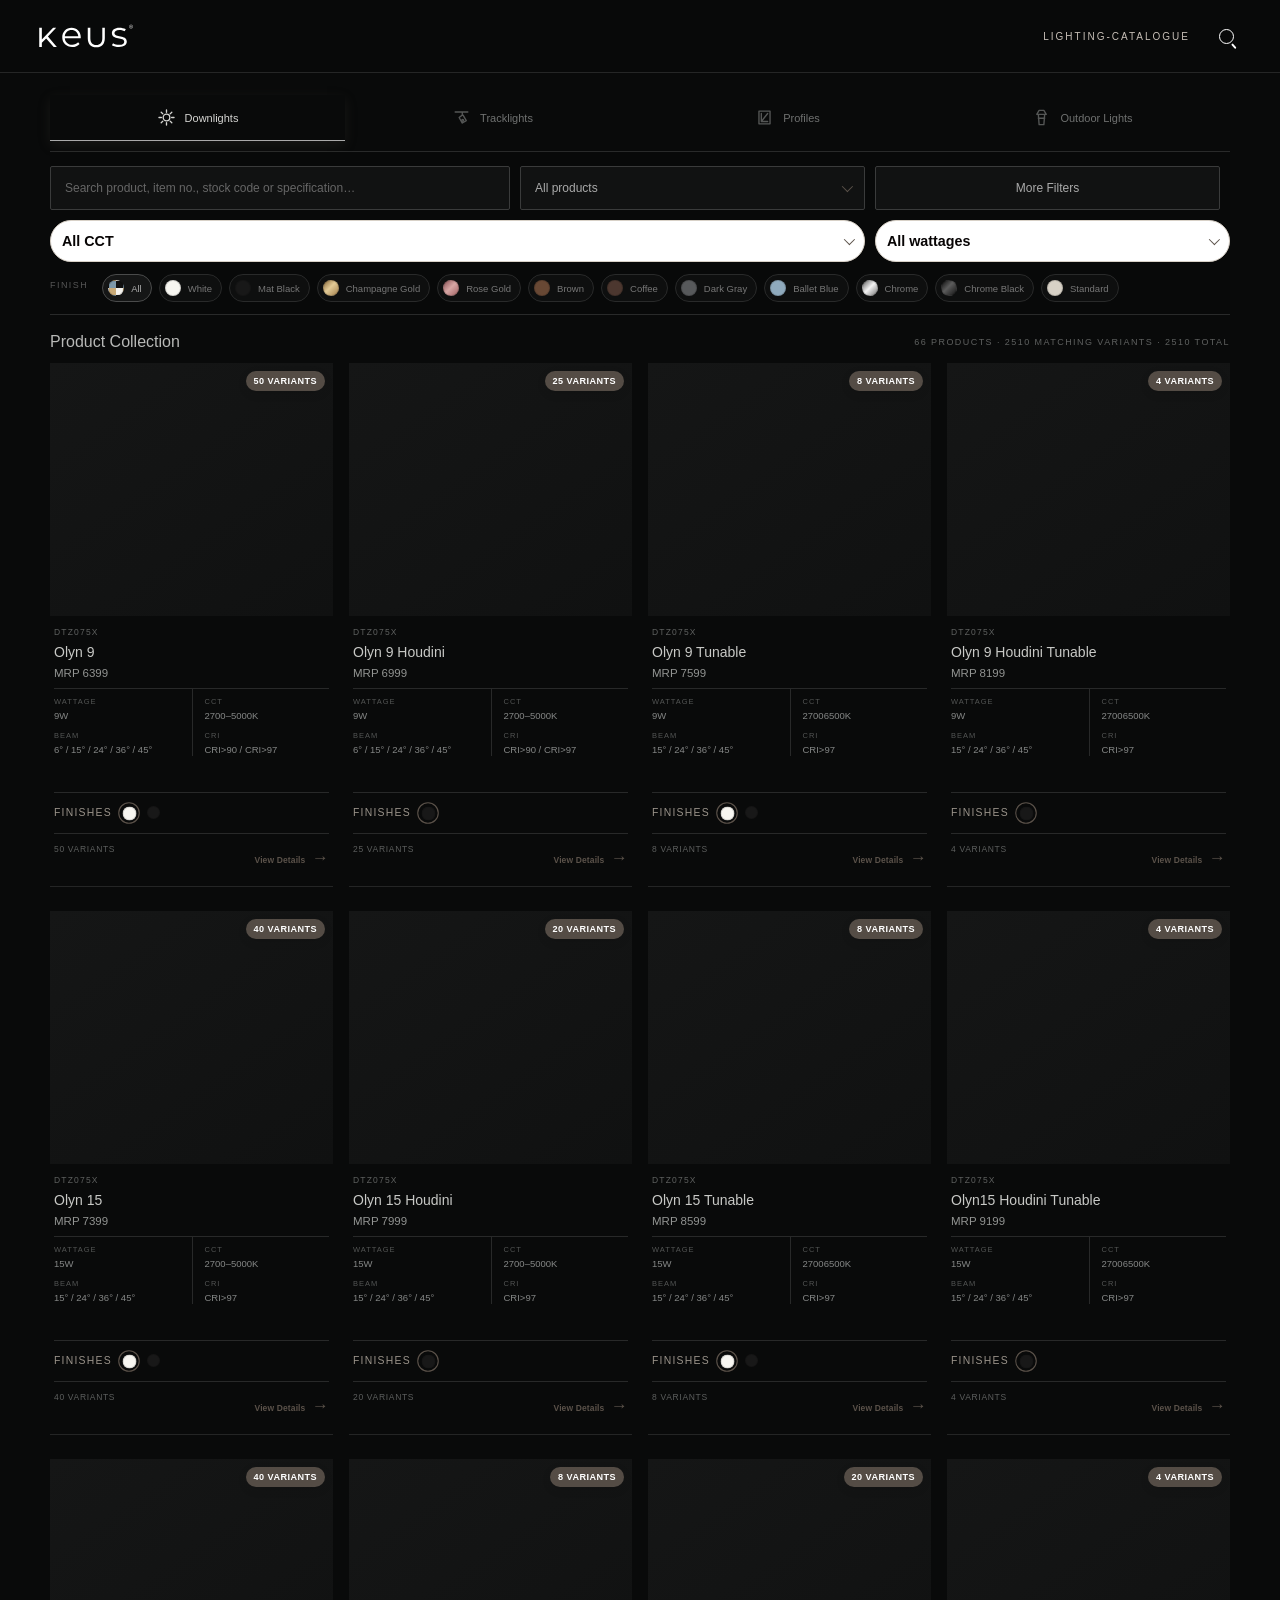
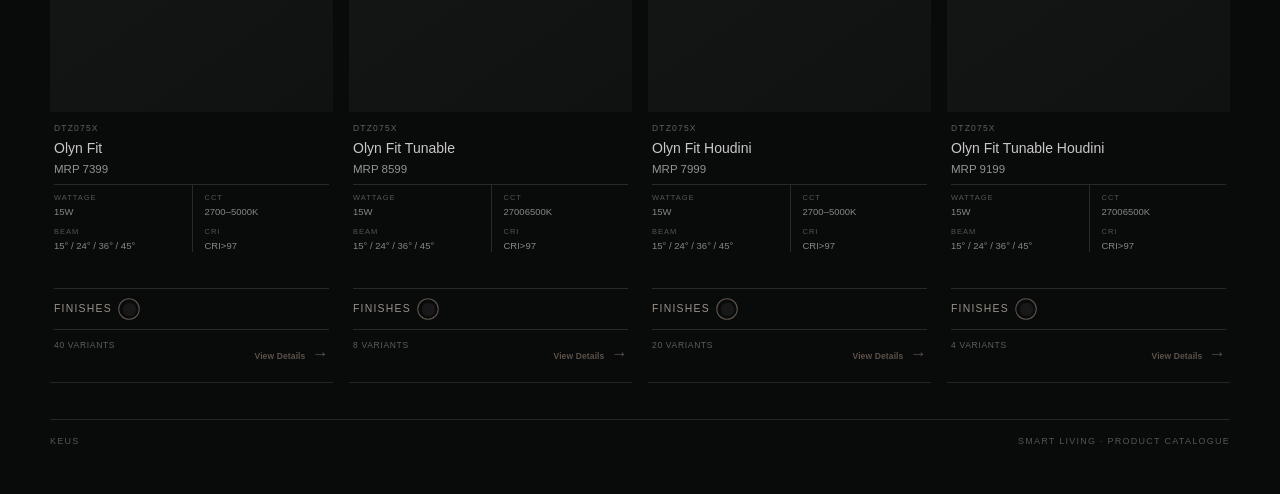
==== index.html @ 749fd1ca "Add files via upload luxury-catalogue" ====
<!DOCTYPE html>
<html lang="en">
<head>
<meta charset="UTF-8" />
<meta name="viewport" content="width=device-width, initial-scale=1.0" />
<title>KEUS · LIGHTING-CATALOGUE</title>
<link rel="stylesheet" href="./assets/css/styles.css">
  <link rel="preconnect" href="https://wsrv.nl" crossorigin>
  <link rel="dns-prefetch" href="//wsrv.nl">
  <link rel="preconnect" href="https://i.ibb.co" crossorigin>
</head>
<body>
<div class="keus-page-loader" id="keusPageLoader" aria-hidden="true">
  <div class="keus-loader-inner">
    <img class="keus-loader-logo" src="./assets/keus-logo.svg" alt="">
    <div class="keus-loader-line"><span></span></div>
  </div>
</div>

<header class="topbar">
  <div class="topbar-inner">
    <a class="brand brand-logo-link" href="./index.html" aria-label="Go to catalogue home"><img class="brand-logo" src="./assets/keus-logo.svg" alt="KEUS"></a>
    <div class="top-meta"><span>LIGHTING-CATALOGUE</span></div>
    <div class="top-actions">
      <button class="header-search-btn" id="headerSearchBtn" type="button" aria-label="Search catalogue">
        <span class="header-search-icon" aria-hidden="true"></span>
      </button>
    </div>
  </div>
</header>
<main class="shell">
  <div id="categoryTitle" hidden>Down Lights</div>
  <div id="status" hidden></div>

  <nav class="category-tabs" id="categoryTabs" aria-label="Lighting categories">
    <button class="category-tab active" type="button" data-category="downlights">
      <span class="cat-icon" aria-hidden="true">
        <svg viewBox="0 0 24 24"><circle cx="12" cy="12" r="4.2"/><path d="M12 2.5v3M12 18.5v3M2.5 12h3M18.5 12h3M5.3 5.3l2.1 2.1M16.6 16.6l2.1 2.1M18.7 5.3l-2.1 2.1M7.4 16.6l-2.1 2.1"/></svg>
      </span>
      <span>Downlights</span>
    </button>
    <button class="category-tab" type="button" data-category="tracklights">
      <span class="cat-icon" aria-hidden="true">
        <svg viewBox="0 0 24 24"><path d="M4 5h16M13 5v4l-4 3 4 7 5-3-4-7"/><circle cx="13.5" cy="15.5" r="1.2"/></svg>
      </span>
      <span>Tracklights</span>
    </button>
    <button class="category-tab" type="button" data-category="profiles">
      <span class="cat-icon" aria-hidden="true">
        <svg viewBox="0 0 24 24"><rect x="5" y="4" width="14" height="16"/><path d="M8 17 16 7M8 7v10h8"/></svg>
      </span>
      <span>Profiles</span>
    </button>
    <button class="category-tab" type="button" data-category="outdoor">
      <span class="cat-icon" aria-hidden="true">
        <svg viewBox="0 0 24 24"><path d="M9 3h6l3 5H6l3-5ZM8 8h8l-1 13h-6L8 8Z"/><path d="M8 13h8"/></svg>
      </span>
      <span>Outdoor Lights</span>
    </button>
  </nav>

  <section class="filter-shell" aria-label="Catalogue filters">
    <div class="toolbar">
      <input class="field search" id="searchBox" type="search" placeholder="Search product, item no., stock code or specification…" />
      <div class="mobile-product-label">Select Product</div>
      <select class="field product-main native-product-select" id="nameFilter" data-field="name" aria-hidden="true" tabindex="-1"><option value="">All products</option></select>
      <div class="keus-product-select" id="keusProductSelect">
        <button class="keus-product-trigger" id="keusProductTrigger" type="button" aria-haspopup="listbox" aria-expanded="false">
          <span id="keusProductTriggerText">All products</span><span class="keus-product-chevron" aria-hidden="true"></span>
        </button>
        <div class="keus-product-menu" id="keusProductMenu" role="listbox" aria-label="All products" hidden></div>
      </div>
      <select class="field" id="cctFilter" data-field="cct"><option value="">All CCT</option></select>
      <select class="field watt-main" id="wattageFilter" data-field="wattage"><option value="">All wattages</option></select>
      <button class="btn more-btn" id="moreBtn" type="button">More Filters</button>
    </div>
    <div class="advanced" id="advancedFilters">
      <select class="field" id="itemNoFilter" data-field="itemNo"><option value="">All item nos.</option></select>
      <select class="field" id="vfFilter" data-field="vf"><option value="">All Vf</option></select>
      <select class="field" id="imaxFilter" data-field="imax"><option value="">All Imax</option></select>
      <select class="field" id="criFilter" data-field="cri"><option value="">All CRI</option></select>
      <select class="field" id="cutoutFilter" data-field="cutout"><option value="">All cutouts</option></select>
      <select class="field" id="beamFilter" data-field="beam"><option value="">All beam angles</option></select>
      <select class="field" id="batchCodeFilter" data-field="batchCode"><option value="">All batch codes</option></select>
      <select class="field" id="stockCodeFilter" data-field="stockCode"><option value="">All stock codes</option></select>
      <select class="field" id="bisNoFilter" data-field="bisNo"><option value="">All BIS nos.</option></select>
      <select class="field" id="bisSpecFilter" data-field="bisSpec"><option value="">All BIS SEC</option></select>
      <select class="field" id="mrpFilter" data-field="mrp"><option value="">All MRP</option></select>
      <select class="field" id="mfgByFilter" data-field="mfgBy"><option value="">All manufacturers</option></select>
      <button class="btn reset-btn" id="resetBtn" type="button">Reset All</button>
    </div>
    <div class="finish-panel"><div class="finish-title">Finish</div><div class="finish-chips" id="finishChips"></div></div>
    <div class="active-filters" id="activeFilters"></div>
  </section>

  <div class="catalogue-head"><h2>Product Collection</h2><div class="catalogue-count" id="catalogueCount">0 products</div></div>
  <section class="grid" id="grid"></section>
  <div class="pagination" id="pagination" hidden><button class="btn" id="prevBtn" type="button">Previous</button><div class="page-info" id="pageInfo"></div><button class="btn" id="nextBtn" type="button">Next</button></div>
  <footer class="footer"><span>KEUS</span><span>Smart Living · Product Catalogue</span></footer>
</main>

<div class="modal" id="modal" role="dialog" aria-modal="true" aria-labelledby="detailTitle">
  <div class="modal-panel">
    <div class="modal-top"><div class="modal-brand">KEUS</div><button class="close-btn" id="closeBtn" type="button" aria-label="Close">×</button></div>
    <div class="detail-wrap">
      <div class="visual-col">
        <div class="main-image"><img id="detailImage" alt="" /></div>
        <div class="detail-finishes"><div class="detail-finish-label">Available Finishes</div><div class="finish-options" id="detailFinishOptions"></div></div>
        <div class="thumbs" id="thumbs"></div><div class="finish-note" id="finishNote"></div>
      </div>
      <div class="info-col"><div class="detail-kicker" id="detailKicker"></div><h2 class="detail-title" id="detailTitle"></h2><div class="detail-sub" id="detailSub"></div><div class="spec-grid" id="specGrid"></div></div>
    </div>
    <div class="variants">
      <div class="variants-head"><h3>Available Variants</h3><div class="variant-filter-note" id="variantFilterNote"></div></div>
      <div class="table-wrap"><table><thead><tr><th>Finish</th><th>CCT</th><th>Vf</th><th>Imax</th><th>CRI</th><th>Cutout</th><th>Beam Angle</th><th>Wattage</th><th>Batch Code</th><th>Item No.</th><th>Stock Code</th><th>BIS No</th><th>BIS SEC</th><th>MRP</th><th>MFG BY</th></tr></thead><tbody id="variantBody"></tbody></table></div>
    </div>
  </div>
</div>

<script src="./assets/js/app.js" defer></script>
</body>
</html>
---- assets/css/styles.css ----
*{box-sizing:border-box}
  :root{
    --bg:#f2efe9;--paper:#fbfaf7;--card:#fff;--ink:#111;--muted:#746f68;
    --line:#d9d4cc;--line2:#ece8e1;--black:#0b0b0b;--shadow:0 18px 50px rgba(20,18,15,.08);
  }
  html{scroll-behavior:smooth}
  body{margin:0;background:var(--bg);color:var(--ink);font-family:Inter,Arial,Helvetica,sans-serif}
  button,input,select{font:inherit} button{cursor:pointer}
  .topbar{background:var(--black);color:#fff}
  .topbar-inner{max-width:1480px;margin:auto;min-height:64px;padding:0 34px;display:flex;align-items:center;justify-content:space-between;gap:20px}
  .brand{font-size:20.8px;font-weight:700;letter-spacing:.33em}.top-meta{font-size:13px;letter-spacing:.18em;text-transform:uppercase;color:#bdbdbd}
  .shell{max-width:1480px;margin:auto;padding:34px 34px 52px}
  .hero{display:grid;grid-template-columns:1fr auto;gap:28px;align-items:end;padding:8px 0 28px;border-bottom:1px solid var(--line)}
  .eyebrow{margin-bottom:10px;font-size:13px;letter-spacing:.18em;text-transform:uppercase;color:var(--muted)}
  h1{margin:0;font-family:Georgia,'Times New Roman',serif;font-weight:400;font-size:clamp(49.4px,6.5vw,88.4px);line-height:.98;letter-spacing:-.035em}
  .hero-side{max-width:460px;text-align:right}.hero-side p{margin:0 0 14px;font-size:16.9px;line-height:1.6;color:var(--muted)}
  .load-row{display:flex;justify-content:flex-end;gap:8px;flex-wrap:wrap}
  .btn{border:1px solid #aaa49b;background:transparent;color:var(--ink);border-radius:999px;padding:9px 14px;font-size:14.3px;transition:.18s ease}
  .btn:hover:not(:disabled){background:var(--ink);border-color:var(--ink);color:#fff}.btn.primary{background:var(--ink);border-color:var(--ink);color:#fff}.btn.primary:hover{background:#2a2a2a}.btn:disabled{opacity:.3;cursor:default}
  #csvInput{display:none}
  .data-strip{display:flex;align-items:center;justify-content:space-between;gap:16px;padding:12px 0;border-bottom:1px solid var(--line);font-size:14.3px;color:var(--muted)}
  .status strong{color:var(--ink);font-weight:600}.hint{text-align:right}

  .filter-shell{position:sticky;top:0;z-index:30;padding:12px 0 10px;background:rgba(242,239,233,.96);backdrop-filter:blur(12px);border-bottom:1px solid var(--line);margin-bottom:18px}
  .toolbar{display:grid;grid-template-columns:minmax(260px,1.55fr) repeat(3,minmax(145px,.58fr)) auto;gap:9px}
  .mobile-product-label{display:none}
  .field{height:42px;width:100%;border:1px solid #cfc9c0;background:rgba(255,255,255,.68);color:var(--ink);border-radius:2px;padding:0 12px;outline:none;font-size:15.6px}
  .field:focus{border-color:#6e675e;background:#fff}.reset-btn,.more-btn{height:42px;border-radius:2px;white-space:nowrap}
  .advanced{display:grid;grid-template-columns:repeat(4,minmax(0,1fr));gap:9px;max-height:0;opacity:0;overflow:hidden;transition:max-height .24s ease,opacity .18s ease,padding .24s ease;padding-top:0}
  .advanced.open{max-height:260px;opacity:1;padding-top:9px}
  .finish-panel{padding-top:10px;display:flex;align-items:flex-start;gap:12px}
  .finish-title{flex:0 0 auto;padding-top:6px;font-size:11.7px;letter-spacing:.13em;text-transform:uppercase;color:var(--muted)}
  .finish-chips{display:flex;gap:7px;flex-wrap:wrap}
  .finish-chip{display:inline-flex;align-items:center;gap:7px;height:30px;border:1px solid #cfc9c0;background:rgba(255,255,255,.48);border-radius:999px;padding:0 10px 0 7px;color:#4b4640;font-size:13px;transition:.15s ease}
  .finish-chip:hover,.finish-chip.active{border-color:#111;background:#fff;color:#111}.finish-chip.active{box-shadow:inset 0 0 0 1px #111}
  .swatch{width:16px;height:16px;border-radius:50%;border:1px solid rgba(0,0,0,.14);flex:0 0 auto;background:#ddd}
  .swatch.all{background:conic-gradient(#111 0 25%,#f5f3ee 0 50%,#c9aa77 0 75%,#7d98aa 0);}
  .sw-white{background:#f7f6f1}.sw-mat-black{background:#181818}.sw-champagne-gold{background:linear-gradient(135deg,#8e6e3f,#e2ca96 45%,#a78450)}
  .sw-rose-gold{background:linear-gradient(135deg,#8c5558,#d7a6a4 48%,#a56667)}.sw-brown{background:#684834}.sw-coffee{background:#4c372f}
  .sw-dark-gray{background:#57595b}.sw-ballet-blue{background:#8faabd}.sw-chrome{background:linear-gradient(135deg,#656565,#f3f3f3 48%,#7d7d7d)}
  .sw-chrome-black{background:linear-gradient(135deg,#111,#5c5c5c 44%,#171717)}.sw-standard{background:#d7d1c6}
  .active-filters{display:flex;gap:7px;flex-wrap:wrap;padding-top:9px}.active-filters:empty{display:none}
  .filter-pill{border:0;background:#ded8cf;border-radius:999px;padding:6px 9px;font-size:11.7px;color:#504a43}.filter-pill b{font-weight:600}.filter-pill span{margin-left:6px;color:#8a8178}

  .catalogue-head{display:flex;justify-content:space-between;align-items:end;gap:20px;margin:4px 0 14px}.catalogue-head h2{margin:0;font-family:Georgia,'Times New Roman',serif;font-weight:400;font-size:31.2px}.catalogue-count{font-size:13px;letter-spacing:.12em;text-transform:uppercase;color:var(--muted);text-align:right}
  .grid{display:grid;grid-template-columns:repeat(4,minmax(0,1fr));gap:16px}
  .card{position:relative;width:100%;border:1px solid var(--line2);background:var(--paper);color:inherit;transition:transform .2s ease,box-shadow .2s ease,border-color .2s ease;overflow:hidden}
  .card:hover{transform:translateY(-3px);box-shadow:var(--shadow);border-color:#c7c0b5}
  .finish-gallery-card .card-title{margin-bottom:6px}
  .finish-gallery-card .finish-name{display:flex;align-items:center;gap:8px;margin:0 0 13px;font-size:14.3px;color:#5d5750}
  .finish-gallery-card .finish-name .swatch{width:17px;height:17px}
  .finish-gallery-card .card-foot{margin-top:12px}
  .card-open{display:block;width:100%;padding:0;border:0;background:transparent;color:inherit;text-align:left;cursor:pointer}
  .card-image{aspect-ratio:1.15/1;display:flex;align-items:center;justify-content:center;background:#fff;border-bottom:1px solid var(--line2);overflow:hidden}
  .card-image img{width:78%;height:78%;object-fit:contain;display:block;transition:transform .25s ease}.card:hover .card-image img{transform:scale(1.025)}
  .card-body{padding:16px 16px 12px}.card-kicker{margin-bottom:7px;font-size:11.7px;letter-spacing:.13em;text-transform:uppercase;color:var(--muted);min-height:12px}
  .card-title{margin:0 0 13px;font-family:Georgia,'Times New Roman',serif;font-size:28.6px;font-weight:400;line-height:1.05}
  .spec-row{display:grid;grid-template-columns:1fr 1fr;border-top:1px solid var(--line2)}.mini-spec{padding-top:10px}.mini-spec:nth-child(even){padding-left:12px;border-left:1px solid var(--line2)}
  .mini-label{font-size:10.4px;letter-spacing:.13em;text-transform:uppercase;color:#999188;margin-bottom:4px}.mini-value{font-size:14.3px;color:#2d2925;line-height:1.3;white-space:nowrap;overflow:hidden;text-overflow:ellipsis}.mini-value.beam-values{white-space:normal;overflow:visible;text-overflow:clip}
  .card-finishes{display:flex;align-items:center;gap:6px;min-height:29px;margin:11px 0 0;padding-top:10px;border-top:1px solid var(--line2)}
  .card-finish-label{margin-right:2px;font-size:10.4px;letter-spacing:.12em;text-transform:uppercase;color:#9a938a}.card-swatch{width:19px;height:19px;border:1px solid transparent;border-radius:50%;padding:2px;background:transparent;display:inline-flex;align-items:center;justify-content:center}
  .card-swatch .swatch{width:13px;height:13px}.card-swatch:hover,.card-swatch.active{border-color:#111}.more-finishes{font-size:11.7px;color:var(--muted);margin-left:2px}
  .card-foot{display:flex;justify-content:space-between;gap:12px;margin-top:10px;padding-top:10px;border-top:1px solid var(--line2);font-size:11.7px;letter-spacing:.08em;text-transform:uppercase;color:var(--muted)}
  .match-tag{position:absolute;top:10px;right:10px;z-index:2;background:rgba(17,17,17,.86);color:#fff;border-radius:999px;padding:5px 8px;font-size:10.4px;letter-spacing:.08em;text-transform:uppercase}
  .pagination{display:flex;align-items:center;justify-content:center;gap:8px;margin-top:24px}.page-info{font-size:13px;color:var(--muted);min-width:130px;text-align:center}
  .empty{grid-column:1/-1;padding:70px 28px;background:var(--paper);border:1px dashed #c9c2b7;text-align:center}.empty h3{margin:0 0 8px;font-family:Georgia,'Times New Roman',serif;font-weight:400;font-size:33.8px}.empty p{margin:0 auto 16px;max-width:620px;color:var(--muted);font-size:15.6px;line-height:1.6}
  .footer{margin-top:36px;padding-top:16px;border-top:1px solid var(--line);display:flex;justify-content:space-between;font-size:11.7px;letter-spacing:.14em;text-transform:uppercase;color:var(--muted)}

  .modal{position:fixed;inset:0;z-index:100;display:none;background:rgba(0,0,0,.58);padding:22px;overflow:auto}.modal.open{display:block}.modal-panel{width:min(1200px,100%);margin:18px auto;background:var(--paper);box-shadow:0 28px 90px rgba(0,0,0,.28)}
  .modal-top{min-height:70px;padding:0 22px;display:flex;align-items:center;justify-content:space-between;border-bottom:1px solid var(--line)}.modal-brand{font-size:15.6px;font-weight:700;letter-spacing:.25em}.close-btn{width:38px;height:38px;border:1px solid var(--line);background:transparent;border-radius:50%;font-size:26px;line-height:1}.close-btn:hover{background:#111;color:#fff;border-color:#111}
  .detail-wrap{display:grid;grid-template-columns:minmax(350px,.92fr) minmax(0,1.25fr)}.visual-col{padding:34px;border-right:1px solid var(--line)}.main-image{aspect-ratio:1/1;display:flex;align-items:center;justify-content:center;background:#fff;border:1px solid var(--line2)}.main-image img{width:80%;height:80%;object-fit:contain}
  .detail-finishes{margin-top:13px}.detail-finish-label{font-size:10.4px;letter-spacing:.13em;text-transform:uppercase;color:#918a81;margin-bottom:8px}.finish-options{display:flex;gap:8px;flex-wrap:wrap}.finish-option{display:flex;align-items:center;gap:7px;border:1px solid var(--line);background:#fff;padding:6px 9px 6px 6px;border-radius:999px;font-size:11.7px;color:#514b45}.finish-option.active{border-color:#111;box-shadow:inset 0 0 0 1px #111}.finish-option .swatch{width:18px;height:18px}
  .thumbs{display:flex;gap:8px;flex-wrap:wrap;margin-top:11px}.thumb{width:68px;height:68px;padding:4px;border:1px solid var(--line);background:#fff}.thumb.active{border-color:#111;box-shadow:inset 0 0 0 1px #111}.thumb img{width:100%;height:100%;object-fit:contain}.finish-note{margin-top:10px;font-size:13px;color:var(--muted)}
  .info-col{padding:34px}.detail-kicker{font-size:11.7px;letter-spacing:.14em;text-transform:uppercase;color:var(--muted);margin-bottom:10px}.detail-title{margin:0 0 6px;font-family:Georgia,'Times New Roman',serif;font-weight:400;font-size:54.6px;line-height:1}.detail-sub{font-size:14.3px;color:var(--muted);margin-bottom:24px}
  .spec-grid{display:grid;grid-template-columns:repeat(3,minmax(0,1fr));border-top:1px solid var(--line);border-left:1px solid var(--line)}.spec-cell{min-height:76px;padding:12px;border-right:1px solid var(--line);border-bottom:1px solid var(--line)}.spec-label{font-size:10.4px;letter-spacing:.13em;text-transform:uppercase;color:#918a81;margin-bottom:6px}.spec-value{font-size:15.6px;line-height:1.35}
  .variants{padding:0 34px 34px}.variants-head{display:flex;align-items:center;justify-content:space-between;gap:16px;margin:4px 0 12px}.variants h3{margin:0;font-family:Georgia,'Times New Roman',serif;font-size:28.6px;font-weight:400}.variant-filter-note{font-size:13px;color:var(--muted);text-align:right}.table-wrap{overflow:auto;border:1px solid var(--line)}table{border-collapse:collapse;width:100%;min-width:1500px;background:#fff}th,td{padding:10px 11px;border-bottom:1px solid var(--line2);border-right:1px solid var(--line2);text-align:left;white-space:nowrap}th{font-size:10.4px;letter-spacing:.12em;text-transform:uppercase;color:#817a72;background:#f5f2ed;font-weight:600}td{font-size:13px;color:#292621}tr:last-child td{border-bottom:0}td:last-child,th:last-child{border-right:0}.stock{font-family:'Courier New',monospace;font-size:13px}.bis-spec-cell{white-space:normal;min-width:260px;max-width:360px;line-height:1.5;word-break:normal;overflow-wrap:anywhere}.mfg-cell{white-space:normal;min-width:320px;line-height:1.45}.mrp-cell{font-weight:600}.finish-cell{display:flex;align-items:center;gap:7px}.finish-cell .swatch{width:14px;height:14px}
  .drop-highlight:after{content:'Drop CSV to load catalogue';position:fixed;inset:14px;z-index:999;display:flex;align-items:center;justify-content:center;border:2px dashed #fff;background:rgba(0,0,0,.8);color:#fff;font-family:Georgia,'Times New Roman',serif;font-size:41.6px}

  @media(max-width:1120px){.grid{grid-template-columns:repeat(3,minmax(0,1fr))}.toolbar{grid-template-columns:1.4fr repeat(2,1fr) auto}.toolbar .watt-main{display:none}.advanced{grid-template-columns:repeat(3,minmax(0,1fr))}.advanced.open{max-height:340px}.detail-wrap{grid-template-columns:1fr}.visual-col{border-right:0;border-bottom:1px solid var(--line)}}
  @media(max-width:780px){
  .pagination{display:none!important;}.topbar-inner,.shell{padding-left:16px;padding-right:16px}.hero{grid-template-columns:1fr}.hero-side{text-align:left}.load-row{justify-content:flex-start}.filter-shell{padding-top:10px}.toolbar{grid-template-columns:1fr 1fr;gap:8px}.mobile-product-label{display:block;grid-column:1/-1;order:1;margin:0 0 -2px;font-size:11.7px;font-weight:700;letter-spacing:.14em;text-transform:uppercase;color:#4b4640}.toolbar .product-main{display:block;grid-column:1/-1;order:2;height:50px;border:2px solid #111;background:#fff;font-size:16.9px;font-weight:650;padding:0 14px;box-shadow:0 3px 12px rgba(0,0,0,.05)}.toolbar .product-main:focus{border-color:#111;box-shadow:0 0 0 2px rgba(17,17,17,.08)}.toolbar .search{grid-column:1/-1;order:3}.toolbar #cctFilter{order:4}.toolbar .watt-main{display:block;order:5}.toolbar .more-btn{order:6}.more-btn,.reset-btn{width:100%}.advanced{grid-template-columns:repeat(2,minmax(0,1fr))}.advanced.open{max-height:500px}.finish-panel{flex-direction:column;gap:6px}.grid{grid-template-columns:repeat(2,minmax(0,1fr));gap:10px}.spec-grid{grid-template-columns:repeat(2,minmax(0,1fr))}.info-col,.visual-col,.variants{padding:20px}.detail-title{font-size:44.2px}.data-strip{align-items:flex-start;flex-direction:column}.hint{text-align:left}}
  @media(max-width:520px){.grid{grid-template-columns:1fr}.toolbar{grid-template-columns:1fr}.mobile-product-label,.toolbar .product-main,.toolbar .search{grid-column:1/-1}.toolbar #cctFilter,.toolbar .watt-main,.toolbar .more-btn{grid-column:1/-1}.toolbar .product-main{height:52px;font-size:18.2px}.advanced{grid-template-columns:1fr}.advanced.open{max-height:900px}.spec-grid{grid-template-columns:1fr}.modal{padding:0}.modal-panel{margin:0;min-height:100vh}.finish-chip{font-size:11.7px}.catalogue-head{align-items:flex-start;flex-direction:column;gap:6px}.catalogue-count{text-align:left}}

  .category-tabs{display:grid;grid-template-columns:repeat(4,minmax(0,1fr));gap:8px;padding:14px 0;border-bottom:1px solid var(--line)}
  .category-tab{height:42px;border:1px solid #bdb6ad;background:transparent;color:var(--ink);font-size:14.3px;letter-spacing:.08em;text-transform:uppercase}
  .category-tab:hover,.category-tab.active{background:var(--ink);border-color:var(--ink);color:#fff}
  @media(max-width:780px){.category-tabs{grid-template-columns:repeat(2,minmax(0,1fr));gap:7px}.category-tab{height:44px;font-size:13px}}


  .card-price{margin:-4px 0 11px;font-size:15.6px;font-weight:700;color:#111;letter-spacing:0}
  .mobile-shopbar{display:none}

  @media(max-width:780px){
    body{background:#f6f5f2}
    .topbar{position:sticky;top:0;z-index:90;box-shadow:0 1px 0 rgba(255,255,255,.08)}
    .topbar-inner{min-height:54px;padding-left:14px;padding-right:14px}
    .brand{font-size:18.2px}
    .top-meta{font-size:10.4px}

    .shell{padding:10px 10px 84px}

    .hero{display:block;padding:12px 2px 14px;border-bottom:0}
    .eyebrow{margin-bottom:5px;font-size:10.4px}
    h1{font-size:39px;line-height:1.02}
    .hero-side{display:none}
    .data-strip{display:none}

    .category-tabs{
      position:sticky;
      top:54px;
      z-index:80;
      display:flex;
      gap:7px;
      overflow-x:auto;
      padding:9px 2px;
      margin:0 -2px;
      background:rgba(246,245,242,.98);
      border-bottom:1px solid var(--line);
      scrollbar-width:none;
      -webkit-overflow-scrolling:touch;
    }
    .category-tabs::-webkit-scrollbar{display:none}
    .category-tab{
      flex:0 0 auto;
      width:auto;
      min-width:max-content;
      height:36px;
      padding:0 14px;
      border-radius:999px;
      background:#fff;
      border:1px solid #d7d2ca;
      font-size:11.7px;
      letter-spacing:.07em;
      box-shadow:0 1px 2px rgba(0,0,0,.03)
    }
    .category-tab.active{
      background:#111;
      color:#fff;
      border-color:#111
    }

    .filter-shell{
      position:sticky;
      top:109px;
      z-index:70;
      margin:0 -10px 12px;
      padding:8px 10px 9px;
      background:rgba(246,245,242,.97);
      backdrop-filter:blur(14px);
      border-bottom:1px solid #ddd8d0;
      box-shadow:0 5px 15px rgba(24,21,18,.04)
    }

    .toolbar{display:grid;grid-template-columns:1fr 1fr;gap:7px}
    .mobile-product-label{
      display:block;
      grid-column:1/-1;
      order:1;
      margin:0;
      font-size:10.4px;
      color:#6d675f
    }
    .toolbar .product-main{
      grid-column:1/-1;
      order:2;
      height:44px;
      border:1px solid #bcb6ad;
      border-radius:8px;
      background:#fff;
      font-size:16.9px;
      font-weight:650;
      box-shadow:none
    }
    .toolbar .search{
      grid-column:1/-1;
      order:3;
      height:44px;
      border-radius:10px;
      background:#fff;
      border:1px solid #d4cec6;
      padding-left:14px;
      font-size:15.6px
    }
    .toolbar #cctFilter{order:4;height:38px;border-radius:999px;background:#fff}
    .toolbar .watt-main{display:block;order:5;height:38px;border-radius:999px;background:#fff}
    .toolbar .more-btn{
      grid-column:1/-1;
      order:6;
      height:38px;
      border-radius:999px;
      background:#fff
    }
    .advanced{
      grid-template-columns:repeat(2,minmax(0,1fr));
      gap:7px
    }
    .advanced.open{max-height:640px;padding-top:8px}
    .advanced .field{height:39px;border-radius:8px;background:#fff}
    .reset-btn{grid-column:1/-1;border-radius:999px}

    .finish-panel{
      margin:0 -10px;
      padding:9px 10px 0;
      display:block
    }
    .finish-title{padding:0 0 7px;font-size:10.4px}
    .finish-chips{
      display:flex;
      flex-wrap:nowrap;
      overflow-x:auto;
      gap:6px;
      padding-bottom:2px;
      scrollbar-width:none;
      -webkit-overflow-scrolling:touch
    }
    .finish-chips::-webkit-scrollbar{display:none}
    .finish-chip{
      flex:0 0 auto;
      height:30px;
      background:#fff;
      border-color:#ddd7cf
    }

    .active-filters{
      flex-wrap:nowrap;
      overflow-x:auto;
      padding-top:7px;
      scrollbar-width:none
    }
    .active-filters::-webkit-scrollbar{display:none}
    .filter-pill{flex:0 0 auto}

    .catalogue-head{
      align-items:center;
      flex-direction:row;
      gap:8px;
      margin:10px 2px 9px
    }
    .catalogue-head h2{
      font-family:Inter,Arial,sans-serif;
      font-size:19.5px;
      font-weight:700
    }
    .catalogue-count{
      margin-left:auto;
      font-size:10.4px;
      text-align:right;
      max-width:55%
    }

    .grid{
      grid-template-columns:repeat(2,minmax(0,1fr));
      gap:8px
    }
    .card{
      border-radius:12px;
      border:1px solid #e2ded7;
      background:#fff;
      box-shadow:0 2px 8px rgba(23,20,17,.035)
    }
    .card:hover{transform:none;box-shadow:0 2px 8px rgba(23,20,17,.035)}
    .card-image{
      aspect-ratio:1/1;
      background:#fff;
      border-bottom:1px solid #f0ede8
    }
    .card-image img{width:86%;height:86%}
    .card-body{padding:10px 9px 9px}
    .card-kicker{
      min-height:0;
      margin-bottom:5px;
      font-size:9.1px;
      letter-spacing:.08em
    }
    .card-title{
      margin:0 0 6px;
      font-family:Inter,Arial,sans-serif;
      font-size:16.9px;
      line-height:1.22;
      font-weight:700;
      min-height:32px
    }
    .card-price{
      margin:0 0 8px;
      font-size:15.6px;
      font-weight:750
    }

    .spec-row{
      grid-template-columns:1fr 1fr;
      border-top:1px solid #f0ede8
    }
    .mini-spec{padding-top:7px}
    .mini-spec:nth-child(n+3){display:none}
    .mini-label{font-size:9.1px}
    .mini-value{font-size:11.7px}
    .mini-spec:nth-child(even){padding-left:7px}

    .finish-gallery-card .finish-name{
      margin-bottom:7px;
      font-size:11.7px
    }
    .finish-gallery-card .finish-name .swatch{width:14px;height:14px}

    .card-finishes{
      margin-top:7px;
      padding-top:7px;
      gap:3px;
      overflow:hidden
    }
    .card-finish-label{display:none}
    .card-swatch{width:17px;height:17px;padding:1px;flex:0 0 auto}
    .card-swatch .swatch{width:12px;height:12px}
    .card-foot{
      margin-top:7px;
      padding-top:7px;
      font-size:9.1px;
      letter-spacing:.04em
    }
    .card-foot span:first-child{display:none}
    .card-foot span:last-child{margin-left:auto;color:#111;font-weight:700}

    .match-tag{
      top:7px;
      right:7px;
      padding:4px 6px;
      font-size:9.1px
    }

    .pagination{
      position:sticky;
      bottom:8px;
      z-index:50;
      width:max-content;
      max-width:100%;
      margin:18px auto 0;
      padding:5px;
      border-radius:999px;
      background:rgba(255,255,255,.96);
      box-shadow:0 8px 28px rgba(20,18,15,.12)
    }
    .pagination .btn{padding:8px 12px}
    .page-info{min-width:96px}

    .footer{display:none}

    .modal{padding:0}
    .modal-panel{margin:0;min-height:100vh;width:100%}
    .modal-top{
      position:sticky;
      top:0;
      z-index:5;
      min-height:56px;
      background:#fff
    }
    .detail-wrap{grid-template-columns:1fr}
    .visual-col,.info-col,.variants{padding:16px}
    .main-image{border-radius:12px}
    .detail-title{font-size:36.4px}
    .spec-grid{grid-template-columns:repeat(2,minmax(0,1fr))}
    .spec-cell{min-height:62px;padding:10px}
    .table-wrap{border-radius:10px}
  }

  @media(max-width:520px){
    .grid{grid-template-columns:repeat(2,minmax(0,1fr));gap:7px}
    .toolbar{grid-template-columns:1fr 1fr}
    .toolbar #cctFilter,.toolbar .watt-main{grid-column:auto}
    .toolbar .more-btn{grid-column:1/-1}
    .advanced{grid-template-columns:1fr 1fr}
    .spec-grid{grid-template-columns:repeat(2,minmax(0,1fr))}
    .card-title{font-size:15.6px;min-height:30px}
    .card-price{font-size:14.3px}
    .card-body{padding:9px 8px 8px}
    .finish-chip{font-size:10.4px}
  }


/* =========================================================
   KEUS MOBILE COMMERCE UX — reference-inspired, KEUS palette
   ========================================================= */
:root{
  --keus-gold:#5b524a;
  --keus-gold-dark:#403a35;
  --keus-gold-soft:#c6beb6;
  --keus-cream:#f6f2ec;
  --keus-paper:#fffdfa;
  --keus-ink:#0c0c0c;
  --keus-grey:#706a62;
}

.header-search-btn{
  width:32px;height:32px;border:0;background:transparent;color:#fff;
  display:flex;align-items:center;justify-content:center;padding:0;
}
.header-search-icon{
  width:15px;height:15px;border:1.5px solid currentColor;border-radius:50%;
  position:relative;display:block;
}
.header-search-icon:after{
  content:"";position:absolute;width:6px;height:1.5px;background:currentColor;
  right:-5px;bottom:-2px;transform:rotate(48deg);transform-origin:left center;border-radius:2px;
}
.top-meta{display:flex;align-items:center;justify-content:flex-end;gap:12px;margin-left:auto;text-align:right}
.top-meta i{width:3px;height:3px;border-radius:50%;background:var(--keus-gold);display:block}
.top-meta span:first-child{color:var(--keus-gold-soft)}

.category-tab{display:flex;align-items:center;justify-content:center;gap:8px}
.cat-icon{width:20px;height:20px;display:inline-flex;align-items:center;justify-content:center;flex:0 0 auto}
.cat-icon svg{width:100%;height:100%;fill:none;stroke:currentColor;stroke-width:1.7;stroke-linecap:round;stroke-linejoin:round}

.view-detail-cta b{font-size:16.9px;font-weight:500}
.card-price{color:var(--keus-gold-dark)}

@media(max-width:780px){
  body{background:var(--keus-cream);color:var(--keus-ink)}

  /* HEADER */
  .topbar{
    position:sticky;top:0;z-index:100;
    background:#090909;
    box-shadow:0 1px 0 rgba(255,255,255,.07);
  }
  .topbar-inner{
    min-height:64px;
    max-width:none;
    padding:0 16px;
    display:grid;
    grid-template-columns:auto 1fr auto;
    gap:14px;
  }
  .brand{
    position:relative;
    font-size:23.4px;
    letter-spacing:.42em;
    line-height:1;
    padding-right:0;
  }
  .brand:after{content:none!important}
  .top-meta{
    justify-self:end;
    font-size:11.7px;
    letter-spacing:.12em;
    white-space:nowrap;
  }
  .header-search-btn{justify-self:end}

  /* remove desktop hero on mobile — header + category bar carries context */
  .shell{padding:0 12px 78px}
  .hero,.data-strip{display:none!important}

  /* CATEGORY NAV */
  .category-tabs{
    position:sticky;
    top:64px;
    z-index:88;
    display:flex!important;
    grid-template-columns:none!important;
    gap:8px;
    overflow-x:auto;
    margin:0 -12px;
    padding:14px 12px 12px;
    background:rgba(246,242,236,.98);
    border-bottom:0;
    scrollbar-width:none;
    -webkit-overflow-scrolling:touch;
  }
  .category-tabs::-webkit-scrollbar{display:none}
  .category-tab{
    flex:0 0 auto;
    min-width:max-content;
    height:46px!important;
    padding:0 15px;
    border:1px solid #ddd6cb;
    border-radius:999px;
    background:#fff;
    color:#171512;
    font-size:13px!important;
    font-weight:650;
    letter-spacing:.035em;
    text-transform:uppercase;
    box-shadow:0 3px 10px rgba(26,20,14,.035);
  }
  .category-tab:hover{background:#fff;color:#171512;border-color:#cfc5b7}
  .category-tab.active,
  .category-tab.active:hover{
    background:var(--keus-gold);
    color:#fff;
    border-color:var(--keus-gold);
    box-shadow:0 5px 14px rgba(91,82,74,.20);
  }
  .cat-icon{width:19px;height:19px}

  /* FILTER AREA — e-commerce hierarchy */
  .filter-shell{
    position:relative!important;
    top:auto!important;
    z-index:30;
    margin:0 -12px 12px;
    padding:8px 12px 12px!important;
    background:var(--keus-cream)!important;
    border-bottom:1px solid #dfd8ce;
    box-shadow:none!important;
    backdrop-filter:none!important;
  }
  .toolbar{
    display:grid!important;
    grid-template-columns:repeat(6,minmax(0,1fr))!important;
    gap:8px!important;
  }

  /* Search comes first */
  .toolbar .search{
    grid-column:1/-1!important;
    order:1!important;
    height:50px!important;
    padding:0 42px 0 42px!important;
    border:1px solid #d8d1c7!important;
    border-radius:999px!important;
    background:
      url("data:image/svg+xml,%3Csvg xmlns='http://www.w3.org/2000/svg' width='20' height='20' viewBox='0 0 24 24' fill='none' stroke='%23181818' stroke-width='1.8' stroke-linecap='round'%3E%3Ccircle cx='11' cy='11' r='7'/%3E%3Cpath d='m16.2 16.2 4.2 4.2'/%3E%3C/svg%3E")
      no-repeat 15px center / 20px,
      #fff!important;
    font-size:15.6px!important;
    box-shadow:0 2px 7px rgba(25,20,14,.025)!important;
  }
  .toolbar .search::placeholder{color:#969088}

  /* Product selector retained, but made compact and useful */
  .mobile-product-label{display:none!important}
  .toolbar .product-main{
    display:block!important;
    grid-column:1/-1!important;
    order:2!important;
    height:42px!important;
    border:1px solid #d8d1c7!important;
    border-radius:10px!important;
    background:#fff!important;
    font-size:14.3px!important;
    font-weight:650!important;
    padding:0 12px!important;
    box-shadow:none!important;
  }

  /* CCT / Wattage / More Filters = 3 e-commerce chips */
  .toolbar #cctFilter{
    grid-column:1/3!important;
    order:3!important;
  }
  .toolbar .watt-main{
    display:block!important;
    grid-column:3/5!important;
    order:4!important;
  }
  .toolbar .more-btn{
    grid-column:5/7!important;
    order:5!important;
  }
  .toolbar #cctFilter,
  .toolbar .watt-main,
  .toolbar .more-btn{
    height:42px!important;
    min-width:0;
    border:1px solid #d8d1c7!important;
    border-radius:999px!important;
    background:#fff!important;
    color:#1b1916!important;
    padding-left:11px!important;
    padding-right:10px!important;
    font-size:13px!important;
    font-weight:600;
    white-space:nowrap;
  }
  .toolbar .more-btn:before{
    content:"";
    display:inline-block;
    width:13px;height:13px;
    margin-right:5px;
    vertical-align:-2px;
    background:
      linear-gradient(#171717,#171717) 0 2px/13px 1px no-repeat,
      linear-gradient(#171717,#171717) 0 6px/13px 1px no-repeat,
      linear-gradient(#171717,#171717) 0 10px/13px 1px no-repeat;
  }

  /* Advanced filters */
  .advanced{
    grid-template-columns:repeat(2,minmax(0,1fr))!important;
    gap:7px!important;
  }
  .advanced.open{max-height:760px!important;padding-top:9px!important}
  .advanced .field{
    height:40px!important;
    border:1px solid #d8d1c7!important;
    border-radius:8px!important;
    background:#fff!important;
    font-size:13px!important;
  }
  .reset-btn{
    grid-column:1/-1!important;
    height:40px!important;
    border-radius:999px!important;
    border-color:#171717!important;
  }

  /* FINISH STRIP */
  .finish-panel{
    display:block!important;
    margin:11px 0 0!important;
    padding:11px 0 0!important;
    border-top:1px solid #d8d1c7;
  }
  .finish-title{
    display:flex;
    align-items:center;
    gap:10px;
    padding:0 0 9px!important;
    font-size:11.7px!important;
    font-weight:700;
    letter-spacing:.13em;
    color:#4b4640;
  }
  .finish-title:after{
    content:"";
    height:1px;flex:1;background:#ddd6cc;
  }
  .finish-chips{
    display:flex!important;
    flex-wrap:nowrap!important;
    overflow-x:auto!important;
    gap:7px!important;
    padding:0 0 2px!important;
    scrollbar-width:none;
  }
  .finish-chips::-webkit-scrollbar{display:none}
  .finish-chip{
    flex:0 0 auto!important;
    height:38px!important;
    padding:0 12px 0 7px!important;
    border:1px solid #ddd6cb!important;
    border-radius:999px!important;
    background:#fff!important;
    color:#2c2823!important;
    font-size:11.7px!important;
  }
  .finish-chip .swatch{width:23px;height:23px}
  .finish-chip.active{
    border-color:var(--keus-gold)!important;
    box-shadow:inset 0 0 0 1px var(--keus-gold)!important;
    color:#111!important;
  }

  .active-filters{
    flex-wrap:nowrap!important;
    overflow-x:auto!important;
    padding-top:8px!important;
    scrollbar-width:none;
  }
  .active-filters::-webkit-scrollbar{display:none}
  .filter-pill{flex:0 0 auto}

  /* COLLECTION TITLE */
  .catalogue-head{
    flex-direction:row!important;
    align-items:center!important;
    margin:13px 2px 10px!important;
    gap:8px!important;
  }
  .catalogue-head h2{
    margin:0;
    font-family:Inter,Arial,sans-serif!important;
    font-size:19.5px!important;
    font-weight:750!important;
    letter-spacing:-.01em;
  }
  .catalogue-count{
    margin-left:auto;
    max-width:58%;
    text-align:right!important;
    font-size:9.1px!important;
    line-height:1.3;
  }

  /* PRODUCT GRID */
  .grid{
    grid-template-columns:repeat(2,minmax(0,1fr))!important;
    gap:9px!important;
  }
  .card{
    border:1px solid #e2ddd5!important;
    border-radius:13px!important;
    background:var(--keus-paper)!important;
    box-shadow:0 3px 12px rgba(25,20,14,.045)!important;
    overflow:hidden;
  }
  .card:hover{
    transform:none!important;
    box-shadow:0 3px 12px rgba(25,20,14,.045)!important;
  }
  .card-image{
    aspect-ratio:1/1!important;
    background:#fff!important;
    border-bottom:1px solid #f0ece6!important;
  }
  .card-image img{
    width:88%!important;
    height:88%!important;
    object-fit:contain;
  }
  .card-body{padding:10px 9px 9px!important}
  .card-kicker{
    min-height:0!important;
    margin-bottom:5px!important;
    color:#7d766d!important;
    font-size:9.1px!important;
    letter-spacing:.08em!important;
  }
  .card-title{
    min-height:31px!important;
    margin:0 0 5px!important;
    font-family:Inter,Arial,sans-serif!important;
    font-size:16.25px!important;
    font-weight:750!important;
    line-height:1.2!important;
    letter-spacing:-.015em;
  }
  .card-price{
    margin:0 0 8px!important;
    color:var(--keus-gold-dark)!important;
    font-size:14.3px!important;
    font-weight:800!important;
    line-height:1.25;
  }

  /* only Wattage + CCT shown on mobile card */
  .spec-row{
    grid-template-columns:1fr 1fr!important;
    border-top:1px solid #eee9e2!important;
  }
  .mini-spec{padding-top:8px!important}
  .mini-spec:nth-child(n+3){display:none!important}
  .mini-spec:nth-child(even){
    padding-left:8px!important;
    border-left:1px solid #eee9e2!important;
  }
  .mini-label{
    margin-bottom:4px!important;
    font-size:8.45px!important;
    letter-spacing:.11em!important;
  }
  .mini-value{
    font-size:11.7px!important;
    line-height:1.2!important;
  }

  .finish-gallery-card .finish-name{
    margin:0 0 7px!important;
    font-size:11.7px!important;
  }
  .finish-gallery-card .finish-name .swatch{width:14px;height:14px}

  /* bottom swatches + View Details */
  .card-finishes{
    display:flex!important;
    align-items:center!important;
    min-height:27px!important;
    margin:6px 0 0!important;
    padding-top:7px!important;
    gap:3px!important;
    border-top:1px solid #eee9e2!important;
    overflow:hidden!important;
  }
  .card-finish-label{display:none!important}
  .card-swatch{
    width:17px!important;height:17px!important;padding:1px!important;
    flex:0 0 auto!important;
  }
  .card-swatch .swatch{width:12px!important;height:12px!important}
  .more-finishes{
    margin-left:2px!important;
    font-size:9.1px!important;
    color:#777067!important;
  }

  .card-foot{
    display:flex!important;
    align-items:center!important;
    justify-content:flex-end!important;
    margin:7px 0 0!important;
    padding-top:7px!important;
    border-top:1px solid #eee9e2!important;
  }
  .card-foot>span:first-child{display:none!important}
  .view-detail-cta,
  .card-foot>span:last-child{
    display:inline-flex!important;
    align-items:center!important;
    gap:5px!important;
    margin-left:auto!important;
    min-height:28px;
    padding:0 9px;
    border:1px solid var(--keus-gold)!important;
    border-radius:999px;
    color:var(--keus-gold-dark)!important;
    font-size:9.1px!important;
    font-weight:750!important;
    letter-spacing:.04em!important;
    text-transform:none!important;
  }

  .match-tag{
    top:7px!important;right:7px!important;
    background:#111!important;
    border-radius:999px!important;
    padding:4px 6px!important;
    font-size:8.45px!important;
  }

  /* PRODUCT DETAIL = full mobile product page */
  .modal{padding:0!important;background:#fff!important}
  .modal-panel{margin:0!important;min-height:100vh!important;width:100%!important;background:var(--keus-paper)!important}
  .modal-top{
    position:sticky;top:0;z-index:8;
    min-height:58px!important;
    padding:0 16px!important;
    background:#0b0b0b!important;
    color:#fff;
    border-bottom:0!important;
  }
  .modal-brand{letter-spacing:.3em}
  .close-btn{
    color:#fff!important;border-color:#555!important;
  }
  .close-btn:hover{background:#fff!important;color:#111!important}
  .detail-wrap{grid-template-columns:1fr!important}
  .visual-col,.info-col,.variants{padding:16px!important}
  .main-image{
    border:1px solid #eee8df!important;
    border-radius:12px!important;
    overflow:hidden;
    background:#fff!important;
  }
  .detail-title{
    font-family:Inter,Arial,sans-serif!important;
    font-size:35.1px!important;
    font-weight:750!important;
    letter-spacing:-.025em;
  }
  .detail-kicker{font-size:10.4px!important}
  .spec-grid{grid-template-columns:repeat(2,minmax(0,1fr))!important}
  .spec-cell{min-height:63px!important;padding:10px!important}
  .table-wrap{border-radius:10px!important}

  .pagination{
    width:max-content!important;
    max-width:100%;
    margin:18px auto 0!important;
    padding:5px!important;
    background:#fff!important;
    border-radius:999px!important;
    box-shadow:0 7px 26px rgba(25,20,14,.10)!important;
  }
  .footer{display:none!important}
}

@media(max-width:390px){
  .shell{padding-left:9px;padding-right:9px}
  .category-tabs{margin-left:-9px;margin-right:-9px;padding-left:9px;padding-right:9px}
  .filter-shell{margin-left:-9px;margin-right:-9px;padding-left:9px!important;padding-right:9px!important}
  .category-tab{height:43px!important;padding:0 12px;font-size:11.7px!important}
  .cat-icon{width:17px;height:17px}
  .toolbar #cctFilter,.toolbar .watt-main,.toolbar .more-btn{font-size:11.7px!important}
  .grid{gap:7px!important}
  .card-title{font-size:14.95px!important}
  .card-price{font-size:13.65px!important}
}


/* =========================================================
   PROFILE CATEGORY — only Name / Stock Code / Cutout /
   New Description / Image
   ========================================================= */
body.profiles-mode .finish-panel,
body.profiles-mode #cctFilter,
body.profiles-mode .watt-main{
  display:none!important;
}
body.profiles-mode #itemNoFilter,
body.profiles-mode #vfFilter,
body.profiles-mode #imaxFilter,
body.profiles-mode #criFilter,
body.profiles-mode #beamFilter,
body.profiles-mode #batchCodeFilter,
body.profiles-mode #bisNoFilter,
body.profiles-mode #bisSpecFilter,
body.profiles-mode #mrpFilter,
body.profiles-mode #mfgByFilter{
  display:none!important;
}
body.profiles-mode .advanced{
  grid-template-columns:repeat(2,minmax(0,1fr))!important;
}
body.profiles-mode .toolbar{
  grid-template-columns:minmax(260px,1.55fr) minmax(180px,.8fr) auto!important;
}
body.profiles-mode .profile-card .card-title{
  min-height:auto;
}
.profile-card .profile-description{
  margin:10px 0 0;
  padding-top:10px;
  border-top:1px solid var(--line2);
  color:#5f5952;
  font-size:13px;
  line-height:1.45;
}
.profile-card .profile-specs{
  display:grid;
  grid-template-columns:1fr 1fr;
  border-top:1px solid var(--line2);
  margin-top:10px;
}
.profile-card .profile-spec{
  padding-top:9px;
}
.profile-card .profile-spec+ .profile-spec{
  border-left:1px solid var(--line2);
  padding-left:10px;
}
.profile-card .profile-spec-label{
  margin-bottom:4px;
  color:#999188;
  font-size:10.4px;
  letter-spacing:.12em;
  text-transform:uppercase;
}
.profile-card .profile-spec-value{
  color:#2d2925;
  font-size:13px;
  line-height:1.35;
}
.profile-card .profile-details-btn{
  display:inline-flex;
  align-items:center;
  justify-content:center;
  gap:6px;
  min-height:32px;
  padding:0 12px;
  border:1px solid var(--keus-gold,#5b524a);
  border-radius:999px;
  background:transparent;
  color:var(--keus-gold-dark,#403a35);
  font-size:11.7px;
  font-weight:700;
}
@media(max-width:780px){
  body.profiles-mode .toolbar{
    grid-template-columns:repeat(2,minmax(0,1fr))!important;
  }
  body.profiles-mode .toolbar .search{
    grid-column:1/-1!important;
    order:1!important;
  }
  body.profiles-mode .toolbar .product-main{
    grid-column:1/-1!important;
    order:2!important;
  }
  body.profiles-mode .toolbar .more-btn{
    grid-column:1/-1!important;
    order:3!important;
  }
  body.profiles-mode .advanced{
    grid-template-columns:1fr 1fr!important;
  }
  .profile-card .profile-description{
    font-size:11.7px;
    display:-webkit-box;
    -webkit-line-clamp:3;
    -webkit-box-orient:vertical;
    overflow:hidden;
  }
  .profile-card .profile-spec-label{font-size:8.45px}
  .profile-card .profile-spec-value{font-size:11.05px}
  .profile-card .profile-details-btn{
    width:100%;
    min-height:30px;
    font-size:10.4px;
  }
}


/* =========================================================
   KEUS TAUPE UI — #5b524a ACCENT ONLY
   Product finish colours remain unchanged.
   ========================================================= */
.native-product-select{position:absolute!important;opacity:0!important;pointer-events:none!important;width:1px!important;height:1px!important}
.keus-product-select{position:relative;min-width:0;z-index:91}
.keus-product-trigger{width:100%;height:44px;display:flex;align-items:center;justify-content:space-between;gap:12px;padding:0 14px;border:1px solid #c6beb6;border-radius:12px;background:#fbfaf7;color:#070404;font-size:14.3px;font-weight:700;text-align:left;box-shadow:0 3px 12px rgba(7,4,4,.035)}
.keus-product-trigger:hover,.keus-product-select.open .keus-product-trigger{border-color:#5b524a;background:#fff}
.keus-product-chevron{width:8px;height:8px;border-right:1.5px solid #5b524a;border-bottom:1.5px solid #5b524a;transform:rotate(45deg) translateY(-2px);transition:transform .18s ease;flex:0 0 auto}
.keus-product-select.open .keus-product-chevron{transform:rotate(225deg) translate(-1px,-1px)}
.keus-product-menu{position:absolute;left:0;right:0;top:calc(100% + 7px);max-height:min(480px,65vh);overflow-y:auto;background:#fbfaf7;border:1px solid #c6beb6;border-radius:16px;box-shadow:0 22px 55px rgba(7,4,4,.18);padding:6px;z-index:999;scrollbar-width:thin;scrollbar-color:#5b524a #eeeae5}
.keus-product-option{width:100%;min-height:46px;padding:0 12px;display:flex;align-items:center;justify-content:space-between;gap:12px;border:0;border-bottom:1px solid #e8e3de;border-radius:9px;background:transparent;color:#070404;font-size:15.6px;font-weight:500;text-align:left}
.keus-product-option:last-child{border-bottom:0}
.keus-product-option:hover{background:#eeeae5;color:#070404}
.keus-product-option.active{background:#5b524a;color:#fff;font-weight:700}
.keus-product-option i{width:18px;height:18px;border:1.5px solid #5b524a;border-radius:50%;position:relative;flex:0 0 auto}
.keus-product-option.active i{border-color:#fff}
.keus-product-option.active i:after{content:"";position:absolute;inset:4px;border-radius:50%;background:#fff}
.series-variant-badge{position:absolute;top:8px;right:8px;z-index:4;padding:5px 8px;border-radius:999px;background:rgba(91,82,74,.92);color:#fff;font-size:9.1px;font-weight:750;letter-spacing:.05em;text-transform:uppercase;box-shadow:0 3px 10px rgba(7,4,4,.10);pointer-events:none}
.match-tag{left:8px!important;right:auto!important;background:rgba(7,4,4,.84)!important}

/* UI accent replacements using the KEUS taupe family */
.product-main,.toolbar .product-main{border-color:#c6beb6!important}
.mobile-product-label{color:#5b524a!important}
.card-price{color:#403a35!important}
.view-detail-cta,.profile-details-btn{border-color:#5b524a!important;color:#403a35!important}
.category-tab.active,.category-tab.active:hover{background:#5b524a!important;border-color:#5b524a!important;box-shadow:0 4px 12px rgba(91,82,74,.18)!important}
.finish-chip.active{border-color:#5b524a!important;box-shadow:inset 0 0 0 1px #5b524a!important}
.card-swatch.active{border-color:#5b524a!important;box-shadow:0 0 0 1px rgba(91,82,74,.18)!important}
.brand:after{background:#5b524a!important}
.top-meta i{background:#5b524a!important}
.top-meta span:first-child{color:#c6beb6!important}

@media(max-width:780px){
  .keus-product-select{grid-column:1/-1!important;order:2!important}
  .keus-product-trigger{height:36px;border-radius:11px;padding:0 12px;font-size:11.7px;background:#fbfaf7}
  .keus-product-menu{position:fixed;left:12px;right:12px;top:90px;max-height:72vh;border-radius:18px;padding:6px;background:#fbfaf7;box-shadow:0 28px 70px rgba(7,4,4,.28)}
  .keus-product-option{min-height:43px;padding:0 11px;font-size:14.3px;border-radius:9px}
  .keus-product-option i{width:17px;height:17px}
  .series-variant-badge{top:6px;right:6px;padding:4px 6px;font-size:7.8px}
  .match-tag{top:6px!important;left:6px!important}
}


/* =========================================================
   COMPACT MOBILE REFINEMENTS
   ========================================================= */
.card-finishes{
  overflow-x:auto!important;
  overflow-y:hidden!important;
  flex-wrap:nowrap!important;
  scrollbar-width:thin;
  -webkit-overflow-scrolling:touch;
}
.card-finishes::-webkit-scrollbar{height:4px}
.card-finishes::-webkit-scrollbar-thumb{background:#c6beb6;border-radius:999px}
.card-swatch{flex:0 0 auto!important}
.more-finishes{display:none!important}

@media(max-width:780px){
  .category-tabs{
    gap:5px!important;
    padding:9px 10px 8px!important;
  }
  .category-tab{
    height:34px!important;
    padding:0 10px!important;
    gap:5px!important;
    border-radius:999px!important;
    font-size:10.4px!important;
    font-weight:650!important;
    letter-spacing:.025em!important;
    box-shadow:0 2px 7px rgba(26,20,14,.025)!important;
  }
  .category-tab .cat-icon{
    width:14px!important;
    height:14px!important;
  }

  .finish-panel{
    margin:7px 0 0!important;
    padding:7px 0 0!important;
  }
  .finish-title{
    gap:7px!important;
    padding:0 0 6px!important;
    font-size:9.1px!important;
    letter-spacing:.10em!important;
  }
  .finish-chips{
    gap:5px!important;
  }
  .finish-chip{
    height:29px!important;
    padding:0 9px 0 5px!important;
    gap:5px!important;
    font-size:9.75px!important;
  }
  .finish-chip .swatch{
    width:17px!important;
    height:17px!important;
  }

  .card-image{
    touch-action:pan-y;
  }
  .card-finishes{
    min-height:21px!important;
    margin-top:5px!important;
    padding-top:5px!important;
    gap:2px!important;
    scrollbar-width:none!important;
  }
  .card-finishes::-webkit-scrollbar{display:none!important}
  .card-swatch{
    width:14px!important;
    height:14px!important;
    padding:1px!important;
    border-width:1px!important;
  }
  .card-swatch .swatch{
    width:9px!important;
    height:9px!important;
  }
  .card-swatch.active{
    border-color:#5b524a!important;
    box-shadow:0 0 0 1px rgba(91,82,74,.20)!important;
  }
}

@media(max-width:390px){
  .category-tabs{
    gap:4px!important;
    padding-left:8px!important;
    padding-right:8px!important;
  }
  .category-tab{
    height:32px!important;
    padding:0 8px!important;
    font-size:9.75px!important;
  }
  .category-tab .cat-icon{
    width:13px!important;
    height:13px!important;
  }
  .finish-chip{
    height:27px!important;
    padding-right:8px!important;
    font-size:9.1px!important;
  }
  .finish-chip .swatch{
    width:15px!important;
    height:15px!important;
  }
}


/* =========================================================
   MOBILE PRODUCT FINISH DOTS — SHOW ALL
   ========================================================= */
@media(max-width:780px){
  .card-finishes{
    display:flex!important;
    align-items:center!important;
    justify-content:flex-start!important;
    flex-wrap:wrap!important;
    overflow:visible!important;
    min-height:18px!important;
    margin-top:5px!important;
    padding-top:5px!important;
    gap:2px!important;
  }
  .card-swatch{
    flex:0 0 12px!important;
    width:12px!important;
    height:12px!important;
    padding:1px!important;
    border:1px solid transparent!important;
    border-radius:50%!important;
  }
  .card-swatch .swatch{
    width:8px!important;
    height:8px!important;
  }
  .card-swatch.active{
    border-color:#5b524a!important;
    box-shadow:0 0 0 1px rgba(91,82,74,.24)!important;
    transform:scale(1.08);
  }
}


/* =========================================================
   PROFILES ONLY — colour/body + diffuser variations
   Values are read from "New Description".
   ========================================================= */
body.profiles-mode .profile-variation-area{
  border-top:1px solid var(--line2);
  margin-top:0;
  padding-top:8px!important;
}
body.profiles-mode .profile-variation-label{
  margin-bottom:6px;
  font-size:9.1px;
  font-weight:700;
  letter-spacing:.10em;
  text-transform:uppercase;
  color:#8a8178;
}
body.profiles-mode .profile-variation-dots{
  display:flex;
  flex-wrap:wrap;
  gap:5px;
}
body.profiles-mode .profile-variation-btn{
  display:inline-flex;
  align-items:center;
  gap:4px;
  height:25px;
  padding:0 6px 0 4px;
  border:1px solid #d8d1c8;
  border-radius:999px;
  background:#fff;
  color:#5b524a;
  font-size:9.1px;
  font-weight:750;
  letter-spacing:.03em;
}
body.profiles-mode .profile-variation-btn.active{
  border-color:#5b524a;
  box-shadow:inset 0 0 0 1px #5b524a;
}
.profile-variation-dot{
  width:14px;
  height:14px;
  border:1px solid rgba(7,4,4,.18);
  border-radius:50%;
  flex:0 0 auto;
  background:#ddd;
}
.pv-white{background:#f7f6f1}
.pv-grey-white{background:linear-gradient(90deg,#8f8b85 0 50%,#f7f6f1 50%)}
.pv-champagne-white{background:linear-gradient(90deg,#b9a589 0 50%,#f7f6f1 50%)}
.pv-black-white{background:linear-gradient(90deg,#070404 0 50%,#f7f6f1 50%)}
.pv-iron-white{background:linear-gradient(90deg,#5f605f 0 50%,#f7f6f1 50%)}
.pv-white-white{background:#f7f6f1;box-shadow:inset 0 0 0 2px #e3dfd8}
.pv-black-black{background:#070404}
.pv-white-black{background:linear-gradient(90deg,#f7f6f1 0 50%,#070404 50%)}
.pv-white-transparent{
  background:
    linear-gradient(90deg,#f7f6f1 0 50%,transparent 50%),
    repeating-conic-gradient(#d9d6d0 0 25%,#fff 0 50%) 50%/5px 5px;
}
.pv-black-transparent{
  background:
    linear-gradient(90deg,#070404 0 50%,transparent 50%),
    repeating-conic-gradient(#d9d6d0 0 25%,#fff 0 50%) 50%/5px 5px;
}
.pv-black{background:#070404}
.pv-standard{background:#c6beb6}

@media(max-width:780px){
  body.profiles-mode .profile-variation-area{
    padding-top:6px!important;
  }
  body.profiles-mode .profile-variation-label{
    margin-bottom:4px;
    font-size:7.8px;
  }
  body.profiles-mode .profile-variation-dots{
    gap:3px;
  }
  body.profiles-mode .profile-variation-btn{
    height:21px;
    padding:0 4px 0 3px;
    gap:3px;
    font-size:7.8px;
  }
  body.profiles-mode .profile-variation-dot{
    width:11px;
    height:11px;
  }
}


/* =========================================================
   PROFILE PAGE ONLY — exact Stock Code + Description images
   ========================================================= */
body.profiles-mode .profile-exact-selector{
  border-top:1px solid var(--line2);
  padding-top:8px!important;
}
body.profiles-mode .profile-selector-head{
  display:flex;
  justify-content:space-between;
  align-items:center;
  gap:8px;
  margin-bottom:7px;
  color:#7d746b;
  font-size:8px;
  font-weight:700;
  letter-spacing:.08em;
  text-transform:uppercase;
}
body.profiles-mode .profile-row-options{
  display:flex;
  flex-wrap:wrap;
  gap:5px;
}
body.profiles-mode .profile-row-option{
  display:inline-flex;
  align-items:center;
  gap:5px;
  min-height:27px;
  padding:3px 7px 3px 4px;
  border:1px solid #d7d0c6;
  border-radius:999px;
  background:#fff;
  color:#5b524a;
  font-size:7px;
  font-weight:700;
}
body.profiles-mode .profile-row-option.active{
  border-color:#5b524a;
  box-shadow:inset 0 0 0 1px #5b524a;
}
body.profiles-mode .profile-row-option .profile-variation-dot{
  width:13px;
  height:13px;
}
body.profiles-mode .profile-image-unavailable{
  color:#8f877e;
  font-size:10px;
  font-weight:600;
}
@media(max-width:780px){
  body.profiles-mode .profile-row-options{
    flex-wrap:nowrap;
    overflow-x:auto;
    overflow-y:hidden;
    padding-bottom:3px;
    scrollbar-width:none;
    -webkit-overflow-scrolling:touch;
  }
  body.profiles-mode .profile-row-options::-webkit-scrollbar{display:none}
  body.profiles-mode .profile-row-option{
    flex:0 0 auto;
    min-height:23px;
    padding:2px 5px 2px 3px;
    gap:3px;
    font-size:6px;
  }
  body.profiles-mode .profile-row-option .profile-variation-dot{
    width:11px;
    height:11px;
  }
  body.profiles-mode .exact-profile-card .card-image{
    touch-action:pan-y;
  }
}


/* =========================================================
   PROFILES ONLY — DESKTOP / WEB REFINEMENT
   Mobile rules and all other categories are untouched.
   ========================================================= */
@media(min-width:781px){
  body.profiles-mode .catalogue-head{
    margin-top:18px;
    margin-bottom:18px;
    align-items:center;
  }

  body.profiles-mode .grid{
    grid-template-columns:repeat(3,minmax(0,1fr));
    gap:20px;
  }

  body.profiles-mode .exact-profile-card{
    border-radius:18px;
    border:1px solid #ddd7cf;
    background:#fffdfa;
    box-shadow:0 7px 24px rgba(7,4,4,.045);
    overflow:hidden;
  }

  body.profiles-mode .exact-profile-card:hover{
    transform:translateY(-3px);
    border-color:#c6beb6;
    box-shadow:0 16px 36px rgba(7,4,4,.075);
  }

  body.profiles-mode .exact-profile-card .card-image{
    aspect-ratio:1.42/1;
    min-height:250px;
    background:
      radial-gradient(circle at 50% 42%,#fff 0 40%,#faf8f4 74%,#f4f0ea 100%);
    border-bottom:1px solid #ece7e0;
  }

  body.profiles-mode .exact-profile-card .card-image img{
    width:82%;
    height:82%;
    object-fit:contain;
  }

  body.profiles-mode .exact-profile-card .card-body{
    padding-left:18px;
    padding-right:18px;
  }

  body.profiles-mode .exact-profile-card .card-kicker{
    margin-top:2px;
    margin-bottom:7px;
    color:#8b837a;
  }

  body.profiles-mode .exact-profile-card .card-title{
    margin-bottom:12px;
    min-height:auto;
    font-size:20px;
    line-height:1.18;
    letter-spacing:-.015em;
  }

  body.profiles-mode .exact-profile-card .profile-specs{
    margin-top:0;
    border-top:1px solid #ece7e0;
  }

  body.profiles-mode .exact-profile-card .profile-spec{
    padding-top:11px;
    padding-bottom:2px;
  }

  body.profiles-mode .exact-profile-card .profile-description{
    margin-top:12px;
    min-height:44px;
    color:#6f675f;
    line-height:1.55;
    display:-webkit-box;
    -webkit-line-clamp:2;
    -webkit-box-orient:vertical;
    overflow:hidden;
  }

  body.profiles-mode .profile-exact-selector{
    margin-top:14px;
    padding:13px 18px 14px!important;
    background:#f5f1ec;
    border-top:1px solid #e4ddd5;
    border-bottom:1px solid #e4ddd5;
  }

  body.profiles-mode .profile-selector-head{
    margin-bottom:9px;
    font-size:9px;
    letter-spacing:.10em;
  }

  body.profiles-mode .profile-row-options{
    display:grid;
    grid-template-columns:repeat(2,minmax(0,1fr));
    gap:7px;
  }

  body.profiles-mode .profile-row-option{
    width:100%;
    min-height:36px;
    justify-content:flex-start;
    padding:5px 9px 5px 6px;
    border-radius:10px;
    border:1px solid #d8d1c8;
    background:#fff;
    font-size:8px;
    line-height:1.15;
    transition:border-color .16s ease,background .16s ease,box-shadow .16s ease;
  }

  body.profiles-mode .profile-row-option:hover{
    border-color:#9f958d;
    background:#fbfaf7;
  }

  body.profiles-mode .profile-row-option.active{
    border-color:#5b524a;
    background:#fff;
    box-shadow:inset 0 0 0 1px #5b524a,0 3px 10px rgba(91,82,74,.08);
  }

  body.profiles-mode .profile-row-option .profile-variation-dot{
    width:16px;
    height:16px;
  }

  body.profiles-mode .exact-profile-card .card-foot{
    margin-top:0;
    padding:13px 0 2px;
    border-top:0;
  }

  body.profiles-mode .exact-profile-card .profile-details-btn{
    width:100%;
    min-height:38px;
    border-radius:10px;
    background:#5b524a;
    color:#fff!important;
    border-color:#5b524a!important;
    font-size:10px;
    letter-spacing:.035em;
  }

  body.profiles-mode .exact-profile-card .profile-details-btn:hover{
    background:#403a35;
    border-color:#403a35!important;
  }

  body.profiles-mode .series-variant-badge{
    top:12px;
    right:12px;
    padding:6px 9px;
    font-size:8px;
  }
}


/* =========================================================
   WEB/DESKTOP — COLOUR CHANGE CONTROLS FOR LIGHTING CARDS
   Profiles retain their separate profile-variant UI.
   ========================================================= */
.desktop-finish-nav{display:none}

@media(min-width:781px){
  body:not(.profiles-mode) .card{
    position:relative;
  }

  body:not(.profiles-mode) .desktop-finish-nav{
    position:absolute;
    top:116px;
    z-index:8;
    width:34px;
    height:34px;
    display:flex;
    align-items:center;
    justify-content:center;
    border:1px solid rgba(91,82,74,.22);
    border-radius:50%;
    background:rgba(255,253,250,.90);
    color:#403a35;
    font-family:Arial,sans-serif;
    font-size:25px;
    font-weight:300;
    line-height:1;
    opacity:0;
    transform:translateY(-50%) scale(.94);
    transition:opacity .16s ease,transform .16s ease,background .16s ease,border-color .16s ease;
    box-shadow:0 4px 15px rgba(7,4,4,.08);
    backdrop-filter:blur(6px);
  }

  body:not(.profiles-mode) .desktop-finish-prev{left:10px}
  body:not(.profiles-mode) .desktop-finish-next{right:10px}

  body:not(.profiles-mode) .card:hover .desktop-finish-nav,
  body:not(.profiles-mode) .desktop-finish-nav:focus-visible{
    opacity:1;
    transform:translateY(-50%) scale(1);
  }

  body:not(.profiles-mode) .desktop-finish-nav:hover{
    background:#5b524a;
    border-color:#5b524a;
    color:#fff;
  }

  body:not(.profiles-mode) .desktop-finish-nav:focus-visible{
    outline:2px solid rgba(91,82,74,.25);
    outline-offset:2px;
  }

  body:not(.profiles-mode) .card-image{
    cursor:grab;
    user-select:none;
  }

  body:not(.profiles-mode) .card-image.is-dragging{
    cursor:grabbing;
  }

  body:not(.profiles-mode) .card-image img{
    pointer-events:none;
    user-select:none;
    -webkit-user-drag:none;
  }

  body:not(.profiles-mode) .card-finishes{
    gap:5px;
  }

  body:not(.profiles-mode) .card-swatch{
    width:20px;
    height:20px;
    cursor:pointer;
    transition:transform .14s ease,border-color .14s ease,box-shadow .14s ease;
  }

  body:not(.profiles-mode) .card-swatch:hover{
    transform:scale(1.10);
    border-color:#5b524a;
  }

  body:not(.profiles-mode) .card-swatch.active{
    transform:scale(1.08);
  }
}


/* =========================================================
   WEB/DESKTOP — CLEAN KEUS FINISHES + CTA
   ========================================================= */
@media(min-width:781px){
  body:not(.profiles-mode) .desktop-finish-nav{display:none!important}

  body:not(.profiles-mode) .card-finishes{
    display:flex!important;
    align-items:center!important;
    flex-wrap:wrap!important;
    overflow:visible!important;
    gap:5px!important;
    padding-bottom:0!important;
    scrollbar-width:none!important;
  }
  body:not(.profiles-mode) .card-finishes::-webkit-scrollbar{
    display:none!important;width:0!important;height:0!important;
  }
  body:not(.profiles-mode) .card-swatch{flex:0 0 auto!important}
  body:not(.profiles-mode) .more-finishes{display:none!important}

  body:not(.profiles-mode) .view-detail-cta{
    min-height:auto!important;
    height:auto!important;
    padding:4px 0!important;
    border:0!important;
    border-radius:0!important;
    background:transparent!important;
    color:#5b524a!important;
    box-shadow:none!important;
    font-weight:700!important;
    letter-spacing:.015em!important;
    text-decoration:none!important;
    position:relative;
  }
  body:not(.profiles-mode) .view-detail-cta::after{
    content:'';
    position:absolute;
    left:0;right:0;bottom:1px;
    height:1px;
    background:#c6beb6;
    transform:scaleX(0);
    transform-origin:left center;
    transition:transform .18s ease;
  }
  body:not(.profiles-mode) .view-detail-cta:hover{
    background:transparent!important;
    color:#403a35!important;
    transform:none!important;
  }
  body:not(.profiles-mode) .view-detail-cta:hover::after{transform:scaleX(1)}
  body:not(.profiles-mode) .view-detail-cta b{
    font-weight:500!important;
    margin-left:4px;
  }
}


/* =========================================================
   FINISH / COLOUR STATES — PLAIN ACTIVE / INACTIVE
   No shadows on colour selectors.
   ========================================================= */
.finish-chip,
.finish-chip.active,
.card-swatch,
.card-swatch.active,
.finish-option,
.finish-option.active,
.profile-variation-btn,
.profile-variation-btn.active,
.profile-row-option,
.profile-row-option.active{
  box-shadow:none!important;
}

.finish-chip.active,
.card-swatch.active,
.finish-option.active,
.profile-variation-btn.active,
.profile-row-option.active{
  border-color:#5b524a!important;
}

.card-swatch:not(.active){
  border-color:transparent!important;
}

.profile-variation-btn:not(.active),
.profile-row-option:not(.active){
  border-color:#d8d1c8!important;
}


/* Performance only: allow the browser to skip painting off-screen cards. */
.card{
  content-visibility:auto;
  contain-intrinsic-size:520px;
}


/* =========================================================
   KEUS CUSTOM FILTER DROPDOWNS
   Same look & feel as All Products.
   Native selects remain the source of truth for filter logic.
   ========================================================= */
.keus-filter-select{
  position:relative;
  min-width:0;
  z-index:90;
}
.keus-filter-native{
  position:absolute!important;
  opacity:0!important;
  pointer-events:none!important;
  width:1px!important;
  height:1px!important;
  margin:0!important;
  padding:0!important;
}
.keus-filter-trigger{
  width:100%;
  height:44px;
  display:flex;
  align-items:center;
  justify-content:space-between;
  gap:12px;
  padding:0 14px;
  border:1px solid #c6beb6;
  border-radius:12px;
  background:#fbfaf7;
  color:#070404;
  font-size:14.3px;
  font-weight:700;
  text-align:left;
  cursor:pointer;
}
.keus-filter-trigger:hover,
.keus-filter-select.open .keus-filter-trigger{
  border-color:#5b524a;
  background:#fff;
}
.keus-filter-trigger-text{
  min-width:0;
  overflow:hidden;
  text-overflow:ellipsis;
  white-space:nowrap;
}
.keus-filter-chevron{
  width:8px;
  height:8px;
  border-right:1.5px solid #5b524a;
  border-bottom:1.5px solid #5b524a;
  transform:rotate(45deg) translateY(-2px);
  transition:transform .18s ease;
  flex:0 0 auto;
}
.keus-filter-select.open .keus-filter-chevron{
  transform:rotate(225deg) translate(-1px,-1px);
}
.keus-filter-menu{
  position:absolute;
  left:0;
  right:0;
  top:calc(100% + 7px);
  max-height:min(480px,65vh);
  overflow-y:auto;
  background:#fbfaf7;
  border:1px solid #c6beb6;
  border-radius:16px;
  box-shadow:0 22px 55px rgba(7,4,4,.18);
  padding:6px;
  z-index:999;
  scrollbar-width:thin;
  scrollbar-color:#5b524a #eeeae5;
}
.keus-filter-option{
  width:100%;
  min-height:46px;
  padding:0 12px;
  display:flex;
  align-items:center;
  justify-content:space-between;
  gap:12px;
  border:0;
  border-bottom:1px solid #e8e3de;
  border-radius:9px;
  background:transparent;
  color:#070404;
  font-size:15.6px;
  font-weight:500;
  text-align:left;
  cursor:pointer;
}
.keus-filter-option:last-child{border-bottom:0}
.keus-filter-option:hover{background:#eeeae5;color:#070404}
.keus-filter-option.active{
  background:#5b524a;
  color:#fff;
  font-weight:700;
}
.keus-filter-option i{
  width:18px;
  height:18px;
  border:1.5px solid #5b524a;
  border-radius:50%;
  position:relative;
  flex:0 0 auto;
}
.keus-filter-option.active i{border-color:#fff}
.keus-filter-option.active i:after{
  content:"";
  position:absolute;
  inset:4px;
  border-radius:50%;
  background:#fff;
}

/* Advanced filter menus must not be clipped when open. */
.advanced.open{overflow:visible}

/* Preserve the existing Profile-page filter visibility exactly. */
body.profiles-mode .keus-filter-select[data-native-id="cctFilter"],
body.profiles-mode .keus-filter-select.watt-main,
body.profiles-mode .keus-filter-select[data-native-id="itemNoFilter"],
body.profiles-mode .keus-filter-select[data-native-id="vfFilter"],
body.profiles-mode .keus-filter-select[data-native-id="imaxFilter"],
body.profiles-mode .keus-filter-select[data-native-id="criFilter"],
body.profiles-mode .keus-filter-select[data-native-id="beamFilter"],
body.profiles-mode .keus-filter-select[data-native-id="batchCodeFilter"],
body.profiles-mode .keus-filter-select[data-native-id="bisNoFilter"],
body.profiles-mode .keus-filter-select[data-native-id="bisSpecFilter"],
body.profiles-mode .keus-filter-select[data-native-id="mrpFilter"],
body.profiles-mode .keus-filter-select[data-native-id="mfgByFilter"]{
  display:none!important;
}

@media(max-width:780px){
  .toolbar .keus-filter-select[data-native-id="cctFilter"]{order:4!important}
  .toolbar .keus-filter-select.watt-main{order:5!important}

  .keus-filter-trigger{
    height:36px;
    border-radius:11px;
    padding:0 12px;
    font-size:11.7px;
    background:#fbfaf7;
  }
  .keus-filter-menu{
    position:fixed;
    left:12px;
    right:12px;
    top:90px;
    max-height:72vh;
    border-radius:18px;
    padding:6px;
    background:#fbfaf7;
    box-shadow:0 28px 70px rgba(7,4,4,.28);
  }
  .keus-filter-option{
    min-height:43px;
    padding:0 11px;
    font-size:14.3px;
    border-radius:9px;
  }
  .keus-filter-option i{
    width:17px;
    height:17px;
  }
}

@media(max-width:520px){
  .toolbar .keus-filter-select[data-native-id="cctFilter"],
  .toolbar .keus-filter-select.watt-main{
    grid-column:1/-1!important;
  }
}


/* =========================================================
   FILTER FORM LAYOUT FIX
   Restores the original toolbar / advanced-filter geometry
   after wrapping native selects with KEUS custom dropdowns.
   ========================================================= */
.toolbar .keus-filter-select{
  min-width:0!important;
  width:100%!important;
}

.toolbar .keus-filter-select[data-native-id="cctFilter"]{
  grid-column:1/3!important;
  order:3!important;
}

.toolbar .keus-filter-select.watt-main{
  display:block!important;
  grid-column:3/5!important;
  order:4!important;
}

.toolbar .keus-filter-select[data-native-id="cctFilter"] .keus-filter-trigger,
.toolbar .keus-filter-select.watt-main .keus-filter-trigger{
  height:42px!important;
  border-radius:999px!important;
  background:#fff!important;
  border-color:#d8d1c7!important;
  padding-left:11px!important;
  padding-right:12px!important;
}

.advanced .keus-filter-select{
  width:100%!important;
  min-width:0!important;
}

.advanced .keus-filter-trigger{
  height:40px!important;
  border-radius:8px!important;
  background:#fff!important;
  border-color:#d8d1c7!important;
  padding-left:11px!important;
  padding-right:11px!important;
}

.advanced.open{
  overflow:visible!important;
}

@media(max-width:1120px) and (min-width:781px){
  .toolbar .keus-filter-select.watt-main{
    display:none!important;
  }
}

@media(max-width:780px){
  .toolbar .keus-filter-select[data-native-id="cctFilter"]{
    grid-column:1/2!important;
    order:4!important;
  }
  .toolbar .keus-filter-select.watt-main{
    display:block!important;
    grid-column:2/3!important;
    order:5!important;
  }
}

@media(max-width:520px){
  .toolbar .keus-filter-select[data-native-id="cctFilter"],
  .toolbar .keus-filter-select.watt-main{
    grid-column:1/-1!important;
  }
}


/* =========================================================
   MOBILE ONLY — CLASSIC / LIGHTER TYPOGRAPHY
   Desktop/web remains unchanged.
   ========================================================= */
@media(max-width:780px){
  /* Product cards already open details when the card/image is tapped. */
  .view-detail-cta,
  .profile-details-btn{
    display:none!important;
  }

  /* Remove the now-empty footer only on Profile cards. */
  body.profiles-mode .profile-card .card-foot{
    display:none!important;
  }

  /* Normal, lighter typography throughout the mobile catalogue. */
  body,
  button,
  select,
  input,
  .card-title,
  .card-price,
  .card-kicker,
  .mini-label,
  .mini-value,
  .catalogue-count,
  .finish-title,
  .finish-chip,
  .card-finish-label,
  .card-foot,
  .series-variant-badge,
  .match-tag,
  .profile-spec-label,
  .profile-spec-value,
  .profile-description,
  .profile-selector-head,
  .profile-row-option,
  .keus-product-trigger,
  .keus-product-option,
  .keus-filter-trigger,
  .keus-filter-option{
    font-weight:400!important;
  }

  /* Product name + price specifically kept elegant and light. */
  .card-title{
    font-weight:400!important;
  }
  .card-price{
    font-weight:400!important;
  }

  /* Selected states use border/background, not heavier type. */
  .finish-chip.active,
  .card-swatch.active,
  .profile-row-option.active,
  .keus-product-option.active,
  .keus-filter-option.active{
    font-weight:400!important;
  }
}


/* =========================================================
   MOBILE LANDING PAGE — MINIMAL FILTER ROW
   Mobile only:
   - All Products + More Filters on one line
   - Search, CCT and Wattage removed from the top row
   - Native browser selects used instead of custom dropdown UI
   Desktop/web is unchanged.
   ========================================================= */
@media(max-width:780px){
  .toolbar{
    display:grid!important;
    grid-template-columns:minmax(0,1fr) auto!important;
    gap:8px!important;
    align-items:center!important;
  }

  /* Mobile top row: only All Products + More Filters */
  .toolbar .search,
  .toolbar #searchBox,
  .mobile-product-label,
  .toolbar #cctFilter,
  .toolbar #wattageFilter,
  .toolbar .keus-filter-select[data-native-id="cctFilter"],
  .toolbar .keus-filter-select[data-native-id="wattageFilter"],
  .toolbar .keus-filter-select.watt-main{
    display:none!important;
  }

  /* Remove the custom All Products dropdown on mobile. */
  #keusProductSelect{
    display:none!important;
  }

  /* Restore the original native All Products select. */
  #nameFilter.native-product-select{
    position:static!important;
    opacity:1!important;
    pointer-events:auto!important;
    display:block!important;
    width:100%!important;
    height:38px!important;
    grid-column:1/2!important;
    order:1!important;
    appearance:auto!important;
    -webkit-appearance:menulist!important;
    padding:0 6px!important;
    margin:0!important;
    border:1px solid #c6beb6!important;
    border-radius:4px!important;
    background:#fff!important;
    color:#070404!important;
    box-shadow:none!important;
    font-weight:400!important;
    font-size:12px!important;
  }

  .toolbar .more-btn{
    display:inline-flex!important;
    align-items:center!important;
    justify-content:center!important;
    grid-column:2/3!important;
    order:2!important;
    width:auto!important;
    min-width:106px!important;
    height:38px!important;
    padding:0 12px!important;
    margin:0!important;
    border-radius:4px!important;
    box-shadow:none!important;
    white-space:nowrap!important;
    font-weight:400!important;
    font-size:11px!important;
  }

  /* Advanced filters: use native selects, not custom dropdown menus. */
  .advanced .keus-filter-trigger,
  .advanced .keus-filter-menu{
    display:none!important;
  }

  .advanced .keus-filter-select{
    display:block!important;
    width:100%!important;
    min-width:0!important;
  }

  .advanced .keus-filter-native{
    position:static!important;
    opacity:1!important;
    pointer-events:auto!important;
    display:block!important;
    width:100%!important;
    height:38px!important;
    appearance:auto!important;
    -webkit-appearance:menulist!important;
    padding:0 6px!important;
    margin:0!important;
    border:1px solid #c6beb6!important;
    border-radius:4px!important;
    background:#fff!important;
    color:#070404!important;
    box-shadow:none!important;
    font-weight:400!important;
    font-size:11px!important;
  }

  .advanced.open{
    overflow:visible!important;
  }
}

@media(max-width:520px){
  .toolbar{
    grid-template-columns:minmax(0,1fr) auto!important;
  }
}


/* =========================================================
   MOBILE LANDING PAGE — SEARCH + COMPACT FILTER ROW
   Search: full width
   Second row: All Products + More Filters
   CCT and Wattage remain hidden
   ========================================================= */
@media(max-width:780px){
  .toolbar .search,
  .toolbar #searchBox{
    display:block!important;
    grid-column:1/-1!important;
    order:1!important;
    width:100%!important;
    height:38px!important;
    margin:0!important;
    padding:0 10px!important;
    border:1px solid #c6beb6!important;
    border-radius:4px!important;
    background:#fff!important;
    box-shadow:none!important;
    color:#070404!important;
    font-size:11px!important;
    font-weight:400!important;
  }

  .toolbar .search::placeholder,
  .toolbar #searchBox::placeholder{
    color:#8b837a!important;
    opacity:1!important;
  }

  #nameFilter.native-product-select{
    grid-column:1/2!important;
    order:2!important;
  }

  .toolbar .more-btn{
    grid-column:2/3!important;
    order:3!important;
  }

  /* Profile page: keep All Products and More Filters aligned on one row. */
  body.profiles-mode .toolbar #nameFilter.native-product-select{
    grid-column:1/2!important;
    order:2!important;
    height:38px!important;
  }

  body.profiles-mode .toolbar .more-btn{
    grid-column:2/3!important;
    order:3!important;
    width:auto!important;
    height:38px!important;
    margin:0!important;
  }
}


/* =========================================================
   SOFT PRODUCT FINISH CROSSFADE — MOBILE + WEB
   No slide/movement; preload prevents blinking.
   ========================================================= */
.card-image{
  overflow:hidden!important;
}
.card-image img{
  will-change:opacity;
  backface-visibility:hidden;
}


/* Profile colour/variant image crossfade uses the same restrained treatment. */
body.profiles-mode .card-image img{
  will-change:opacity;
  backface-visibility:hidden;
}


/* =========================================================
   GLOBAL CATALOGUE SEARCH
   Search spans Downlights, Tracklights, Profiles and Outdoor.
   Category-specific filters are temporarily hidden while a
   global search is active, then restored when search is cleared.
   ========================================================= */
body.global-search-mode .toolbar{
  grid-template-columns:1fr!important;
}
body.global-search-mode .toolbar > :not(.search),
body.global-search-mode .advanced,
body.global-search-mode .finish-panel,
body.global-search-mode .active-filters{
  display:none!important;
}
body.global-search-mode .toolbar .search{
  display:block!important;
  grid-column:1/-1!important;
  width:100%!important;
}
body.global-search-mode .category-tab{
  opacity:.62;
}
body.global-search-mode .category-tab.active{
  opacity:.82;
}

.global-result-card{
  position:relative;
}
.global-category-badge{
  position:absolute;
  top:9px;
  left:9px;
  z-index:5;
  padding:5px 8px;
  border-radius:999px;
  background:rgba(251,250,247,.94);
  border:1px solid #d8d1c8;
  color:#5b524a;
  font-size:8px;
  font-weight:600;
  letter-spacing:.05em;
  text-transform:uppercase;
  pointer-events:none;
}
.global-match-badge{
  position:absolute;
  top:9px;
  right:9px;
  z-index:5;
  padding:5px 8px;
  border-radius:999px;
  background:#5b524a;
  color:#fff;
  font-size:8px;
  font-weight:600;
  letter-spacing:.04em;
  pointer-events:none;
}
.global-result-meta{
  display:grid;
  grid-template-columns:repeat(2,minmax(0,1fr));
  gap:0;
  margin-top:11px;
  border-top:1px solid #ece7e0;
}
.global-result-meta > div{
  min-width:0;
  padding-top:9px;
}
.global-result-meta > div+div{
  padding-left:10px;
  border-left:1px solid #ece7e0;
}
.global-meta-label{
  display:block;
  margin-bottom:4px;
  color:#9a9188;
  font-size:7px;
  font-weight:500;
  letter-spacing:.08em;
  text-transform:uppercase;
}
.global-meta-value{
  display:block;
  color:#4f4943;
  font-size:10px;
  font-weight:400;
  line-height:1.35;
  overflow-wrap:anywhere;
}
.global-search-empty{
  grid-column:1/-1;
}

@media(max-width:780px){
  .global-category-badge,
  .global-match-badge{
    top:6px;
    padding:4px 6px;
    font-size:6px;
  }
  .global-category-badge{left:6px}
  .global-match-badge{right:6px}
  .global-result-meta{
    margin-top:8px;
  }
  .global-meta-label{
    font-size:6px;
  }
  .global-meta-value{
    font-size:9px;
  }
}


/* =========================================================
   KEUS BLACK THEME OPTION
   Core palette: #070404 / #c6beb6 / #5b524a
   Product image wells stay light for colour accuracy.
   ========================================================= */
.top-actions{
  display:flex;
  align-items:center;
  justify-content:flex-end;
  gap:6px;
  margin-left:0;
}
.theme-toggle{
  min-height:34px;
  padding:0 10px 0 8px;
  display:inline-flex;
  align-items:center;
  gap:7px;
  border:1px solid #49433e;
  border-radius:999px;
  background:transparent;
  color:#c6beb6;
  font-size:10px;
  font-weight:500;
  letter-spacing:.08em;
  text-transform:uppercase;
  transition:background .18s ease,border-color .18s ease,color .18s ease;
}
.theme-toggle:hover{
  border-color:#c6beb6;
  color:#fff;
}
.theme-toggle-icon{
  width:15px;
  height:15px;
  border:1px solid currentColor;
  border-radius:50%;
  position:relative;
  overflow:hidden;
  flex:0 0 auto;
}
.theme-toggle-icon:after{
  content:"";
  position:absolute;
  inset:2px 2px 2px 7px;
  border-radius:0 999px 999px 0;
  background:currentColor;
}
.theme-toggle[aria-pressed="true"]{
  background:#c6beb6;
  border-color:#c6beb6;
  color:#070404;
}

/* Black theme variables */
body.keus-black{
  --bg:#070404;
  --paper:#11100f;
  --card:#11100f;
  --ink:#f5f2ee;
  --muted:#b8b0a8;
  --line:#2d2925;
  --line2:#24211f;
  --black:#070404;
  --shadow:0 18px 50px rgba(0,0,0,.34);
  background:#070404;
  color:#f5f2ee;
}
body.keus-black .topbar{
  background:#070404;
  border-bottom:1px solid #292522;
}
body.keus-black .shell{
  background:#070404;
}
body.keus-black .hero,
body.keus-black .data-strip,
body.keus-black .category-tabs,
body.keus-black .catalogue-head{
  border-color:#2d2925;
}
body.keus-black .eyebrow,
body.keus-black .hero-side p,
body.keus-black .status,
body.keus-black .hint,
body.keus-black .catalogue-count,
body.keus-black .finish-title{
  color:#aaa198;
}
body.keus-black .status strong{
  color:#f5f2ee;
}

/* Tabs */
body.keus-black .category-tabs{
  background:#070404;
}
body.keus-black .category-tab{
  background:#100f0e;
  border-color:#302c28;
  color:#c6beb6;
}
body.keus-black .category-tab:hover,
body.keus-black .category-tab.active{
  background:#c6beb6;
  border-color:#c6beb6;
  color:#070404;
}

/* Filters / search */
body.keus-black .filter-shell{
  background:rgba(7,4,4,.96);
  border-color:#2d2925;
}
body.keus-black .field,
body.keus-black select,
body.keus-black input{
  background:#11100f;
  border-color:#34302c;
  color:#f5f2ee;
}
body.keus-black .field:focus,
body.keus-black select:focus,
body.keus-black input:focus{
  background:#151311;
  border-color:#c6beb6;
}
body.keus-black input::placeholder{
  color:#817970;
}
body.keus-black .more-btn,
body.keus-black .reset-btn,
body.keus-black .btn{
  background:transparent;
  border-color:#4a443f;
  color:#d8d2cc;
}
body.keus-black .more-btn:hover,
body.keus-black .reset-btn:hover,
body.keus-black .btn:hover:not(:disabled){
  background:#c6beb6;
  border-color:#c6beb6;
  color:#070404;
}

/* Custom dropdowns on desktop */
body.keus-black .keus-product-trigger,
body.keus-black .keus-filter-trigger,
body.keus-black .keus-product-menu,
body.keus-black .keus-filter-menu{
  background:#11100f!important;
  border-color:#34302c!important;
  color:#f5f2ee!important;
}
body.keus-black .keus-product-option,
body.keus-black .keus-filter-option{
  background:#11100f!important;
  color:#d8d2cc!important;
}
body.keus-black .keus-product-option:hover,
body.keus-black .keus-filter-option:hover,
body.keus-black .keus-product-option.active,
body.keus-black .keus-filter-option.active{
  background:#5b524a!important;
  color:#fff!important;
}

/* Finish filters */
body.keus-black .finish-chip{
  background:#11100f;
  border-color:#34302c;
  color:#c6beb6;
}
body.keus-black .finish-chip:hover,
body.keus-black .finish-chip.active{
  background:#181512;
  border-color:#c6beb6;
  color:#fff;
}
body.keus-black .finish-chip.active{
  box-shadow:none;
}
body.keus-black .filter-pill{
  background:#24201d;
  color:#d8d2cc;
}
body.keus-black .filter-pill span{
  color:#a59d94;
}

/* Product cards */
body.keus-black .card{
  background:#11100f;
  border-color:#27231f;
  color:#f5f2ee;
}
body.keus-black .card:hover{
  border-color:#5b524a;
  box-shadow:0 18px 45px rgba(0,0,0,.38);
}
body.keus-black .card-image{
  background:#f7f6f2;
  border-color:#2b2723;
}
body.keus-black .card-kicker,
body.keus-black .mini-label,
body.keus-black .global-meta-label{
  color:#918980;
}
body.keus-black .mini-value,
body.keus-black .global-meta-value,
body.keus-black .finish-gallery-card .finish-name{
  color:#d7d0c9;
}
body.keus-black .spec-row,
body.keus-black .mini-spec:nth-child(even),
body.keus-black .global-result-meta,
body.keus-black .global-result-meta > div+div{
  border-color:#292522;
}
body.keus-black .card-price{
  color:#c6beb6;
}
body.keus-black .series-variant-badge,
body.keus-black .global-match-badge{
  background:#5b524a;
  color:#fff;
}
body.keus-black .global-category-badge{
  background:#161310;
  border-color:#3b3530;
  color:#c6beb6;
}

/* Card finish dots / profile selectors */
body.keus-black .card-swatch,
body.keus-black .profile-row-option,
body.keus-black .profile-variation-btn{
  border-color:#46403a!important;
}
body.keus-black .card-swatch.active,
body.keus-black .profile-row-option.active,
body.keus-black .profile-variation-btn.active{
  border-color:#c6beb6!important;
  box-shadow:none!important;
}
body.keus-black .profile-description,
body.keus-black .profile-spec-value{
  color:#d5cec7!important;
}
body.keus-black .profile-spec-label,
body.keus-black .profile-selector-head{
  color:#989087!important;
}

/* Pagination / empty states */
body.keus-black .pagination button,
body.keus-black .page-btn{
  background:#11100f;
  border-color:#34302c;
  color:#d8d2cc;
}
body.keus-black .pagination button:hover:not(:disabled),
body.keus-black .page-btn:hover:not(:disabled){
  background:#c6beb6;
  border-color:#c6beb6;
  color:#070404;
}
body.keus-black .empty{
  background:#11100f!important;
  border-color:#34302c!important;
  color:#aaa198!important;
}

/* Keep native controls readable on mobile */
@media(max-width:780px){
  .theme-toggle{
    width:34px;
    height:34px;
    min-height:34px;
    padding:0;
    justify-content:center;
  }
  .theme-toggle-text{display:none}
  body.keus-black .category-tabs{
    background:rgba(7,4,4,.98)!important;
  }
  body.keus-black #nameFilter.native-product-select,
  body.keus-black .advanced .keus-filter-native,
  body.keus-black .toolbar .search,
  body.keus-black .toolbar #searchBox{
    background:#11100f!important;
    border-color:#34302c!important;
    color:#f5f2ee!important;
  }
}


/* KEUS header logo */
.brand-logo-link{display:inline-flex;align-items:center;justify-content:center;flex:0 0 auto;text-decoration:none}
.brand-logo{display:block;width:auto;height:25px;max-width:96px}
@media(max-width:780px){.brand-logo{height:21px;max-width:82px}}


/* KEUS page-loading animation */
.keus-page-loader{position:fixed;inset:0;z-index:99999;display:flex;align-items:center;justify-content:center;background:#070404;opacity:1;visibility:visible;transition:opacity .28s ease,visibility .28s ease}
.keus-page-loader.is-hidden{opacity:0;visibility:hidden;pointer-events:none}
.keus-loader-inner{width:min(180px,50vw);display:flex;flex-direction:column;align-items:center;gap:20px}
.keus-loader-logo{display:block;width:min(110px,34vw);height:auto;animation:keusLogoBreath 1.15s ease-in-out infinite}
.keus-loader-line{position:relative;width:100%;height:1px;overflow:hidden;background:rgba(198,190,182,.18)}
.keus-loader-line span{position:absolute;top:0;left:-42%;width:42%;height:100%;background:#c6beb6;animation:keusLoaderSweep 1.05s cubic-bezier(.4,0,.2,1) infinite}
@keyframes keusLoaderSweep{0%{left:-42%}55%{left:38%}100%{left:100%}}
@keyframes keusLogoBreath{0%,100%{opacity:.58}50%{opacity:1}}
@media(prefers-reduced-motion:reduce){.keus-loader-logo,.keus-loader-line span{animation:none}}



/* =========================================================
   KEUS LUXURY CATALOGUE — final monochrome presentation
   ========================================================= */
:root{--lux-bg:#090a0a;--lux-surface:#101111;--lux-surface2:#151616;--lux-line:#292a2a;--lux-text:#c9c9c7;--lux-muted:#777977}
html,body{background:var(--lux-bg)!important;color:var(--lux-text)!important}
body{font-family:Inter,"Helvetica Neue",Arial,sans-serif!important;font-weight:400!important}
.topbar{background:#080909!important;border-bottom:1px solid #252626!important;box-shadow:none!important}
.topbar-inner{max-width:none!important;width:100%!important;min-height:72px!important;padding:0 38px!important}
.brand-logo{height:28px!important;width:auto!important;filter:none!important}.top-meta{font-size:10px!important;font-weight:400!important;letter-spacing:.20em!important;color:#aaa!important}
.shell{width:min(1180px,calc(100% - 48px))!important;max-width:1180px!important;margin:0 auto!important;padding:22px 0 48px!important}
.hero,.data-strip{display:none!important}
.category-tabs{display:grid!important;grid-template-columns:repeat(4,minmax(0,1fr))!important;gap:0!important;padding:0 0 10px!important;margin:0!important;border-bottom:1px solid var(--lux-line)!important;background:transparent!important}
.category-tab{height:46px!important;border:0!important;border-bottom:1px solid transparent!important;background:transparent!important;color:#6f7170!important;padding:0 12px!important;font-size:11px!important;font-weight:400!important;letter-spacing:0!important;text-transform:none!important;display:flex!important;align-items:center!important;justify-content:center!important;gap:9px!important;border-radius:0!important;box-shadow:none!important}
.category-tab .cat-icon{width:19px!important;height:19px!important;opacity:.75}.category-tab:hover{background:transparent!important;color:#aaa!important}.category-tab.active{background:transparent!important;color:#d6d6d3!important;border-bottom-color:#aaa!important}.category-tab.active .cat-icon{opacity:1}
.filter-shell{position:sticky!important;top:72px!important;z-index:70!important;margin:0!important;padding:14px 0 12px!important;background:rgba(9,10,10,.96)!important;backdrop-filter:blur(16px)!important;border-bottom:1px solid var(--lux-line)!important;box-shadow:none!important}
.toolbar{display:grid!important;grid-template-columns:minmax(0,40fr) minmax(0,30fr) minmax(0,30fr)!important;gap:10px!important;width:100%!important;align-items:stretch!important}
.mobile-product-label,.native-product-select,#cctFilter,.watt-main{display:none!important}
.toolbar .search,.keus-product-trigger,.toolbar .more-btn{width:100%!important;height:44px!important;min-height:44px!important;margin:0!important;border:1px solid #3a3b3b!important;border-radius:2px!important;background:#111212!important;color:#aaa!important;box-shadow:none!important;outline:none!important;font-family:inherit!important;font-size:12px!important;font-weight:400!important;letter-spacing:0!important}
.toolbar .search{grid-column:1!important;padding:0 14px!important}.toolbar .search::placeholder{color:#666!important}.keus-product-select{grid-column:2!important;grid-row:1!important;min-width:0!important}.keus-product-trigger{padding:0 14px!important;text-align:left!important}.toolbar .more-btn{grid-column:3!important;grid-row:1!important;padding:0 14px!important}
.toolbar .search:hover,.keus-product-trigger:hover,.toolbar .more-btn:hover{border-color:#555!important;background:#151616!important;color:#ccc!important}.toolbar .search:focus,.keus-product-trigger:focus{border-color:#707171!important}
.keus-product-menu{background:#121313!important;border:1px solid #393a3a!important;box-shadow:0 18px 50px rgba(0,0,0,.45)!important;color:#aaa!important}.keus-product-option{font-weight:400!important;color:#999!important}.keus-product-option:hover,.keus-product-option.active{background:#1a1b1b!important;color:#ddd!important}
.advanced{grid-template-columns:repeat(4,minmax(0,1fr))!important;gap:8px!important}.advanced.open{padding-top:10px!important}.advanced .field,.reset-btn{height:38px!important;border:1px solid #303131!important;border-radius:2px!important;background:#111212!important;color:#929493!important;font-size:11px!important;font-weight:400!important;box-shadow:none!important;padding:0 10px!important}.reset-btn{background:#151616!important}
.finish-panel{padding-top:12px!important;gap:14px!important}.finish-title{font-size:9px!important;font-weight:400!important;letter-spacing:.16em!important;color:#555!important}.finish-chips{gap:7px!important}.finish-chip{height:28px!important;border:1px solid #292a2a!important;background:#0e0f0f!important;color:#777!important;border-radius:16px!important;padding:0 9px 0 5px!important;font-size:9.5px!important;font-weight:400!important;box-shadow:none!important}.finish-chip:hover,.finish-chip.active{background:#151616!important;border-color:#4a4b4b!important;color:#aaa!important;box-shadow:none!important}
.active-filters{padding-top:8px!important}.filter-pill{background:#171818!important;color:#888!important;font-size:9.5px!important;font-weight:400!important}
.catalogue-head{margin:18px 0 12px!important;align-items:center!important}.catalogue-head h2{font-family:inherit!important;font-size:16px!important;font-weight:400!important;letter-spacing:0!important;color:#b8b9b7!important}.catalogue-count{font-size:9px!important;font-weight:400!important;letter-spacing:.16em!important;color:#5f6160!important}
.grid{display:grid!important;grid-template-columns:repeat(4,minmax(0,1fr))!important;gap:24px 16px!important}.card{border:0!important;border-bottom:1px solid #242525!important;background:transparent!important;box-shadow:none!important;transform:none!important;overflow:visible!important}.card:hover{transform:none!important;box-shadow:none!important;border-color:#454646!important}.card-image{aspect-ratio:1.12/1!important;background:linear-gradient(145deg,#151616,#101111)!important;border:0!important;overflow:hidden!important}.card-image img{width:82%!important;height:82%!important;object-fit:contain!important}.card:hover .card-image img{transform:scale(1.018)!important}.card-body{padding:11px 4px 14px!important}.card-kicker{margin-bottom:5px!important;font-size:8.5px!important;font-weight:400!important;letter-spacing:.14em!important;color:#5f6160!important}.card-title{margin:0 0 6px!important;font-family:inherit!important;font-size:14px!important;font-weight:400!important;line-height:1.25!important;color:#c8c9c6!important}.card-price{margin:0 0 9px!important;font-size:11.5px!important;font-weight:400!important;color:#929492!important}.spec-row{border-top:1px solid #282929!important}.mini-spec{padding-top:8px!important}.mini-spec:nth-child(even){border-left:1px solid #282929!important}.mini-label{font-size:7.5px!important;font-weight:400!important;letter-spacing:.13em!important;color:#535554!important}.mini-value{font-size:9.5px!important;font-weight:400!important;color:#858786!important}.card-finishes,.card-foot{border-top-color:#282929!important}.card-foot{font-size:8.5px!important;font-weight:400!important;color:#5c5e5d!important}.match-tag{background:#292a2a!important;color:#aaa!important;font-size:8px!important;font-weight:400!important}.pagination{display:none!important}.footer{border-top:1px solid #252626!important;color:#555!important;font-size:9px!important;font-weight:400!important}
.modal{background:rgba(0,0,0,.82)!important}.modal-panel{background:#101111!important;color:#bbb!important}.modal-top,.visual-col,.spec-grid,.spec-cell,.table-wrap,th,td{border-color:#292a2a!important}.main-image,.thumb,.finish-option,table{background:#151616!important}.info-col,.variants{background:#101111!important}.detail-title,.variants h3{font-family:inherit!important;font-weight:400!important;color:#d0d0ce!important}th{background:#151616!important;color:#777!important;font-weight:400!important}td{color:#aaa!important}
@media(max-width:780px){.topbar-inner{min-height:58px!important;padding:0 14px!important}.brand-logo{height:22px!important}.top-meta{font-size:8px!important}.shell{width:calc(100% - 20px)!important;padding:10px 0 30px!important}.category-tabs{grid-template-columns:repeat(4,minmax(0,1fr))!important;padding-bottom:6px!important}.category-tab{height:39px!important;padding:0 2px!important;gap:4px!important;font-size:8.5px!important;white-space:nowrap!important}.category-tab .cat-icon{width:16px!important;height:16px!important}.filter-shell{top:58px!important;padding:9px 0!important}.toolbar{grid-template-columns:minmax(0,40fr) minmax(0,30fr) minmax(0,30fr)!important;gap:5px!important}.toolbar .search,.keus-product-trigger,.toolbar .more-btn{height:36px!important;min-height:36px!important;font-size:9.5px!important;padding-left:7px!important;padding-right:7px!important}.advanced{grid-template-columns:repeat(2,minmax(0,1fr))!important}.finish-panel{margin:0!important;padding:9px 0 0!important}.finish-title{display:none!important}.finish-chips{flex-wrap:nowrap!important;overflow-x:auto!important}.catalogue-head{margin:13px 0 9px!important}.catalogue-head h2{display:none!important}.grid{grid-template-columns:repeat(2,minmax(0,1fr))!important;gap:18px 8px!important}.card-image{aspect-ratio:1/1!important}.card-body{padding:8px 2px 11px!important}.card-title{font-size:11.5px!important}.card-price{font-size:10px!important}.mini-label{font-size:6.8px!important}.mini-value{font-size:8.5px!important}}
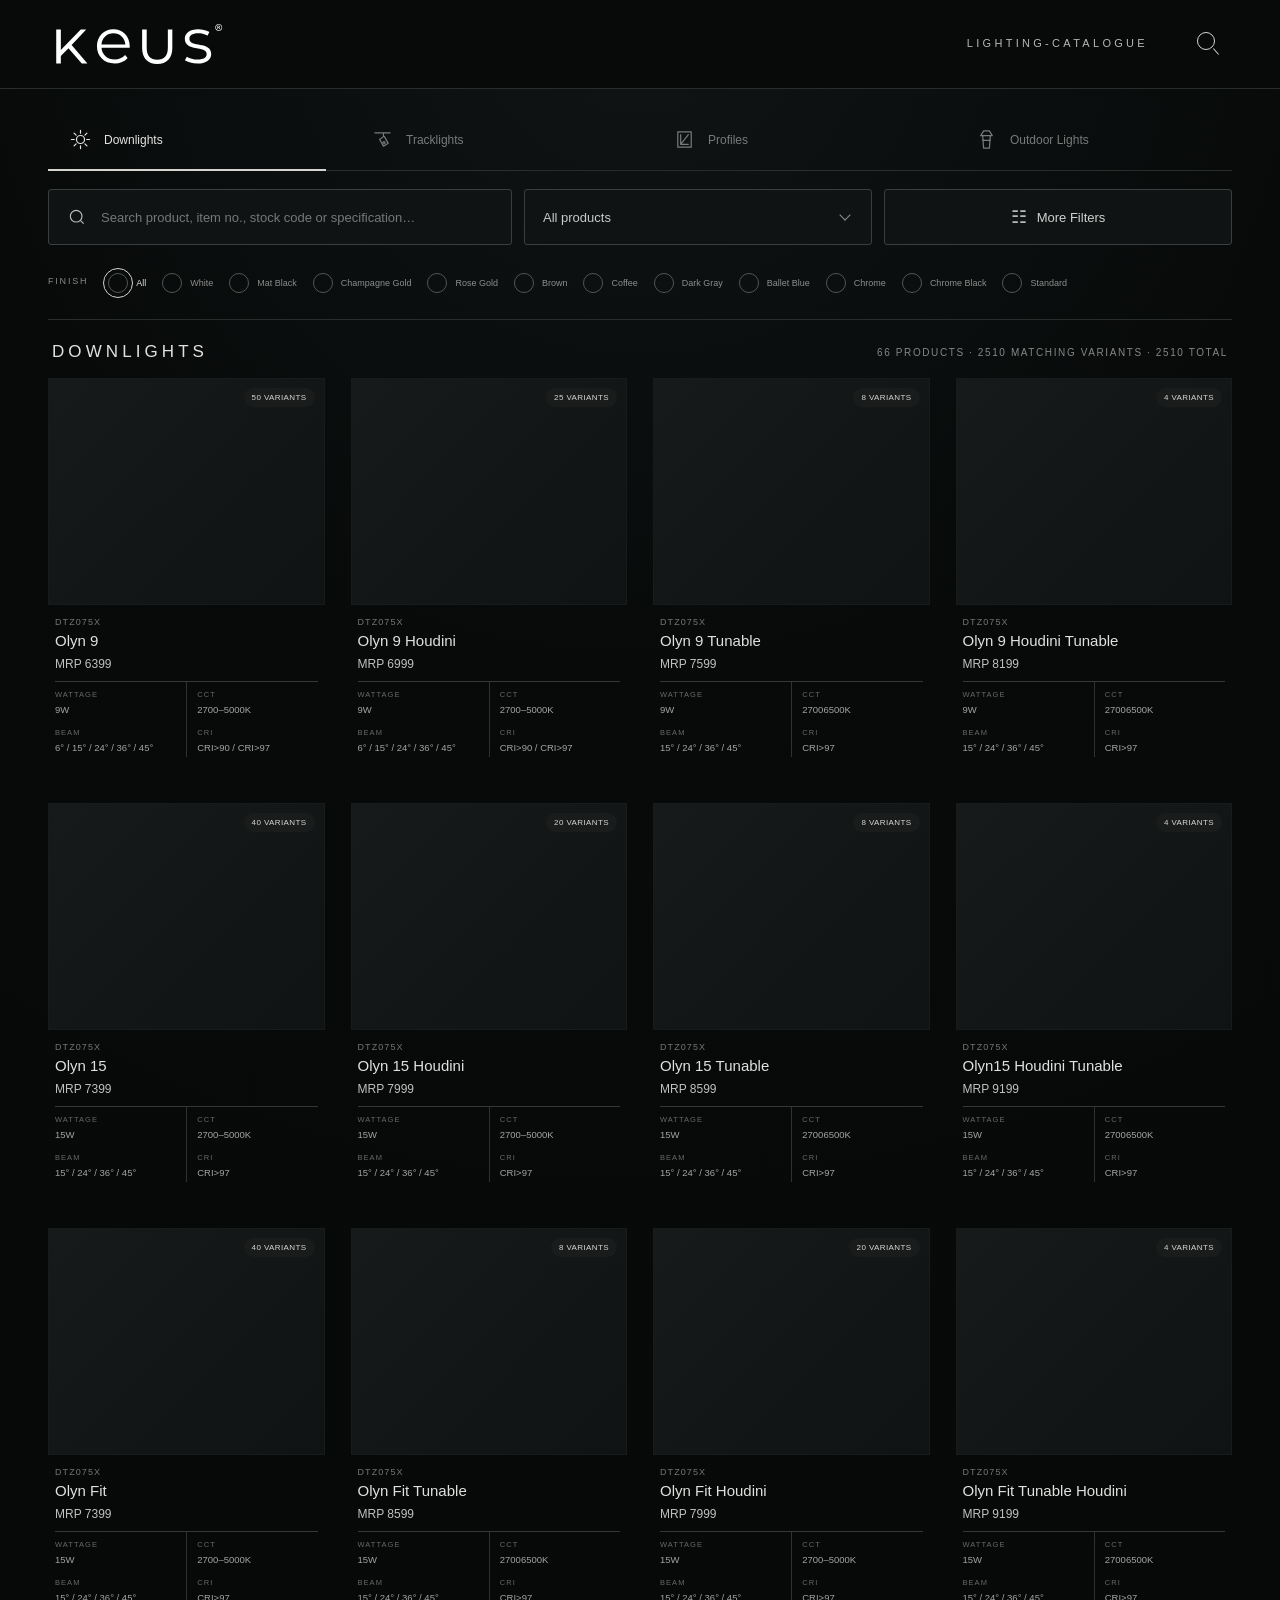
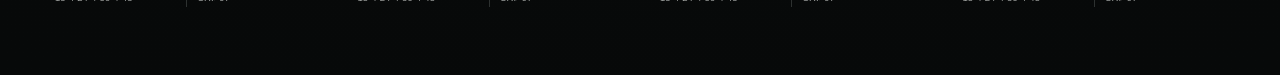
==== commit 0485fc62: "Add files via upload forms and css" ====
--- a/index.html
+++ b/index.html
@@ -70,33 +70,32 @@
         </button>
         <div class="keus-product-menu" id="keusProductMenu" role="listbox" aria-label="All products" hidden></div>
       </div>
-      <select class="field" id="cctFilter" data-field="cct"><option value="">All CCT</option></select>
-      <select class="field watt-main" id="wattageFilter" data-field="wattage"><option value="">All wattages</option></select>
       <button class="btn more-btn" id="moreBtn" type="button">More Filters</button>
     </div>
     <div class="advanced" id="advancedFilters">
-      <select class="field" id="itemNoFilter" data-field="itemNo"><option value="">All item nos.</option></select>
-      <select class="field" id="vfFilter" data-field="vf"><option value="">All Vf</option></select>
-      <select class="field" id="imaxFilter" data-field="imax"><option value="">All Imax</option></select>
-      <select class="field" id="criFilter" data-field="cri"><option value="">All CRI</option></select>
-      <select class="field" id="cutoutFilter" data-field="cutout"><option value="">All cutouts</option></select>
-      <select class="field" id="beamFilter" data-field="beam"><option value="">All beam angles</option></select>
-      <select class="field" id="batchCodeFilter" data-field="batchCode"><option value="">All batch codes</option></select>
-      <select class="field" id="stockCodeFilter" data-field="stockCode"><option value="">All stock codes</option></select>
-      <select class="field" id="bisNoFilter" data-field="bisNo"><option value="">All BIS nos.</option></select>
-      <select class="field" id="bisSpecFilter" data-field="bisSpec"><option value="">All BIS SEC</option></select>
-      <select class="field" id="mrpFilter" data-field="mrp"><option value="">All MRP</option></select>
-      <select class="field" id="mfgByFilter" data-field="mfgBy"><option value="">All manufacturers</option></select>
-      <button class="btn reset-btn" id="resetBtn" type="button">Reset All</button>
+      <label class="filter-control"><span>CCT</span><select class="field" id="cctFilter" data-field="cct"><option value="">All CCT</option></select></label>
+      <label class="filter-control"><span>Wattage</span><select class="field" id="wattageFilter" data-field="wattage"><option value="">All wattages</option></select></label>
+      <label class="filter-control"><span>CRI</span><select class="field" id="criFilter" data-field="cri"><option value="">All CRI</option></select></label>
+      <label class="filter-control"><span>Beam Angle</span><select class="field" id="beamFilter" data-field="beam"><option value="">All beams</option></select></label>
+      <label class="filter-control"><span>Item No.</span><select class="field" id="itemNoFilter" data-field="itemNo"><option value="">All item nos.</option></select></label>
+      <label class="filter-control"><span>Cutout Size</span><select class="field" id="cutoutFilter" data-field="cutout"><option value="">All cutouts</option></select></label>
+      <label class="filter-control"><span>Stock Code</span><select class="field" id="stockCodeFilter" data-field="stockCode"><option value="">All stock codes</option></select></label>
+      <label class="filter-control"><span>MRP</span><select class="field" id="mrpFilter" data-field="mrp"><option value="">All MRP</option></select></label>
+      <label class="filter-control"><span>Vf</span><select class="field" id="vfFilter" data-field="vf"><option value="">All Vf</option></select></label>
+      <label class="filter-control"><span>Imax</span><select class="field" id="imaxFilter" data-field="imax"><option value="">All Imax</option></select></label>
+      <label class="filter-control"><span>Batch Code</span><select class="field" id="batchCodeFilter" data-field="batchCode"><option value="">All batch codes</option></select></label>
+      <label class="filter-control"><span>BIS No.</span><select class="field" id="bisNoFilter" data-field="bisNo"><option value="">All BIS nos.</option></select></label>
+      <label class="filter-control"><span>BIS SEC</span><select class="field" id="bisSpecFilter" data-field="bisSpec"><option value="">All BIS SEC</option></select></label>
+      <label class="filter-control"><span>Manufacturer</span><select class="field" id="mfgByFilter" data-field="mfgBy"><option value="">All manufacturers</option></select></label>
+      <button class="btn reset-btn" id="resetBtn" type="button">Reset Filters</button>
     </div>
     <div class="finish-panel"><div class="finish-title">Finish</div><div class="finish-chips" id="finishChips"></div></div>
     <div class="active-filters" id="activeFilters"></div>
   </section>
 
-  <div class="catalogue-head"><h2>Product Collection</h2><div class="catalogue-count" id="catalogueCount">0 products</div></div>
+  <div class="catalogue-head"><h2 id="collectionTitle">DOWNLIGHTS</h2><div class="catalogue-count" id="catalogueCount">0 products</div></div>
   <section class="grid" id="grid"></section>
   <div class="pagination" id="pagination" hidden><button class="btn" id="prevBtn" type="button">Previous</button><div class="page-info" id="pageInfo"></div><button class="btn" id="nextBtn" type="button">Next</button></div>
-  <footer class="footer"><span>KEUS</span><span>Smart Living · Product Catalogue</span></footer>
 </main>
 
 <div class="modal" id="modal" role="dialog" aria-modal="true" aria-labelledby="detailTitle">
--- a/assets/css/styles.css
+++ b/assets/css/styles.css
@@ -1,2685 +1,14 @@
-
-  *{box-sizing:border-box}
-  :root{
-    --bg:#f2efe9;--paper:#fbfaf7;--card:#fff;--ink:#111;--muted:#746f68;
-    --line:#d9d4cc;--line2:#ece8e1;--black:#0b0b0b;--shadow:0 18px 50px rgba(20,18,15,.08);
-  }
-  html{scroll-behavior:smooth}
-  body{margin:0;background:var(--bg);color:var(--ink);font-family:Inter,Arial,Helvetica,sans-serif}
-  button,input,select{font:inherit} button{cursor:pointer}
-  .topbar{background:var(--black);color:#fff}
-  .topbar-inner{max-width:1480px;margin:auto;min-height:64px;padding:0 34px;display:flex;align-items:center;justify-content:space-between;gap:20px}
-  .brand{font-size:20.8px;font-weight:700;letter-spacing:.33em}.top-meta{font-size:13px;letter-spacing:.18em;text-transform:uppercase;color:#bdbdbd}
-  .shell{max-width:1480px;margin:auto;padding:34px 34px 52px}
-  .hero{display:grid;grid-template-columns:1fr auto;gap:28px;align-items:end;padding:8px 0 28px;border-bottom:1px solid var(--line)}
-  .eyebrow{margin-bottom:10px;font-size:13px;letter-spacing:.18em;text-transform:uppercase;color:var(--muted)}
-  h1{margin:0;font-family:Georgia,'Times New Roman',serif;font-weight:400;font-size:clamp(49.4px,6.5vw,88.4px);line-height:.98;letter-spacing:-.035em}
-  .hero-side{max-width:460px;text-align:right}.hero-side p{margin:0 0 14px;font-size:16.9px;line-height:1.6;color:var(--muted)}
-  .load-row{display:flex;justify-content:flex-end;gap:8px;flex-wrap:wrap}
-  .btn{border:1px solid #aaa49b;background:transparent;color:var(--ink);border-radius:999px;padding:9px 14px;font-size:14.3px;transition:.18s ease}
-  .btn:hover:not(:disabled){background:var(--ink);border-color:var(--ink);color:#fff}.btn.primary{background:var(--ink);border-color:var(--ink);color:#fff}.btn.primary:hover{background:#2a2a2a}.btn:disabled{opacity:.3;cursor:default}
-  #csvInput{display:none}
-  .data-strip{display:flex;align-items:center;justify-content:space-between;gap:16px;padding:12px 0;border-bottom:1px solid var(--line);font-size:14.3px;color:var(--muted)}
-  .status strong{color:var(--ink);font-weight:600}.hint{text-align:right}
-
-  .filter-shell{position:sticky;top:0;z-index:30;padding:12px 0 10px;background:rgba(242,239,233,.96);backdrop-filter:blur(12px);border-bottom:1px solid var(--line);margin-bottom:18px}
-  .toolbar{display:grid;grid-template-columns:minmax(260px,1.55fr) repeat(3,minmax(145px,.58fr)) auto;gap:9px}
-  .mobile-product-label{display:none}
-  .field{height:42px;width:100%;border:1px solid #cfc9c0;background:rgba(255,255,255,.68);color:var(--ink);border-radius:2px;padding:0 12px;outline:none;font-size:15.6px}
-  .field:focus{border-color:#6e675e;background:#fff}.reset-btn,.more-btn{height:42px;border-radius:2px;white-space:nowrap}
-  .advanced{display:grid;grid-template-columns:repeat(4,minmax(0,1fr));gap:9px;max-height:0;opacity:0;overflow:hidden;transition:max-height .24s ease,opacity .18s ease,padding .24s ease;padding-top:0}
-  .advanced.open{max-height:260px;opacity:1;padding-top:9px}
-  .finish-panel{padding-top:10px;display:flex;align-items:flex-start;gap:12px}
-  .finish-title{flex:0 0 auto;padding-top:6px;font-size:11.7px;letter-spacing:.13em;text-transform:uppercase;color:var(--muted)}
-  .finish-chips{display:flex;gap:7px;flex-wrap:wrap}
-  .finish-chip{display:inline-flex;align-items:center;gap:7px;height:30px;border:1px solid #cfc9c0;background:rgba(255,255,255,.48);border-radius:999px;padding:0 10px 0 7px;color:#4b4640;font-size:13px;transition:.15s ease}
-  .finish-chip:hover,.finish-chip.active{border-color:#111;background:#fff;color:#111}.finish-chip.active{box-shadow:inset 0 0 0 1px #111}
-  .swatch{width:16px;height:16px;border-radius:50%;border:1px solid rgba(0,0,0,.14);flex:0 0 auto;background:#ddd}
-  .swatch.all{background:conic-gradient(#111 0 25%,#f5f3ee 0 50%,#c9aa77 0 75%,#7d98aa 0);}
-  .sw-white{background:#f7f6f1}.sw-mat-black{background:#181818}.sw-champagne-gold{background:linear-gradient(135deg,#8e6e3f,#e2ca96 45%,#a78450)}
-  .sw-rose-gold{background:linear-gradient(135deg,#8c5558,#d7a6a4 48%,#a56667)}.sw-brown{background:#684834}.sw-coffee{background:#4c372f}
-  .sw-dark-gray{background:#57595b}.sw-ballet-blue{background:#8faabd}.sw-chrome{background:linear-gradient(135deg,#656565,#f3f3f3 48%,#7d7d7d)}
-  .sw-chrome-black{background:linear-gradient(135deg,#111,#5c5c5c 44%,#171717)}.sw-standard{background:#d7d1c6}
-  .active-filters{display:flex;gap:7px;flex-wrap:wrap;padding-top:9px}.active-filters:empty{display:none}
-  .filter-pill{border:0;background:#ded8cf;border-radius:999px;padding:6px 9px;font-size:11.7px;color:#504a43}.filter-pill b{font-weight:600}.filter-pill span{margin-left:6px;color:#8a8178}
-
-  .catalogue-head{display:flex;justify-content:space-between;align-items:end;gap:20px;margin:4px 0 14px}.catalogue-head h2{margin:0;font-family:Georgia,'Times New Roman',serif;font-weight:400;font-size:31.2px}.catalogue-count{font-size:13px;letter-spacing:.12em;text-transform:uppercase;color:var(--muted);text-align:right}
-  .grid{display:grid;grid-template-columns:repeat(4,minmax(0,1fr));gap:16px}
-  .card{position:relative;width:100%;border:1px solid var(--line2);background:var(--paper);color:inherit;transition:transform .2s ease,box-shadow .2s ease,border-color .2s ease;overflow:hidden}
-  .card:hover{transform:translateY(-3px);box-shadow:var(--shadow);border-color:#c7c0b5}
-  .finish-gallery-card .card-title{margin-bottom:6px}
-  .finish-gallery-card .finish-name{display:flex;align-items:center;gap:8px;margin:0 0 13px;font-size:14.3px;color:#5d5750}
-  .finish-gallery-card .finish-name .swatch{width:17px;height:17px}
-  .finish-gallery-card .card-foot{margin-top:12px}
-  .card-open{display:block;width:100%;padding:0;border:0;background:transparent;color:inherit;text-align:left;cursor:pointer}
-  .card-image{aspect-ratio:1.15/1;display:flex;align-items:center;justify-content:center;background:#fff;border-bottom:1px solid var(--line2);overflow:hidden}
-  .card-image img{width:78%;height:78%;object-fit:contain;display:block;transition:transform .25s ease}.card:hover .card-image img{transform:scale(1.025)}
-  .card-body{padding:16px 16px 12px}.card-kicker{margin-bottom:7px;font-size:11.7px;letter-spacing:.13em;text-transform:uppercase;color:var(--muted);min-height:12px}
-  .card-title{margin:0 0 13px;font-family:Georgia,'Times New Roman',serif;font-size:28.6px;font-weight:400;line-height:1.05}
-  .spec-row{display:grid;grid-template-columns:1fr 1fr;border-top:1px solid var(--line2)}.mini-spec{padding-top:10px}.mini-spec:nth-child(even){padding-left:12px;border-left:1px solid var(--line2)}
-  .mini-label{font-size:10.4px;letter-spacing:.13em;text-transform:uppercase;color:#999188;margin-bottom:4px}.mini-value{font-size:14.3px;color:#2d2925;line-height:1.3;white-space:nowrap;overflow:hidden;text-overflow:ellipsis}.mini-value.beam-values{white-space:normal;overflow:visible;text-overflow:clip}
-  .card-finishes{display:flex;align-items:center;gap:6px;min-height:29px;margin:11px 0 0;padding-top:10px;border-top:1px solid var(--line2)}
-  .card-finish-label{margin-right:2px;font-size:10.4px;letter-spacing:.12em;text-transform:uppercase;color:#9a938a}.card-swatch{width:19px;height:19px;border:1px solid transparent;border-radius:50%;padding:2px;background:transparent;display:inline-flex;align-items:center;justify-content:center}
-  .card-swatch .swatch{width:13px;height:13px}.card-swatch:hover,.card-swatch.active{border-color:#111}.more-finishes{font-size:11.7px;color:var(--muted);margin-left:2px}
-  .card-foot{display:flex;justify-content:space-between;gap:12px;margin-top:10px;padding-top:10px;border-top:1px solid var(--line2);font-size:11.7px;letter-spacing:.08em;text-transform:uppercase;color:var(--muted)}
-  .match-tag{position:absolute;top:10px;right:10px;z-index:2;background:rgba(17,17,17,.86);color:#fff;border-radius:999px;padding:5px 8px;font-size:10.4px;letter-spacing:.08em;text-transform:uppercase}
-  .pagination{display:flex;align-items:center;justify-content:center;gap:8px;margin-top:24px}.page-info{font-size:13px;color:var(--muted);min-width:130px;text-align:center}
-  .empty{grid-column:1/-1;padding:70px 28px;background:var(--paper);border:1px dashed #c9c2b7;text-align:center}.empty h3{margin:0 0 8px;font-family:Georgia,'Times New Roman',serif;font-weight:400;font-size:33.8px}.empty p{margin:0 auto 16px;max-width:620px;color:var(--muted);font-size:15.6px;line-height:1.6}
-  .footer{margin-top:36px;padding-top:16px;border-top:1px solid var(--line);display:flex;justify-content:space-between;font-size:11.7px;letter-spacing:.14em;text-transform:uppercase;color:var(--muted)}
-
-  .modal{position:fixed;inset:0;z-index:100;display:none;background:rgba(0,0,0,.58);padding:22px;overflow:auto}.modal.open{display:block}.modal-panel{width:min(1200px,100%);margin:18px auto;background:var(--paper);box-shadow:0 28px 90px rgba(0,0,0,.28)}
-  .modal-top{min-height:70px;padding:0 22px;display:flex;align-items:center;justify-content:space-between;border-bottom:1px solid var(--line)}.modal-brand{font-size:15.6px;font-weight:700;letter-spacing:.25em}.close-btn{width:38px;height:38px;border:1px solid var(--line);background:transparent;border-radius:50%;font-size:26px;line-height:1}.close-btn:hover{background:#111;color:#fff;border-color:#111}
-  .detail-wrap{display:grid;grid-template-columns:minmax(350px,.92fr) minmax(0,1.25fr)}.visual-col{padding:34px;border-right:1px solid var(--line)}.main-image{aspect-ratio:1/1;display:flex;align-items:center;justify-content:center;background:#fff;border:1px solid var(--line2)}.main-image img{width:80%;height:80%;object-fit:contain}
-  .detail-finishes{margin-top:13px}.detail-finish-label{font-size:10.4px;letter-spacing:.13em;text-transform:uppercase;color:#918a81;margin-bottom:8px}.finish-options{display:flex;gap:8px;flex-wrap:wrap}.finish-option{display:flex;align-items:center;gap:7px;border:1px solid var(--line);background:#fff;padding:6px 9px 6px 6px;border-radius:999px;font-size:11.7px;color:#514b45}.finish-option.active{border-color:#111;box-shadow:inset 0 0 0 1px #111}.finish-option .swatch{width:18px;height:18px}
-  .thumbs{display:flex;gap:8px;flex-wrap:wrap;margin-top:11px}.thumb{width:68px;height:68px;padding:4px;border:1px solid var(--line);background:#fff}.thumb.active{border-color:#111;box-shadow:inset 0 0 0 1px #111}.thumb img{width:100%;height:100%;object-fit:contain}.finish-note{margin-top:10px;font-size:13px;color:var(--muted)}
-  .info-col{padding:34px}.detail-kicker{font-size:11.7px;letter-spacing:.14em;text-transform:uppercase;color:var(--muted);margin-bottom:10px}.detail-title{margin:0 0 6px;font-family:Georgia,'Times New Roman',serif;font-weight:400;font-size:54.6px;line-height:1}.detail-sub{font-size:14.3px;color:var(--muted);margin-bottom:24px}
-  .spec-grid{display:grid;grid-template-columns:repeat(3,minmax(0,1fr));border-top:1px solid var(--line);border-left:1px solid var(--line)}.spec-cell{min-height:76px;padding:12px;border-right:1px solid var(--line);border-bottom:1px solid var(--line)}.spec-label{font-size:10.4px;letter-spacing:.13em;text-transform:uppercase;color:#918a81;margin-bottom:6px}.spec-value{font-size:15.6px;line-height:1.35}
-  .variants{padding:0 34px 34px}.variants-head{display:flex;align-items:center;justify-content:space-between;gap:16px;margin:4px 0 12px}.variants h3{margin:0;font-family:Georgia,'Times New Roman',serif;font-size:28.6px;font-weight:400}.variant-filter-note{font-size:13px;color:var(--muted);text-align:right}.table-wrap{overflow:auto;border:1px solid var(--line)}table{border-collapse:collapse;width:100%;min-width:1500px;background:#fff}th,td{padding:10px 11px;border-bottom:1px solid var(--line2);border-right:1px solid var(--line2);text-align:left;white-space:nowrap}th{font-size:10.4px;letter-spacing:.12em;text-transform:uppercase;color:#817a72;background:#f5f2ed;font-weight:600}td{font-size:13px;color:#292621}tr:last-child td{border-bottom:0}td:last-child,th:last-child{border-right:0}.stock{font-family:'Courier New',monospace;font-size:13px}.bis-spec-cell{white-space:normal;min-width:260px;max-width:360px;line-height:1.5;word-break:normal;overflow-wrap:anywhere}.mfg-cell{white-space:normal;min-width:320px;line-height:1.45}.mrp-cell{font-weight:600}.finish-cell{display:flex;align-items:center;gap:7px}.finish-cell .swatch{width:14px;height:14px}
-  .drop-highlight:after{content:'Drop CSV to load catalogue';position:fixed;inset:14px;z-index:999;display:flex;align-items:center;justify-content:center;border:2px dashed #fff;background:rgba(0,0,0,.8);color:#fff;font-family:Georgia,'Times New Roman',serif;font-size:41.6px}
-
-  @media(max-width:1120px){.grid{grid-template-columns:repeat(3,minmax(0,1fr))}.toolbar{grid-template-columns:1.4fr repeat(2,1fr) auto}.toolbar .watt-main{display:none}.advanced{grid-template-columns:repeat(3,minmax(0,1fr))}.advanced.open{max-height:340px}.detail-wrap{grid-template-columns:1fr}.visual-col{border-right:0;border-bottom:1px solid var(--line)}}
-  @media(max-width:780px){
-  .pagination{display:none!important;}.topbar-inner,.shell{padding-left:16px;padding-right:16px}.hero{grid-template-columns:1fr}.hero-side{text-align:left}.load-row{justify-content:flex-start}.filter-shell{padding-top:10px}.toolbar{grid-template-columns:1fr 1fr;gap:8px}.mobile-product-label{display:block;grid-column:1/-1;order:1;margin:0 0 -2px;font-size:11.7px;font-weight:700;letter-spacing:.14em;text-transform:uppercase;color:#4b4640}.toolbar .product-main{display:block;grid-column:1/-1;order:2;height:50px;border:2px solid #111;background:#fff;font-size:16.9px;font-weight:650;padding:0 14px;box-shadow:0 3px 12px rgba(0,0,0,.05)}.toolbar .product-main:focus{border-color:#111;box-shadow:0 0 0 2px rgba(17,17,17,.08)}.toolbar .search{grid-column:1/-1;order:3}.toolbar #cctFilter{order:4}.toolbar .watt-main{display:block;order:5}.toolbar .more-btn{order:6}.more-btn,.reset-btn{width:100%}.advanced{grid-template-columns:repeat(2,minmax(0,1fr))}.advanced.open{max-height:500px}.finish-panel{flex-direction:column;gap:6px}.grid{grid-template-columns:repeat(2,minmax(0,1fr));gap:10px}.spec-grid{grid-template-columns:repeat(2,minmax(0,1fr))}.info-col,.visual-col,.variants{padding:20px}.detail-title{font-size:44.2px}.data-strip{align-items:flex-start;flex-direction:column}.hint{text-align:left}}
-  @media(max-width:520px){.grid{grid-template-columns:1fr}.toolbar{grid-template-columns:1fr}.mobile-product-label,.toolbar .product-main,.toolbar .search{grid-column:1/-1}.toolbar #cctFilter,.toolbar .watt-main,.toolbar .more-btn{grid-column:1/-1}.toolbar .product-main{height:52px;font-size:18.2px}.advanced{grid-template-columns:1fr}.advanced.open{max-height:900px}.spec-grid{grid-template-columns:1fr}.modal{padding:0}.modal-panel{margin:0;min-height:100vh}.finish-chip{font-size:11.7px}.catalogue-head{align-items:flex-start;flex-direction:column;gap:6px}.catalogue-count{text-align:left}}
-
-  .category-tabs{display:grid;grid-template-columns:repeat(4,minmax(0,1fr));gap:8px;padding:14px 0;border-bottom:1px solid var(--line)}
-  .category-tab{height:42px;border:1px solid #bdb6ad;background:transparent;color:var(--ink);font-size:14.3px;letter-spacing:.08em;text-transform:uppercase}
-  .category-tab:hover,.category-tab.active{background:var(--ink);border-color:var(--ink);color:#fff}
-  @media(max-width:780px){.category-tabs{grid-template-columns:repeat(2,minmax(0,1fr));gap:7px}.category-tab{height:44px;font-size:13px}}
-
-
-  .card-price{margin:-4px 0 11px;font-size:15.6px;font-weight:700;color:#111;letter-spacing:0}
-  .mobile-shopbar{display:none}
-
-  @media(max-width:780px){
-    body{background:#f6f5f2}
-    .topbar{position:sticky;top:0;z-index:90;box-shadow:0 1px 0 rgba(255,255,255,.08)}
-    .topbar-inner{min-height:54px;padding-left:14px;padding-right:14px}
-    .brand{font-size:18.2px}
-    .top-meta{font-size:10.4px}
-
-    .shell{padding:10px 10px 84px}
-
-    .hero{display:block;padding:12px 2px 14px;border-bottom:0}
-    .eyebrow{margin-bottom:5px;font-size:10.4px}
-    h1{font-size:39px;line-height:1.02}
-    .hero-side{display:none}
-    .data-strip{display:none}
-
-    .category-tabs{
-      position:sticky;
-      top:54px;
-      z-index:80;
-      display:flex;
-      gap:7px;
-      overflow-x:auto;
-      padding:9px 2px;
-      margin:0 -2px;
-      background:rgba(246,245,242,.98);
-      border-bottom:1px solid var(--line);
-      scrollbar-width:none;
-      -webkit-overflow-scrolling:touch;
-    }
-    .category-tabs::-webkit-scrollbar{display:none}
-    .category-tab{
-      flex:0 0 auto;
-      width:auto;
-      min-width:max-content;
-      height:36px;
-      padding:0 14px;
-      border-radius:999px;
-      background:#fff;
-      border:1px solid #d7d2ca;
-      font-size:11.7px;
-      letter-spacing:.07em;
-      box-shadow:0 1px 2px rgba(0,0,0,.03)
-    }
-    .category-tab.active{
-      background:#111;
-      color:#fff;
-      border-color:#111
-    }
-
-    .filter-shell{
-      position:sticky;
-      top:109px;
-      z-index:70;
-      margin:0 -10px 12px;
-      padding:8px 10px 9px;
-      background:rgba(246,245,242,.97);
-      backdrop-filter:blur(14px);
-      border-bottom:1px solid #ddd8d0;
-      box-shadow:0 5px 15px rgba(24,21,18,.04)
-    }
-
-    .toolbar{display:grid;grid-template-columns:1fr 1fr;gap:7px}
-    .mobile-product-label{
-      display:block;
-      grid-column:1/-1;
-      order:1;
-      margin:0;
-      font-size:10.4px;
-      color:#6d675f
-    }
-    .toolbar .product-main{
-      grid-column:1/-1;
-      order:2;
-      height:44px;
-      border:1px solid #bcb6ad;
-      border-radius:8px;
-      background:#fff;
-      font-size:16.9px;
-      font-weight:650;
-      box-shadow:none
-    }
-    .toolbar .search{
-      grid-column:1/-1;
-      order:3;
-      height:44px;
-      border-radius:10px;
-      background:#fff;
-      border:1px solid #d4cec6;
-      padding-left:14px;
-      font-size:15.6px
-    }
-    .toolbar #cctFilter{order:4;height:38px;border-radius:999px;background:#fff}
-    .toolbar .watt-main{display:block;order:5;height:38px;border-radius:999px;background:#fff}
-    .toolbar .more-btn{
-      grid-column:1/-1;
-      order:6;
-      height:38px;
-      border-radius:999px;
-      background:#fff
-    }
-    .advanced{
-      grid-template-columns:repeat(2,minmax(0,1fr));
-      gap:7px
-    }
-    .advanced.open{max-height:640px;padding-top:8px}
-    .advanced .field{height:39px;border-radius:8px;background:#fff}
-    .reset-btn{grid-column:1/-1;border-radius:999px}
-
-    .finish-panel{
-      margin:0 -10px;
-      padding:9px 10px 0;
-      display:block
-    }
-    .finish-title{padding:0 0 7px;font-size:10.4px}
-    .finish-chips{
-      display:flex;
-      flex-wrap:nowrap;
-      overflow-x:auto;
-      gap:6px;
-      padding-bottom:2px;
-      scrollbar-width:none;
-      -webkit-overflow-scrolling:touch
-    }
-    .finish-chips::-webkit-scrollbar{display:none}
-    .finish-chip{
-      flex:0 0 auto;
-      height:30px;
-      background:#fff;
-      border-color:#ddd7cf
-    }
-
-    .active-filters{
-      flex-wrap:nowrap;
-      overflow-x:auto;
-      padding-top:7px;
-      scrollbar-width:none
-    }
-    .active-filters::-webkit-scrollbar{display:none}
-    .filter-pill{flex:0 0 auto}
-
-    .catalogue-head{
-      align-items:center;
-      flex-direction:row;
-      gap:8px;
-      margin:10px 2px 9px
-    }
-    .catalogue-head h2{
-      font-family:Inter,Arial,sans-serif;
-      font-size:19.5px;
-      font-weight:700
-    }
-    .catalogue-count{
-      margin-left:auto;
-      font-size:10.4px;
-      text-align:right;
-      max-width:55%
-    }
-
-    .grid{
-      grid-template-columns:repeat(2,minmax(0,1fr));
-      gap:8px
-    }
-    .card{
-      border-radius:12px;
-      border:1px solid #e2ded7;
-      background:#fff;
-      box-shadow:0 2px 8px rgba(23,20,17,.035)
-    }
-    .card:hover{transform:none;box-shadow:0 2px 8px rgba(23,20,17,.035)}
-    .card-image{
-      aspect-ratio:1/1;
-      background:#fff;
-      border-bottom:1px solid #f0ede8
-    }
-    .card-image img{width:86%;height:86%}
-    .card-body{padding:10px 9px 9px}
-    .card-kicker{
-      min-height:0;
-      margin-bottom:5px;
-      font-size:9.1px;
-      letter-spacing:.08em
-    }
-    .card-title{
-      margin:0 0 6px;
-      font-family:Inter,Arial,sans-serif;
-      font-size:16.9px;
-      line-height:1.22;
-      font-weight:700;
-      min-height:32px
-    }
-    .card-price{
-      margin:0 0 8px;
-      font-size:15.6px;
-      font-weight:750
-    }
-
-    .spec-row{
-      grid-template-columns:1fr 1fr;
-      border-top:1px solid #f0ede8
-    }
-    .mini-spec{padding-top:7px}
-    .mini-spec:nth-child(n+3){display:none}
-    .mini-label{font-size:9.1px}
-    .mini-value{font-size:11.7px}
-    .mini-spec:nth-child(even){padding-left:7px}
-
-    .finish-gallery-card .finish-name{
-      margin-bottom:7px;
-      font-size:11.7px
-    }
-    .finish-gallery-card .finish-name .swatch{width:14px;height:14px}
-
-    .card-finishes{
-      margin-top:7px;
-      padding-top:7px;
-      gap:3px;
-      overflow:hidden
-    }
-    .card-finish-label{display:none}
-    .card-swatch{width:17px;height:17px;padding:1px;flex:0 0 auto}
-    .card-swatch .swatch{width:12px;height:12px}
-    .card-foot{
-      margin-top:7px;
-      padding-top:7px;
-      font-size:9.1px;
-      letter-spacing:.04em
-    }
-    .card-foot span:first-child{display:none}
-    .card-foot span:last-child{margin-left:auto;color:#111;font-weight:700}
-
-    .match-tag{
-      top:7px;
-      right:7px;
-      padding:4px 6px;
-      font-size:9.1px
-    }
-
-    .pagination{
-      position:sticky;
-      bottom:8px;
-      z-index:50;
-      width:max-content;
-      max-width:100%;
-      margin:18px auto 0;
-      padding:5px;
-      border-radius:999px;
-      background:rgba(255,255,255,.96);
-      box-shadow:0 8px 28px rgba(20,18,15,.12)
-    }
-    .pagination .btn{padding:8px 12px}
-    .page-info{min-width:96px}
-
-    .footer{display:none}
-
-    .modal{padding:0}
-    .modal-panel{margin:0;min-height:100vh;width:100%}
-    .modal-top{
-      position:sticky;
-      top:0;
-      z-index:5;
-      min-height:56px;
-      background:#fff
-    }
-    .detail-wrap{grid-template-columns:1fr}
-    .visual-col,.info-col,.variants{padding:16px}
-    .main-image{border-radius:12px}
-    .detail-title{font-size:36.4px}
-    .spec-grid{grid-template-columns:repeat(2,minmax(0,1fr))}
-    .spec-cell{min-height:62px;padding:10px}
-    .table-wrap{border-radius:10px}
-  }
-
-  @media(max-width:520px){
-    .grid{grid-template-columns:repeat(2,minmax(0,1fr));gap:7px}
-    .toolbar{grid-template-columns:1fr 1fr}
-    .toolbar #cctFilter,.toolbar .watt-main{grid-column:auto}
-    .toolbar .more-btn{grid-column:1/-1}
-    .advanced{grid-template-columns:1fr 1fr}
-    .spec-grid{grid-template-columns:repeat(2,minmax(0,1fr))}
-    .card-title{font-size:15.6px;min-height:30px}
-    .card-price{font-size:14.3px}
-    .card-body{padding:9px 8px 8px}
-    .finish-chip{font-size:10.4px}
-  }
-
-
-/* =========================================================
-   KEUS MOBILE COMMERCE UX — reference-inspired, KEUS palette
-   ========================================================= */
-:root{
-  --keus-gold:#5b524a;
-  --keus-gold-dark:#403a35;
-  --keus-gold-soft:#c6beb6;
-  --keus-cream:#f6f2ec;
-  --keus-paper:#fffdfa;
-  --keus-ink:#0c0c0c;
-  --keus-grey:#706a62;
-}
-
-.header-search-btn{
-  width:32px;height:32px;border:0;background:transparent;color:#fff;
-  display:flex;align-items:center;justify-content:center;padding:0;
-}
-.header-search-icon{
-  width:15px;height:15px;border:1.5px solid currentColor;border-radius:50%;
-  position:relative;display:block;
-}
-.header-search-icon:after{
-  content:"";position:absolute;width:6px;height:1.5px;background:currentColor;
-  right:-5px;bottom:-2px;transform:rotate(48deg);transform-origin:left center;border-radius:2px;
-}
-.top-meta{display:flex;align-items:center;justify-content:flex-end;gap:12px;margin-left:auto;text-align:right}
-.top-meta i{width:3px;height:3px;border-radius:50%;background:var(--keus-gold);display:block}
-.top-meta span:first-child{color:var(--keus-gold-soft)}
-
-.category-tab{display:flex;align-items:center;justify-content:center;gap:8px}
-.cat-icon{width:20px;height:20px;display:inline-flex;align-items:center;justify-content:center;flex:0 0 auto}
-.cat-icon svg{width:100%;height:100%;fill:none;stroke:currentColor;stroke-width:1.7;stroke-linecap:round;stroke-linejoin:round}
-
-.view-detail-cta b{font-size:16.9px;font-weight:500}
-.card-price{color:var(--keus-gold-dark)}
-
-@media(max-width:780px){
-  body{background:var(--keus-cream);color:var(--keus-ink)}
-
-  /* HEADER */
-  .topbar{
-    position:sticky;top:0;z-index:100;
-    background:#090909;
-    box-shadow:0 1px 0 rgba(255,255,255,.07);
-  }
-  .topbar-inner{
-    min-height:64px;
-    max-width:none;
-    padding:0 16px;
-    display:grid;
-    grid-template-columns:auto 1fr auto;
-    gap:14px;
-  }
-  .brand{
-    position:relative;
-    font-size:23.4px;
-    letter-spacing:.42em;
-    line-height:1;
-    padding-right:0;
-  }
-  .brand:after{content:none!important}
-  .top-meta{
-    justify-self:end;
-    font-size:11.7px;
-    letter-spacing:.12em;
-    white-space:nowrap;
-  }
-  .header-search-btn{justify-self:end}
-
-  /* remove desktop hero on mobile — header + category bar carries context */
-  .shell{padding:0 12px 78px}
-  .hero,.data-strip{display:none!important}
-
-  /* CATEGORY NAV */
-  .category-tabs{
-    position:sticky;
-    top:64px;
-    z-index:88;
-    display:flex!important;
-    grid-template-columns:none!important;
-    gap:8px;
-    overflow-x:auto;
-    margin:0 -12px;
-    padding:14px 12px 12px;
-    background:rgba(246,242,236,.98);
-    border-bottom:0;
-    scrollbar-width:none;
-    -webkit-overflow-scrolling:touch;
-  }
-  .category-tabs::-webkit-scrollbar{display:none}
-  .category-tab{
-    flex:0 0 auto;
-    min-width:max-content;
-    height:46px!important;
-    padding:0 15px;
-    border:1px solid #ddd6cb;
-    border-radius:999px;
-    background:#fff;
-    color:#171512;
-    font-size:13px!important;
-    font-weight:650;
-    letter-spacing:.035em;
-    text-transform:uppercase;
-    box-shadow:0 3px 10px rgba(26,20,14,.035);
-  }
-  .category-tab:hover{background:#fff;color:#171512;border-color:#cfc5b7}
-  .category-tab.active,
-  .category-tab.active:hover{
-    background:var(--keus-gold);
-    color:#fff;
-    border-color:var(--keus-gold);
-    box-shadow:0 5px 14px rgba(91,82,74,.20);
-  }
-  .cat-icon{width:19px;height:19px}
-
-  /* FILTER AREA — e-commerce hierarchy */
-  .filter-shell{
-    position:relative!important;
-    top:auto!important;
-    z-index:30;
-    margin:0 -12px 12px;
-    padding:8px 12px 12px!important;
-    background:var(--keus-cream)!important;
-    border-bottom:1px solid #dfd8ce;
-    box-shadow:none!important;
-    backdrop-filter:none!important;
-  }
-  .toolbar{
-    display:grid!important;
-    grid-template-columns:repeat(6,minmax(0,1fr))!important;
-    gap:8px!important;
-  }
-
-  /* Search comes first */
-  .toolbar .search{
-    grid-column:1/-1!important;
-    order:1!important;
-    height:50px!important;
-    padding:0 42px 0 42px!important;
-    border:1px solid #d8d1c7!important;
-    border-radius:999px!important;
-    background:
-      url("data:image/svg+xml,%3Csvg xmlns='http://www.w3.org/2000/svg' width='20' height='20' viewBox='0 0 24 24' fill='none' stroke='%23181818' stroke-width='1.8' stroke-linecap='round'%3E%3Ccircle cx='11' cy='11' r='7'/%3E%3Cpath d='m16.2 16.2 4.2 4.2'/%3E%3C/svg%3E")
-      no-repeat 15px center / 20px,
-      #fff!important;
-    font-size:15.6px!important;
-    box-shadow:0 2px 7px rgba(25,20,14,.025)!important;
-  }
-  .toolbar .search::placeholder{color:#969088}
-
-  /* Product selector retained, but made compact and useful */
-  .mobile-product-label{display:none!important}
-  .toolbar .product-main{
-    display:block!important;
-    grid-column:1/-1!important;
-    order:2!important;
-    height:42px!important;
-    border:1px solid #d8d1c7!important;
-    border-radius:10px!important;
-    background:#fff!important;
-    font-size:14.3px!important;
-    font-weight:650!important;
-    padding:0 12px!important;
-    box-shadow:none!important;
-  }
-
-  /* CCT / Wattage / More Filters = 3 e-commerce chips */
-  .toolbar #cctFilter{
-    grid-column:1/3!important;
-    order:3!important;
-  }
-  .toolbar .watt-main{
-    display:block!important;
-    grid-column:3/5!important;
-    order:4!important;
-  }
-  .toolbar .more-btn{
-    grid-column:5/7!important;
-    order:5!important;
-  }
-  .toolbar #cctFilter,
-  .toolbar .watt-main,
-  .toolbar .more-btn{
-    height:42px!important;
-    min-width:0;
-    border:1px solid #d8d1c7!important;
-    border-radius:999px!important;
-    background:#fff!important;
-    color:#1b1916!important;
-    padding-left:11px!important;
-    padding-right:10px!important;
-    font-size:13px!important;
-    font-weight:600;
-    white-space:nowrap;
-  }
-  .toolbar .more-btn:before{
-    content:"";
-    display:inline-block;
-    width:13px;height:13px;
-    margin-right:5px;
-    vertical-align:-2px;
-    background:
-      linear-gradient(#171717,#171717) 0 2px/13px 1px no-repeat,
-      linear-gradient(#171717,#171717) 0 6px/13px 1px no-repeat,
-      linear-gradient(#171717,#171717) 0 10px/13px 1px no-repeat;
-  }
-
-  /* Advanced filters */
-  .advanced{
-    grid-template-columns:repeat(2,minmax(0,1fr))!important;
-    gap:7px!important;
-  }
-  .advanced.open{max-height:760px!important;padding-top:9px!important}
-  .advanced .field{
-    height:40px!important;
-    border:1px solid #d8d1c7!important;
-    border-radius:8px!important;
-    background:#fff!important;
-    font-size:13px!important;
-  }
-  .reset-btn{
-    grid-column:1/-1!important;
-    height:40px!important;
-    border-radius:999px!important;
-    border-color:#171717!important;
-  }
-
-  /* FINISH STRIP */
-  .finish-panel{
-    display:block!important;
-    margin:11px 0 0!important;
-    padding:11px 0 0!important;
-    border-top:1px solid #d8d1c7;
-  }
-  .finish-title{
-    display:flex;
-    align-items:center;
-    gap:10px;
-    padding:0 0 9px!important;
-    font-size:11.7px!important;
-    font-weight:700;
-    letter-spacing:.13em;
-    color:#4b4640;
-  }
-  .finish-title:after{
-    content:"";
-    height:1px;flex:1;background:#ddd6cc;
-  }
-  .finish-chips{
-    display:flex!important;
-    flex-wrap:nowrap!important;
-    overflow-x:auto!important;
-    gap:7px!important;
-    padding:0 0 2px!important;
-    scrollbar-width:none;
-  }
-  .finish-chips::-webkit-scrollbar{display:none}
-  .finish-chip{
-    flex:0 0 auto!important;
-    height:38px!important;
-    padding:0 12px 0 7px!important;
-    border:1px solid #ddd6cb!important;
-    border-radius:999px!important;
-    background:#fff!important;
-    color:#2c2823!important;
-    font-size:11.7px!important;
-  }
-  .finish-chip .swatch{width:23px;height:23px}
-  .finish-chip.active{
-    border-color:var(--keus-gold)!important;
-    box-shadow:inset 0 0 0 1px var(--keus-gold)!important;
-    color:#111!important;
-  }
-
-  .active-filters{
-    flex-wrap:nowrap!important;
-    overflow-x:auto!important;
-    padding-top:8px!important;
-    scrollbar-width:none;
-  }
-  .active-filters::-webkit-scrollbar{display:none}
-  .filter-pill{flex:0 0 auto}
-
-  /* COLLECTION TITLE */
-  .catalogue-head{
-    flex-direction:row!important;
-    align-items:center!important;
-    margin:13px 2px 10px!important;
-    gap:8px!important;
-  }
-  .catalogue-head h2{
-    margin:0;
-    font-family:Inter,Arial,sans-serif!important;
-    font-size:19.5px!important;
-    font-weight:750!important;
-    letter-spacing:-.01em;
-  }
-  .catalogue-count{
-    margin-left:auto;
-    max-width:58%;
-    text-align:right!important;
-    font-size:9.1px!important;
-    line-height:1.3;
-  }
-
-  /* PRODUCT GRID */
-  .grid{
-    grid-template-columns:repeat(2,minmax(0,1fr))!important;
-    gap:9px!important;
-  }
-  .card{
-    border:1px solid #e2ddd5!important;
-    border-radius:13px!important;
-    background:var(--keus-paper)!important;
-    box-shadow:0 3px 12px rgba(25,20,14,.045)!important;
-    overflow:hidden;
-  }
-  .card:hover{
-    transform:none!important;
-    box-shadow:0 3px 12px rgba(25,20,14,.045)!important;
-  }
-  .card-image{
-    aspect-ratio:1/1!important;
-    background:#fff!important;
-    border-bottom:1px solid #f0ece6!important;
-  }
-  .card-image img{
-    width:88%!important;
-    height:88%!important;
-    object-fit:contain;
-  }
-  .card-body{padding:10px 9px 9px!important}
-  .card-kicker{
-    min-height:0!important;
-    margin-bottom:5px!important;
-    color:#7d766d!important;
-    font-size:9.1px!important;
-    letter-spacing:.08em!important;
-  }
-  .card-title{
-    min-height:31px!important;
-    margin:0 0 5px!important;
-    font-family:Inter,Arial,sans-serif!important;
-    font-size:16.25px!important;
-    font-weight:750!important;
-    line-height:1.2!important;
-    letter-spacing:-.015em;
-  }
-  .card-price{
-    margin:0 0 8px!important;
-    color:var(--keus-gold-dark)!important;
-    font-size:14.3px!important;
-    font-weight:800!important;
-    line-height:1.25;
-  }
-
-  /* only Wattage + CCT shown on mobile card */
-  .spec-row{
-    grid-template-columns:1fr 1fr!important;
-    border-top:1px solid #eee9e2!important;
-  }
-  .mini-spec{padding-top:8px!important}
-  .mini-spec:nth-child(n+3){display:none!important}
-  .mini-spec:nth-child(even){
-    padding-left:8px!important;
-    border-left:1px solid #eee9e2!important;
-  }
-  .mini-label{
-    margin-bottom:4px!important;
-    font-size:8.45px!important;
-    letter-spacing:.11em!important;
-  }
-  .mini-value{
-    font-size:11.7px!important;
-    line-height:1.2!important;
-  }
-
-  .finish-gallery-card .finish-name{
-    margin:0 0 7px!important;
-    font-size:11.7px!important;
-  }
-  .finish-gallery-card .finish-name .swatch{width:14px;height:14px}
-
-  /* bottom swatches + View Details */
-  .card-finishes{
-    display:flex!important;
-    align-items:center!important;
-    min-height:27px!important;
-    margin:6px 0 0!important;
-    padding-top:7px!important;
-    gap:3px!important;
-    border-top:1px solid #eee9e2!important;
-    overflow:hidden!important;
-  }
-  .card-finish-label{display:none!important}
-  .card-swatch{
-    width:17px!important;height:17px!important;padding:1px!important;
-    flex:0 0 auto!important;
-  }
-  .card-swatch .swatch{width:12px!important;height:12px!important}
-  .more-finishes{
-    margin-left:2px!important;
-    font-size:9.1px!important;
-    color:#777067!important;
-  }
-
-  .card-foot{
-    display:flex!important;
-    align-items:center!important;
-    justify-content:flex-end!important;
-    margin:7px 0 0!important;
-    padding-top:7px!important;
-    border-top:1px solid #eee9e2!important;
-  }
-  .card-foot>span:first-child{display:none!important}
-  .view-detail-cta,
-  .card-foot>span:last-child{
-    display:inline-flex!important;
-    align-items:center!important;
-    gap:5px!important;
-    margin-left:auto!important;
-    min-height:28px;
-    padding:0 9px;
-    border:1px solid var(--keus-gold)!important;
-    border-radius:999px;
-    color:var(--keus-gold-dark)!important;
-    font-size:9.1px!important;
-    font-weight:750!important;
-    letter-spacing:.04em!important;
-    text-transform:none!important;
-  }
-
-  .match-tag{
-    top:7px!important;right:7px!important;
-    background:#111!important;
-    border-radius:999px!important;
-    padding:4px 6px!important;
-    font-size:8.45px!important;
-  }
-
-  /* PRODUCT DETAIL = full mobile product page */
-  .modal{padding:0!important;background:#fff!important}
-  .modal-panel{margin:0!important;min-height:100vh!important;width:100%!important;background:var(--keus-paper)!important}
-  .modal-top{
-    position:sticky;top:0;z-index:8;
-    min-height:58px!important;
-    padding:0 16px!important;
-    background:#0b0b0b!important;
-    color:#fff;
-    border-bottom:0!important;
-  }
-  .modal-brand{letter-spacing:.3em}
-  .close-btn{
-    color:#fff!important;border-color:#555!important;
-  }
-  .close-btn:hover{background:#fff!important;color:#111!important}
-  .detail-wrap{grid-template-columns:1fr!important}
-  .visual-col,.info-col,.variants{padding:16px!important}
-  .main-image{
-    border:1px solid #eee8df!important;
-    border-radius:12px!important;
-    overflow:hidden;
-    background:#fff!important;
-  }
-  .detail-title{
-    font-family:Inter,Arial,sans-serif!important;
-    font-size:35.1px!important;
-    font-weight:750!important;
-    letter-spacing:-.025em;
-  }
-  .detail-kicker{font-size:10.4px!important}
-  .spec-grid{grid-template-columns:repeat(2,minmax(0,1fr))!important}
-  .spec-cell{min-height:63px!important;padding:10px!important}
-  .table-wrap{border-radius:10px!important}
-
-  .pagination{
-    width:max-content!important;
-    max-width:100%;
-    margin:18px auto 0!important;
-    padding:5px!important;
-    background:#fff!important;
-    border-radius:999px!important;
-    box-shadow:0 7px 26px rgba(25,20,14,.10)!important;
-  }
-  .footer{display:none!important}
-}
-
-@media(max-width:390px){
-  .shell{padding-left:9px;padding-right:9px}
-  .category-tabs{margin-left:-9px;margin-right:-9px;padding-left:9px;padding-right:9px}
-  .filter-shell{margin-left:-9px;margin-right:-9px;padding-left:9px!important;padding-right:9px!important}
-  .category-tab{height:43px!important;padding:0 12px;font-size:11.7px!important}
-  .cat-icon{width:17px;height:17px}
-  .toolbar #cctFilter,.toolbar .watt-main,.toolbar .more-btn{font-size:11.7px!important}
-  .grid{gap:7px!important}
-  .card-title{font-size:14.95px!important}
-  .card-price{font-size:13.65px!important}
-}
-
-
-/* =========================================================
-   PROFILE CATEGORY — only Name / Stock Code / Cutout /
-   New Description / Image
-   ========================================================= */
-body.profiles-mode .finish-panel,
-body.profiles-mode #cctFilter,
-body.profiles-mode .watt-main{
-  display:none!important;
-}
-body.profiles-mode #itemNoFilter,
-body.profiles-mode #vfFilter,
-body.profiles-mode #imaxFilter,
-body.profiles-mode #criFilter,
-body.profiles-mode #beamFilter,
-body.profiles-mode #batchCodeFilter,
-body.profiles-mode #bisNoFilter,
-body.profiles-mode #bisSpecFilter,
-body.profiles-mode #mrpFilter,
-body.profiles-mode #mfgByFilter{
-  display:none!important;
-}
-body.profiles-mode .advanced{
-  grid-template-columns:repeat(2,minmax(0,1fr))!important;
-}
-body.profiles-mode .toolbar{
-  grid-template-columns:minmax(260px,1.55fr) minmax(180px,.8fr) auto!important;
-}
-body.profiles-mode .profile-card .card-title{
-  min-height:auto;
-}
-.profile-card .profile-description{
-  margin:10px 0 0;
-  padding-top:10px;
-  border-top:1px solid var(--line2);
-  color:#5f5952;
-  font-size:13px;
-  line-height:1.45;
-}
-.profile-card .profile-specs{
-  display:grid;
-  grid-template-columns:1fr 1fr;
-  border-top:1px solid var(--line2);
-  margin-top:10px;
-}
-.profile-card .profile-spec{
-  padding-top:9px;
-}
-.profile-card .profile-spec+ .profile-spec{
-  border-left:1px solid var(--line2);
-  padding-left:10px;
-}
-.profile-card .profile-spec-label{
-  margin-bottom:4px;
-  color:#999188;
-  font-size:10.4px;
-  letter-spacing:.12em;
-  text-transform:uppercase;
-}
-.profile-card .profile-spec-value{
-  color:#2d2925;
-  font-size:13px;
-  line-height:1.35;
-}
-.profile-card .profile-details-btn{
-  display:inline-flex;
-  align-items:center;
-  justify-content:center;
-  gap:6px;
-  min-height:32px;
-  padding:0 12px;
-  border:1px solid var(--keus-gold,#5b524a);
-  border-radius:999px;
-  background:transparent;
-  color:var(--keus-gold-dark,#403a35);
-  font-size:11.7px;
-  font-weight:700;
-}
-@media(max-width:780px){
-  body.profiles-mode .toolbar{
-    grid-template-columns:repeat(2,minmax(0,1fr))!important;
-  }
-  body.profiles-mode .toolbar .search{
-    grid-column:1/-1!important;
-    order:1!important;
-  }
-  body.profiles-mode .toolbar .product-main{
-    grid-column:1/-1!important;
-    order:2!important;
-  }
-  body.profiles-mode .toolbar .more-btn{
-    grid-column:1/-1!important;
-    order:3!important;
-  }
-  body.profiles-mode .advanced{
-    grid-template-columns:1fr 1fr!important;
-  }
-  .profile-card .profile-description{
-    font-size:11.7px;
-    display:-webkit-box;
-    -webkit-line-clamp:3;
-    -webkit-box-orient:vertical;
-    overflow:hidden;
-  }
-  .profile-card .profile-spec-label{font-size:8.45px}
-  .profile-card .profile-spec-value{font-size:11.05px}
-  .profile-card .profile-details-btn{
-    width:100%;
-    min-height:30px;
-    font-size:10.4px;
-  }
-}
-
-
-/* =========================================================
-   KEUS TAUPE UI — #5b524a ACCENT ONLY
-   Product finish colours remain unchanged.
-   ========================================================= */
-.native-product-select{position:absolute!important;opacity:0!important;pointer-events:none!important;width:1px!important;height:1px!important}
-.keus-product-select{position:relative;min-width:0;z-index:91}
-.keus-product-trigger{width:100%;height:44px;display:flex;align-items:center;justify-content:space-between;gap:12px;padding:0 14px;border:1px solid #c6beb6;border-radius:12px;background:#fbfaf7;color:#070404;font-size:14.3px;font-weight:700;text-align:left;box-shadow:0 3px 12px rgba(7,4,4,.035)}
-.keus-product-trigger:hover,.keus-product-select.open .keus-product-trigger{border-color:#5b524a;background:#fff}
-.keus-product-chevron{width:8px;height:8px;border-right:1.5px solid #5b524a;border-bottom:1.5px solid #5b524a;transform:rotate(45deg) translateY(-2px);transition:transform .18s ease;flex:0 0 auto}
-.keus-product-select.open .keus-product-chevron{transform:rotate(225deg) translate(-1px,-1px)}
-.keus-product-menu{position:absolute;left:0;right:0;top:calc(100% + 7px);max-height:min(480px,65vh);overflow-y:auto;background:#fbfaf7;border:1px solid #c6beb6;border-radius:16px;box-shadow:0 22px 55px rgba(7,4,4,.18);padding:6px;z-index:999;scrollbar-width:thin;scrollbar-color:#5b524a #eeeae5}
-.keus-product-option{width:100%;min-height:46px;padding:0 12px;display:flex;align-items:center;justify-content:space-between;gap:12px;border:0;border-bottom:1px solid #e8e3de;border-radius:9px;background:transparent;color:#070404;font-size:15.6px;font-weight:500;text-align:left}
-.keus-product-option:last-child{border-bottom:0}
-.keus-product-option:hover{background:#eeeae5;color:#070404}
-.keus-product-option.active{background:#5b524a;color:#fff;font-weight:700}
-.keus-product-option i{width:18px;height:18px;border:1.5px solid #5b524a;border-radius:50%;position:relative;flex:0 0 auto}
-.keus-product-option.active i{border-color:#fff}
-.keus-product-option.active i:after{content:"";position:absolute;inset:4px;border-radius:50%;background:#fff}
-.series-variant-badge{position:absolute;top:8px;right:8px;z-index:4;padding:5px 8px;border-radius:999px;background:rgba(91,82,74,.92);color:#fff;font-size:9.1px;font-weight:750;letter-spacing:.05em;text-transform:uppercase;box-shadow:0 3px 10px rgba(7,4,4,.10);pointer-events:none}
-.match-tag{left:8px!important;right:auto!important;background:rgba(7,4,4,.84)!important}
-
-/* UI accent replacements using the KEUS taupe family */
-.product-main,.toolbar .product-main{border-color:#c6beb6!important}
-.mobile-product-label{color:#5b524a!important}
-.card-price{color:#403a35!important}
-.view-detail-cta,.profile-details-btn{border-color:#5b524a!important;color:#403a35!important}
-.category-tab.active,.category-tab.active:hover{background:#5b524a!important;border-color:#5b524a!important;box-shadow:0 4px 12px rgba(91,82,74,.18)!important}
-.finish-chip.active{border-color:#5b524a!important;box-shadow:inset 0 0 0 1px #5b524a!important}
-.card-swatch.active{border-color:#5b524a!important;box-shadow:0 0 0 1px rgba(91,82,74,.18)!important}
-.brand:after{background:#5b524a!important}
-.top-meta i{background:#5b524a!important}
-.top-meta span:first-child{color:#c6beb6!important}
-
-@media(max-width:780px){
-  .keus-product-select{grid-column:1/-1!important;order:2!important}
-  .keus-product-trigger{height:36px;border-radius:11px;padding:0 12px;font-size:11.7px;background:#fbfaf7}
-  .keus-product-menu{position:fixed;left:12px;right:12px;top:90px;max-height:72vh;border-radius:18px;padding:6px;background:#fbfaf7;box-shadow:0 28px 70px rgba(7,4,4,.28)}
-  .keus-product-option{min-height:43px;padding:0 11px;font-size:14.3px;border-radius:9px}
-  .keus-product-option i{width:17px;height:17px}
-  .series-variant-badge{top:6px;right:6px;padding:4px 6px;font-size:7.8px}
-  .match-tag{top:6px!important;left:6px!important}
-}
-
-
-/* =========================================================
-   COMPACT MOBILE REFINEMENTS
-   ========================================================= */
-.card-finishes{
-  overflow-x:auto!important;
-  overflow-y:hidden!important;
-  flex-wrap:nowrap!important;
-  scrollbar-width:thin;
-  -webkit-overflow-scrolling:touch;
-}
-.card-finishes::-webkit-scrollbar{height:4px}
-.card-finishes::-webkit-scrollbar-thumb{background:#c6beb6;border-radius:999px}
-.card-swatch{flex:0 0 auto!important}
-.more-finishes{display:none!important}
-
-@media(max-width:780px){
-  .category-tabs{
-    gap:5px!important;
-    padding:9px 10px 8px!important;
-  }
-  .category-tab{
-    height:34px!important;
-    padding:0 10px!important;
-    gap:5px!important;
-    border-radius:999px!important;
-    font-size:10.4px!important;
-    font-weight:650!important;
-    letter-spacing:.025em!important;
-    box-shadow:0 2px 7px rgba(26,20,14,.025)!important;
-  }
-  .category-tab .cat-icon{
-    width:14px!important;
-    height:14px!important;
-  }
-
-  .finish-panel{
-    margin:7px 0 0!important;
-    padding:7px 0 0!important;
-  }
-  .finish-title{
-    gap:7px!important;
-    padding:0 0 6px!important;
-    font-size:9.1px!important;
-    letter-spacing:.10em!important;
-  }
-  .finish-chips{
-    gap:5px!important;
-  }
-  .finish-chip{
-    height:29px!important;
-    padding:0 9px 0 5px!important;
-    gap:5px!important;
-    font-size:9.75px!important;
-  }
-  .finish-chip .swatch{
-    width:17px!important;
-    height:17px!important;
-  }
-
-  .card-image{
-    touch-action:pan-y;
-  }
-  .card-finishes{
-    min-height:21px!important;
-    margin-top:5px!important;
-    padding-top:5px!important;
-    gap:2px!important;
-    scrollbar-width:none!important;
-  }
-  .card-finishes::-webkit-scrollbar{display:none!important}
-  .card-swatch{
-    width:14px!important;
-    height:14px!important;
-    padding:1px!important;
-    border-width:1px!important;
-  }
-  .card-swatch .swatch{
-    width:9px!important;
-    height:9px!important;
-  }
-  .card-swatch.active{
-    border-color:#5b524a!important;
-    box-shadow:0 0 0 1px rgba(91,82,74,.20)!important;
-  }
-}
-
-@media(max-width:390px){
-  .category-tabs{
-    gap:4px!important;
-    padding-left:8px!important;
-    padding-right:8px!important;
-  }
-  .category-tab{
-    height:32px!important;
-    padding:0 8px!important;
-    font-size:9.75px!important;
-  }
-  .category-tab .cat-icon{
-    width:13px!important;
-    height:13px!important;
-  }
-  .finish-chip{
-    height:27px!important;
-    padding-right:8px!important;
-    font-size:9.1px!important;
-  }
-  .finish-chip .swatch{
-    width:15px!important;
-    height:15px!important;
-  }
-}
-
-
-/* =========================================================
-   MOBILE PRODUCT FINISH DOTS — SHOW ALL
-   ========================================================= */
-@media(max-width:780px){
-  .card-finishes{
-    display:flex!important;
-    align-items:center!important;
-    justify-content:flex-start!important;
-    flex-wrap:wrap!important;
-    overflow:visible!important;
-    min-height:18px!important;
-    margin-top:5px!important;
-    padding-top:5px!important;
-    gap:2px!important;
-  }
-  .card-swatch{
-    flex:0 0 12px!important;
-    width:12px!important;
-    height:12px!important;
-    padding:1px!important;
-    border:1px solid transparent!important;
-    border-radius:50%!important;
-  }
-  .card-swatch .swatch{
-    width:8px!important;
-    height:8px!important;
-  }
-  .card-swatch.active{
-    border-color:#5b524a!important;
-    box-shadow:0 0 0 1px rgba(91,82,74,.24)!important;
-    transform:scale(1.08);
-  }
-}
-
-
-/* =========================================================
-   PROFILES ONLY — colour/body + diffuser variations
-   Values are read from "New Description".
-   ========================================================= */
-body.profiles-mode .profile-variation-area{
-  border-top:1px solid var(--line2);
-  margin-top:0;
-  padding-top:8px!important;
-}
-body.profiles-mode .profile-variation-label{
-  margin-bottom:6px;
-  font-size:9.1px;
-  font-weight:700;
-  letter-spacing:.10em;
-  text-transform:uppercase;
-  color:#8a8178;
-}
-body.profiles-mode .profile-variation-dots{
-  display:flex;
-  flex-wrap:wrap;
-  gap:5px;
-}
-body.profiles-mode .profile-variation-btn{
-  display:inline-flex;
-  align-items:center;
-  gap:4px;
-  height:25px;
-  padding:0 6px 0 4px;
-  border:1px solid #d8d1c8;
-  border-radius:999px;
-  background:#fff;
-  color:#5b524a;
-  font-size:9.1px;
-  font-weight:750;
-  letter-spacing:.03em;
-}
-body.profiles-mode .profile-variation-btn.active{
-  border-color:#5b524a;
-  box-shadow:inset 0 0 0 1px #5b524a;
-}
-.profile-variation-dot{
-  width:14px;
-  height:14px;
-  border:1px solid rgba(7,4,4,.18);
-  border-radius:50%;
-  flex:0 0 auto;
-  background:#ddd;
-}
-.pv-white{background:#f7f6f1}
-.pv-grey-white{background:linear-gradient(90deg,#8f8b85 0 50%,#f7f6f1 50%)}
-.pv-champagne-white{background:linear-gradient(90deg,#b9a589 0 50%,#f7f6f1 50%)}
-.pv-black-white{background:linear-gradient(90deg,#070404 0 50%,#f7f6f1 50%)}
-.pv-iron-white{background:linear-gradient(90deg,#5f605f 0 50%,#f7f6f1 50%)}
-.pv-white-white{background:#f7f6f1;box-shadow:inset 0 0 0 2px #e3dfd8}
-.pv-black-black{background:#070404}
-.pv-white-black{background:linear-gradient(90deg,#f7f6f1 0 50%,#070404 50%)}
-.pv-white-transparent{
-  background:
-    linear-gradient(90deg,#f7f6f1 0 50%,transparent 50%),
-    repeating-conic-gradient(#d9d6d0 0 25%,#fff 0 50%) 50%/5px 5px;
-}
-.pv-black-transparent{
-  background:
-    linear-gradient(90deg,#070404 0 50%,transparent 50%),
-    repeating-conic-gradient(#d9d6d0 0 25%,#fff 0 50%) 50%/5px 5px;
-}
-.pv-black{background:#070404}
-.pv-standard{background:#c6beb6}
-
-@media(max-width:780px){
-  body.profiles-mode .profile-variation-area{
-    padding-top:6px!important;
-  }
-  body.profiles-mode .profile-variation-label{
-    margin-bottom:4px;
-    font-size:7.8px;
-  }
-  body.profiles-mode .profile-variation-dots{
-    gap:3px;
-  }
-  body.profiles-mode .profile-variation-btn{
-    height:21px;
-    padding:0 4px 0 3px;
-    gap:3px;
-    font-size:7.8px;
-  }
-  body.profiles-mode .profile-variation-dot{
-    width:11px;
-    height:11px;
-  }
-}
-
-
-/* =========================================================
-   PROFILE PAGE ONLY — exact Stock Code + Description images
-   ========================================================= */
-body.profiles-mode .profile-exact-selector{
-  border-top:1px solid var(--line2);
-  padding-top:8px!important;
-}
-body.profiles-mode .profile-selector-head{
-  display:flex;
-  justify-content:space-between;
-  align-items:center;
-  gap:8px;
-  margin-bottom:7px;
-  color:#7d746b;
-  font-size:8px;
-  font-weight:700;
-  letter-spacing:.08em;
-  text-transform:uppercase;
-}
-body.profiles-mode .profile-row-options{
-  display:flex;
-  flex-wrap:wrap;
-  gap:5px;
-}
-body.profiles-mode .profile-row-option{
-  display:inline-flex;
-  align-items:center;
-  gap:5px;
-  min-height:27px;
-  padding:3px 7px 3px 4px;
-  border:1px solid #d7d0c6;
-  border-radius:999px;
-  background:#fff;
-  color:#5b524a;
-  font-size:7px;
-  font-weight:700;
-}
-body.profiles-mode .profile-row-option.active{
-  border-color:#5b524a;
-  box-shadow:inset 0 0 0 1px #5b524a;
-}
-body.profiles-mode .profile-row-option .profile-variation-dot{
-  width:13px;
-  height:13px;
-}
-body.profiles-mode .profile-image-unavailable{
-  color:#8f877e;
-  font-size:10px;
-  font-weight:600;
-}
-@media(max-width:780px){
-  body.profiles-mode .profile-row-options{
-    flex-wrap:nowrap;
-    overflow-x:auto;
-    overflow-y:hidden;
-    padding-bottom:3px;
-    scrollbar-width:none;
-    -webkit-overflow-scrolling:touch;
-  }
-  body.profiles-mode .profile-row-options::-webkit-scrollbar{display:none}
-  body.profiles-mode .profile-row-option{
-    flex:0 0 auto;
-    min-height:23px;
-    padding:2px 5px 2px 3px;
-    gap:3px;
-    font-size:6px;
-  }
-  body.profiles-mode .profile-row-option .profile-variation-dot{
-    width:11px;
-    height:11px;
-  }
-  body.profiles-mode .exact-profile-card .card-image{
-    touch-action:pan-y;
-  }
-}
-
-
-/* =========================================================
-   PROFILES ONLY — DESKTOP / WEB REFINEMENT
-   Mobile rules and all other categories are untouched.
-   ========================================================= */
-@media(min-width:781px){
-  body.profiles-mode .catalogue-head{
-    margin-top:18px;
-    margin-bottom:18px;
-    align-items:center;
-  }
-
-  body.profiles-mode .grid{
-    grid-template-columns:repeat(3,minmax(0,1fr));
-    gap:20px;
-  }
-
-  body.profiles-mode .exact-profile-card{
-    border-radius:18px;
-    border:1px solid #ddd7cf;
-    background:#fffdfa;
-    box-shadow:0 7px 24px rgba(7,4,4,.045);
-    overflow:hidden;
-  }
-
-  body.profiles-mode .exact-profile-card:hover{
-    transform:translateY(-3px);
-    border-color:#c6beb6;
-    box-shadow:0 16px 36px rgba(7,4,4,.075);
-  }
-
-  body.profiles-mode .exact-profile-card .card-image{
-    aspect-ratio:1.42/1;
-    min-height:250px;
-    background:
-      radial-gradient(circle at 50% 42%,#fff 0 40%,#faf8f4 74%,#f4f0ea 100%);
-    border-bottom:1px solid #ece7e0;
-  }
-
-  body.profiles-mode .exact-profile-card .card-image img{
-    width:82%;
-    height:82%;
-    object-fit:contain;
-  }
-
-  body.profiles-mode .exact-profile-card .card-body{
-    padding-left:18px;
-    padding-right:18px;
-  }
-
-  body.profiles-mode .exact-profile-card .card-kicker{
-    margin-top:2px;
-    margin-bottom:7px;
-    color:#8b837a;
-  }
-
-  body.profiles-mode .exact-profile-card .card-title{
-    margin-bottom:12px;
-    min-height:auto;
-    font-size:20px;
-    line-height:1.18;
-    letter-spacing:-.015em;
-  }
-
-  body.profiles-mode .exact-profile-card .profile-specs{
-    margin-top:0;
-    border-top:1px solid #ece7e0;
-  }
-
-  body.profiles-mode .exact-profile-card .profile-spec{
-    padding-top:11px;
-    padding-bottom:2px;
-  }
-
-  body.profiles-mode .exact-profile-card .profile-description{
-    margin-top:12px;
-    min-height:44px;
-    color:#6f675f;
-    line-height:1.55;
-    display:-webkit-box;
-    -webkit-line-clamp:2;
-    -webkit-box-orient:vertical;
-    overflow:hidden;
-  }
-
-  body.profiles-mode .profile-exact-selector{
-    margin-top:14px;
-    padding:13px 18px 14px!important;
-    background:#f5f1ec;
-    border-top:1px solid #e4ddd5;
-    border-bottom:1px solid #e4ddd5;
-  }
-
-  body.profiles-mode .profile-selector-head{
-    margin-bottom:9px;
-    font-size:9px;
-    letter-spacing:.10em;
-  }
-
-  body.profiles-mode .profile-row-options{
-    display:grid;
-    grid-template-columns:repeat(2,minmax(0,1fr));
-    gap:7px;
-  }
-
-  body.profiles-mode .profile-row-option{
-    width:100%;
-    min-height:36px;
-    justify-content:flex-start;
-    padding:5px 9px 5px 6px;
-    border-radius:10px;
-    border:1px solid #d8d1c8;
-    background:#fff;
-    font-size:8px;
-    line-height:1.15;
-    transition:border-color .16s ease,background .16s ease,box-shadow .16s ease;
-  }
-
-  body.profiles-mode .profile-row-option:hover{
-    border-color:#9f958d;
-    background:#fbfaf7;
-  }
-
-  body.profiles-mode .profile-row-option.active{
-    border-color:#5b524a;
-    background:#fff;
-    box-shadow:inset 0 0 0 1px #5b524a,0 3px 10px rgba(91,82,74,.08);
-  }
-
-  body.profiles-mode .profile-row-option .profile-variation-dot{
-    width:16px;
-    height:16px;
-  }
-
-  body.profiles-mode .exact-profile-card .card-foot{
-    margin-top:0;
-    padding:13px 0 2px;
-    border-top:0;
-  }
-
-  body.profiles-mode .exact-profile-card .profile-details-btn{
-    width:100%;
-    min-height:38px;
-    border-radius:10px;
-    background:#5b524a;
-    color:#fff!important;
-    border-color:#5b524a!important;
-    font-size:10px;
-    letter-spacing:.035em;
-  }
-
-  body.profiles-mode .exact-profile-card .profile-details-btn:hover{
-    background:#403a35;
-    border-color:#403a35!important;
-  }
-
-  body.profiles-mode .series-variant-badge{
-    top:12px;
-    right:12px;
-    padding:6px 9px;
-    font-size:8px;
-  }
-}
-
-
-/* =========================================================
-   WEB/DESKTOP — COLOUR CHANGE CONTROLS FOR LIGHTING CARDS
-   Profiles retain their separate profile-variant UI.
-   ========================================================= */
-.desktop-finish-nav{display:none}
-
-@media(min-width:781px){
-  body:not(.profiles-mode) .card{
-    position:relative;
-  }
-
-  body:not(.profiles-mode) .desktop-finish-nav{
-    position:absolute;
-    top:116px;
-    z-index:8;
-    width:34px;
-    height:34px;
-    display:flex;
-    align-items:center;
-    justify-content:center;
-    border:1px solid rgba(91,82,74,.22);
-    border-radius:50%;
-    background:rgba(255,253,250,.90);
-    color:#403a35;
-    font-family:Arial,sans-serif;
-    font-size:25px;
-    font-weight:300;
-    line-height:1;
-    opacity:0;
-    transform:translateY(-50%) scale(.94);
-    transition:opacity .16s ease,transform .16s ease,background .16s ease,border-color .16s ease;
-    box-shadow:0 4px 15px rgba(7,4,4,.08);
-    backdrop-filter:blur(6px);
-  }
-
-  body:not(.profiles-mode) .desktop-finish-prev{left:10px}
-  body:not(.profiles-mode) .desktop-finish-next{right:10px}
-
-  body:not(.profiles-mode) .card:hover .desktop-finish-nav,
-  body:not(.profiles-mode) .desktop-finish-nav:focus-visible{
-    opacity:1;
-    transform:translateY(-50%) scale(1);
-  }
-
-  body:not(.profiles-mode) .desktop-finish-nav:hover{
-    background:#5b524a;
-    border-color:#5b524a;
-    color:#fff;
-  }
-
-  body:not(.profiles-mode) .desktop-finish-nav:focus-visible{
-    outline:2px solid rgba(91,82,74,.25);
-    outline-offset:2px;
-  }
-
-  body:not(.profiles-mode) .card-image{
-    cursor:grab;
-    user-select:none;
-  }
-
-  body:not(.profiles-mode) .card-image.is-dragging{
-    cursor:grabbing;
-  }
-
-  body:not(.profiles-mode) .card-image img{
-    pointer-events:none;
-    user-select:none;
-    -webkit-user-drag:none;
-  }
-
-  body:not(.profiles-mode) .card-finishes{
-    gap:5px;
-  }
-
-  body:not(.profiles-mode) .card-swatch{
-    width:20px;
-    height:20px;
-    cursor:pointer;
-    transition:transform .14s ease,border-color .14s ease,box-shadow .14s ease;
-  }
-
-  body:not(.profiles-mode) .card-swatch:hover{
-    transform:scale(1.10);
-    border-color:#5b524a;
-  }
-
-  body:not(.profiles-mode) .card-swatch.active{
-    transform:scale(1.08);
-  }
-}
-
-
-/* =========================================================
-   WEB/DESKTOP — CLEAN KEUS FINISHES + CTA
-   ========================================================= */
-@media(min-width:781px){
-  body:not(.profiles-mode) .desktop-finish-nav{display:none!important}
-
-  body:not(.profiles-mode) .card-finishes{
-    display:flex!important;
-    align-items:center!important;
-    flex-wrap:wrap!important;
-    overflow:visible!important;
-    gap:5px!important;
-    padding-bottom:0!important;
-    scrollbar-width:none!important;
-  }
-  body:not(.profiles-mode) .card-finishes::-webkit-scrollbar{
-    display:none!important;width:0!important;height:0!important;
-  }
-  body:not(.profiles-mode) .card-swatch{flex:0 0 auto!important}
-  body:not(.profiles-mode) .more-finishes{display:none!important}
-
-  body:not(.profiles-mode) .view-detail-cta{
-    min-height:auto!important;
-    height:auto!important;
-    padding:4px 0!important;
-    border:0!important;
-    border-radius:0!important;
-    background:transparent!important;
-    color:#5b524a!important;
-    box-shadow:none!important;
-    font-weight:700!important;
-    letter-spacing:.015em!important;
-    text-decoration:none!important;
-    position:relative;
-  }
-  body:not(.profiles-mode) .view-detail-cta::after{
-    content:'';
-    position:absolute;
-    left:0;right:0;bottom:1px;
-    height:1px;
-    background:#c6beb6;
-    transform:scaleX(0);
-    transform-origin:left center;
-    transition:transform .18s ease;
-  }
-  body:not(.profiles-mode) .view-detail-cta:hover{
-    background:transparent!important;
-    color:#403a35!important;
-    transform:none!important;
-  }
-  body:not(.profiles-mode) .view-detail-cta:hover::after{transform:scaleX(1)}
-  body:not(.profiles-mode) .view-detail-cta b{
-    font-weight:500!important;
-    margin-left:4px;
-  }
-}
-
-
-/* =========================================================
-   FINISH / COLOUR STATES — PLAIN ACTIVE / INACTIVE
-   No shadows on colour selectors.
-   ========================================================= */
-.finish-chip,
-.finish-chip.active,
-.card-swatch,
-.card-swatch.active,
-.finish-option,
-.finish-option.active,
-.profile-variation-btn,
-.profile-variation-btn.active,
-.profile-row-option,
-.profile-row-option.active{
-  box-shadow:none!important;
-}
-
-.finish-chip.active,
-.card-swatch.active,
-.finish-option.active,
-.profile-variation-btn.active,
-.profile-row-option.active{
-  border-color:#5b524a!important;
-}
-
-.card-swatch:not(.active){
-  border-color:transparent!important;
-}
-
-.profile-variation-btn:not(.active),
-.profile-row-option:not(.active){
-  border-color:#d8d1c8!important;
-}
-
-
-/* Performance only: allow the browser to skip painting off-screen cards. */
-.card{
-  content-visibility:auto;
-  contain-intrinsic-size:520px;
-}
-
-
-/* =========================================================
-   KEUS CUSTOM FILTER DROPDOWNS
-   Same look & feel as All Products.
-   Native selects remain the source of truth for filter logic.
-   ========================================================= */
-.keus-filter-select{
-  position:relative;
-  min-width:0;
-  z-index:90;
-}
-.keus-filter-native{
-  position:absolute!important;
-  opacity:0!important;
-  pointer-events:none!important;
-  width:1px!important;
-  height:1px!important;
-  margin:0!important;
-  padding:0!important;
-}
-.keus-filter-trigger{
-  width:100%;
-  height:44px;
-  display:flex;
-  align-items:center;
-  justify-content:space-between;
-  gap:12px;
-  padding:0 14px;
-  border:1px solid #c6beb6;
-  border-radius:12px;
-  background:#fbfaf7;
-  color:#070404;
-  font-size:14.3px;
-  font-weight:700;
-  text-align:left;
-  cursor:pointer;
-}
-.keus-filter-trigger:hover,
-.keus-filter-select.open .keus-filter-trigger{
-  border-color:#5b524a;
-  background:#fff;
-}
-.keus-filter-trigger-text{
-  min-width:0;
-  overflow:hidden;
-  text-overflow:ellipsis;
-  white-space:nowrap;
-}
-.keus-filter-chevron{
-  width:8px;
-  height:8px;
-  border-right:1.5px solid #5b524a;
-  border-bottom:1.5px solid #5b524a;
-  transform:rotate(45deg) translateY(-2px);
-  transition:transform .18s ease;
-  flex:0 0 auto;
-}
-.keus-filter-select.open .keus-filter-chevron{
-  transform:rotate(225deg) translate(-1px,-1px);
-}
-.keus-filter-menu{
-  position:absolute;
-  left:0;
-  right:0;
-  top:calc(100% + 7px);
-  max-height:min(480px,65vh);
-  overflow-y:auto;
-  background:#fbfaf7;
-  border:1px solid #c6beb6;
-  border-radius:16px;
-  box-shadow:0 22px 55px rgba(7,4,4,.18);
-  padding:6px;
-  z-index:999;
-  scrollbar-width:thin;
-  scrollbar-color:#5b524a #eeeae5;
-}
-.keus-filter-option{
-  width:100%;
-  min-height:46px;
-  padding:0 12px;
-  display:flex;
-  align-items:center;
-  justify-content:space-between;
-  gap:12px;
-  border:0;
-  border-bottom:1px solid #e8e3de;
-  border-radius:9px;
-  background:transparent;
-  color:#070404;
-  font-size:15.6px;
-  font-weight:500;
-  text-align:left;
-  cursor:pointer;
-}
-.keus-filter-option:last-child{border-bottom:0}
-.keus-filter-option:hover{background:#eeeae5;color:#070404}
-.keus-filter-option.active{
-  background:#5b524a;
-  color:#fff;
-  font-weight:700;
-}
-.keus-filter-option i{
-  width:18px;
-  height:18px;
-  border:1.5px solid #5b524a;
-  border-radius:50%;
-  position:relative;
-  flex:0 0 auto;
-}
-.keus-filter-option.active i{border-color:#fff}
-.keus-filter-option.active i:after{
-  content:"";
-  position:absolute;
-  inset:4px;
-  border-radius:50%;
-  background:#fff;
-}
-
-/* Advanced filter menus must not be clipped when open. */
-.advanced.open{overflow:visible}
-
-/* Preserve the existing Profile-page filter visibility exactly. */
-body.profiles-mode .keus-filter-select[data-native-id="cctFilter"],
-body.profiles-mode .keus-filter-select.watt-main,
-body.profiles-mode .keus-filter-select[data-native-id="itemNoFilter"],
-body.profiles-mode .keus-filter-select[data-native-id="vfFilter"],
-body.profiles-mode .keus-filter-select[data-native-id="imaxFilter"],
-body.profiles-mode .keus-filter-select[data-native-id="criFilter"],
-body.profiles-mode .keus-filter-select[data-native-id="beamFilter"],
-body.profiles-mode .keus-filter-select[data-native-id="batchCodeFilter"],
-body.profiles-mode .keus-filter-select[data-native-id="bisNoFilter"],
-body.profiles-mode .keus-filter-select[data-native-id="bisSpecFilter"],
-body.profiles-mode .keus-filter-select[data-native-id="mrpFilter"],
-body.profiles-mode .keus-filter-select[data-native-id="mfgByFilter"]{
-  display:none!important;
-}
-
-@media(max-width:780px){
-  .toolbar .keus-filter-select[data-native-id="cctFilter"]{order:4!important}
-  .toolbar .keus-filter-select.watt-main{order:5!important}
-
-  .keus-filter-trigger{
-    height:36px;
-    border-radius:11px;
-    padding:0 12px;
-    font-size:11.7px;
-    background:#fbfaf7;
-  }
-  .keus-filter-menu{
-    position:fixed;
-    left:12px;
-    right:12px;
-    top:90px;
-    max-height:72vh;
-    border-radius:18px;
-    padding:6px;
-    background:#fbfaf7;
-    box-shadow:0 28px 70px rgba(7,4,4,.28);
-  }
-  .keus-filter-option{
-    min-height:43px;
-    padding:0 11px;
-    font-size:14.3px;
-    border-radius:9px;
-  }
-  .keus-filter-option i{
-    width:17px;
-    height:17px;
-  }
-}
-
-@media(max-width:520px){
-  .toolbar .keus-filter-select[data-native-id="cctFilter"],
-  .toolbar .keus-filter-select.watt-main{
-    grid-column:1/-1!important;
-  }
-}
-
-
-/* =========================================================
-   FILTER FORM LAYOUT FIX
-   Restores the original toolbar / advanced-filter geometry
-   after wrapping native selects with KEUS custom dropdowns.
-   ========================================================= */
-.toolbar .keus-filter-select{
-  min-width:0!important;
-  width:100%!important;
-}
-
-.toolbar .keus-filter-select[data-native-id="cctFilter"]{
-  grid-column:1/3!important;
-  order:3!important;
-}
-
-.toolbar .keus-filter-select.watt-main{
-  display:block!important;
-  grid-column:3/5!important;
-  order:4!important;
-}
-
-.toolbar .keus-filter-select[data-native-id="cctFilter"] .keus-filter-trigger,
-.toolbar .keus-filter-select.watt-main .keus-filter-trigger{
-  height:42px!important;
-  border-radius:999px!important;
-  background:#fff!important;
-  border-color:#d8d1c7!important;
-  padding-left:11px!important;
-  padding-right:12px!important;
-}
-
-.advanced .keus-filter-select{
-  width:100%!important;
-  min-width:0!important;
-}
-
-.advanced .keus-filter-trigger{
-  height:40px!important;
-  border-radius:8px!important;
-  background:#fff!important;
-  border-color:#d8d1c7!important;
-  padding-left:11px!important;
-  padding-right:11px!important;
-}
-
-.advanced.open{
-  overflow:visible!important;
-}
-
-@media(max-width:1120px) and (min-width:781px){
-  .toolbar .keus-filter-select.watt-main{
-    display:none!important;
-  }
-}
-
-@media(max-width:780px){
-  .toolbar .keus-filter-select[data-native-id="cctFilter"]{
-    grid-column:1/2!important;
-    order:4!important;
-  }
-  .toolbar .keus-filter-select.watt-main{
-    display:block!important;
-    grid-column:2/3!important;
-    order:5!important;
-  }
-}
-
-@media(max-width:520px){
-  .toolbar .keus-filter-select[data-native-id="cctFilter"],
-  .toolbar .keus-filter-select.watt-main{
-    grid-column:1/-1!important;
-  }
-}
-
-
-/* =========================================================
-   MOBILE ONLY — CLASSIC / LIGHTER TYPOGRAPHY
-   Desktop/web remains unchanged.
-   ========================================================= */
-@media(max-width:780px){
-  /* Product cards already open details when the card/image is tapped. */
-  .view-detail-cta,
-  .profile-details-btn{
-    display:none!important;
-  }
-
-  /* Remove the now-empty footer only on Profile cards. */
-  body.profiles-mode .profile-card .card-foot{
-    display:none!important;
-  }
-
-  /* Normal, lighter typography throughout the mobile catalogue. */
-  body,
-  button,
-  select,
-  input,
-  .card-title,
-  .card-price,
-  .card-kicker,
-  .mini-label,
-  .mini-value,
-  .catalogue-count,
-  .finish-title,
-  .finish-chip,
-  .card-finish-label,
-  .card-foot,
-  .series-variant-badge,
-  .match-tag,
-  .profile-spec-label,
-  .profile-spec-value,
-  .profile-description,
-  .profile-selector-head,
-  .profile-row-option,
-  .keus-product-trigger,
-  .keus-product-option,
-  .keus-filter-trigger,
-  .keus-filter-option{
-    font-weight:400!important;
-  }
-
-  /* Product name + price specifically kept elegant and light. */
-  .card-title{
-    font-weight:400!important;
-  }
-  .card-price{
-    font-weight:400!important;
-  }
-
-  /* Selected states use border/background, not heavier type. */
-  .finish-chip.active,
-  .card-swatch.active,
-  .profile-row-option.active,
-  .keus-product-option.active,
-  .keus-filter-option.active{
-    font-weight:400!important;
-  }
-}
-
-
-/* =========================================================
-   MOBILE LANDING PAGE — MINIMAL FILTER ROW
-   Mobile only:
-   - All Products + More Filters on one line
-   - Search, CCT and Wattage removed from the top row
-   - Native browser selects used instead of custom dropdown UI
-   Desktop/web is unchanged.
-   ========================================================= */
-@media(max-width:780px){
-  .toolbar{
-    display:grid!important;
-    grid-template-columns:minmax(0,1fr) auto!important;
-    gap:8px!important;
-    align-items:center!important;
-  }
-
-  /* Mobile top row: only All Products + More Filters */
-  .toolbar .search,
-  .toolbar #searchBox,
-  .mobile-product-label,
-  .toolbar #cctFilter,
-  .toolbar #wattageFilter,
-  .toolbar .keus-filter-select[data-native-id="cctFilter"],
-  .toolbar .keus-filter-select[data-native-id="wattageFilter"],
-  .toolbar .keus-filter-select.watt-main{
-    display:none!important;
-  }
-
-  /* Remove the custom All Products dropdown on mobile. */
-  #keusProductSelect{
-    display:none!important;
-  }
-
-  /* Restore the original native All Products select. */
-  #nameFilter.native-product-select{
-    position:static!important;
-    opacity:1!important;
-    pointer-events:auto!important;
-    display:block!important;
-    width:100%!important;
-    height:38px!important;
-    grid-column:1/2!important;
-    order:1!important;
-    appearance:auto!important;
-    -webkit-appearance:menulist!important;
-    padding:0 6px!important;
-    margin:0!important;
-    border:1px solid #c6beb6!important;
-    border-radius:4px!important;
-    background:#fff!important;
-    color:#070404!important;
-    box-shadow:none!important;
-    font-weight:400!important;
-    font-size:12px!important;
-  }
-
-  .toolbar .more-btn{
-    display:inline-flex!important;
-    align-items:center!important;
-    justify-content:center!important;
-    grid-column:2/3!important;
-    order:2!important;
-    width:auto!important;
-    min-width:106px!important;
-    height:38px!important;
-    padding:0 12px!important;
-    margin:0!important;
-    border-radius:4px!important;
-    box-shadow:none!important;
-    white-space:nowrap!important;
-    font-weight:400!important;
-    font-size:11px!important;
-  }
-
-  /* Advanced filters: use native selects, not custom dropdown menus. */
-  .advanced .keus-filter-trigger,
-  .advanced .keus-filter-menu{
-    display:none!important;
-  }
-
-  .advanced .keus-filter-select{
-    display:block!important;
-    width:100%!important;
-    min-width:0!important;
-  }
-
-  .advanced .keus-filter-native{
-    position:static!important;
-    opacity:1!important;
-    pointer-events:auto!important;
-    display:block!important;
-    width:100%!important;
-    height:38px!important;
-    appearance:auto!important;
-    -webkit-appearance:menulist!important;
-    padding:0 6px!important;
-    margin:0!important;
-    border:1px solid #c6beb6!important;
-    border-radius:4px!important;
-    background:#fff!important;
-    color:#070404!important;
-    box-shadow:none!important;
-    font-weight:400!important;
-    font-size:11px!important;
-  }
-
-  .advanced.open{
-    overflow:visible!important;
-  }
-}
-
-@media(max-width:520px){
-  .toolbar{
-    grid-template-columns:minmax(0,1fr) auto!important;
-  }
-}
-
-
-/* =========================================================
-   MOBILE LANDING PAGE — SEARCH + COMPACT FILTER ROW
-   Search: full width
-   Second row: All Products + More Filters
-   CCT and Wattage remain hidden
-   ========================================================= */
-@media(max-width:780px){
-  .toolbar .search,
-  .toolbar #searchBox{
-    display:block!important;
-    grid-column:1/-1!important;
-    order:1!important;
-    width:100%!important;
-    height:38px!important;
-    margin:0!important;
-    padding:0 10px!important;
-    border:1px solid #c6beb6!important;
-    border-radius:4px!important;
-    background:#fff!important;
-    box-shadow:none!important;
-    color:#070404!important;
-    font-size:11px!important;
-    font-weight:400!important;
-  }
-
-  .toolbar .search::placeholder,
-  .toolbar #searchBox::placeholder{
-    color:#8b837a!important;
-    opacity:1!important;
-  }
-
-  #nameFilter.native-product-select{
-    grid-column:1/2!important;
-    order:2!important;
-  }
-
-  .toolbar .more-btn{
-    grid-column:2/3!important;
-    order:3!important;
-  }
-
-  /* Profile page: keep All Products and More Filters aligned on one row. */
-  body.profiles-mode .toolbar #nameFilter.native-product-select{
-    grid-column:1/2!important;
-    order:2!important;
-    height:38px!important;
-  }
-
-  body.profiles-mode .toolbar .more-btn{
-    grid-column:2/3!important;
-    order:3!important;
-    width:auto!important;
-    height:38px!important;
-    margin:0!important;
-  }
-}
-
-
-/* =========================================================
-   SOFT PRODUCT FINISH CROSSFADE — MOBILE + WEB
-   No slide/movement; preload prevents blinking.
-   ========================================================= */
-.card-image{
-  overflow:hidden!important;
-}
-.card-image img{
-  will-change:opacity;
-  backface-visibility:hidden;
-}
-
-
-/* Profile colour/variant image crossfade uses the same restrained treatment. */
-body.profiles-mode .card-image img{
-  will-change:opacity;
-  backface-visibility:hidden;
-}
-
-
-/* =========================================================
-   GLOBAL CATALOGUE SEARCH
-   Search spans Downlights, Tracklights, Profiles and Outdoor.
-   Category-specific filters are temporarily hidden while a
-   global search is active, then restored when search is cleared.
-   ========================================================= */
-body.global-search-mode .toolbar{
-  grid-template-columns:1fr!important;
-}
-body.global-search-mode .toolbar > :not(.search),
-body.global-search-mode .advanced,
-body.global-search-mode .finish-panel,
-body.global-search-mode .active-filters{
-  display:none!important;
-}
-body.global-search-mode .toolbar .search{
-  display:block!important;
-  grid-column:1/-1!important;
-  width:100%!important;
-}
-body.global-search-mode .category-tab{
-  opacity:.62;
-}
-body.global-search-mode .category-tab.active{
-  opacity:.82;
-}
-
-.global-result-card{
-  position:relative;
-}
-.global-category-badge{
-  position:absolute;
-  top:9px;
-  left:9px;
-  z-index:5;
-  padding:5px 8px;
-  border-radius:999px;
-  background:rgba(251,250,247,.94);
-  border:1px solid #d8d1c8;
-  color:#5b524a;
-  font-size:8px;
-  font-weight:600;
-  letter-spacing:.05em;
-  text-transform:uppercase;
-  pointer-events:none;
-}
-.global-match-badge{
-  position:absolute;
-  top:9px;
-  right:9px;
-  z-index:5;
-  padding:5px 8px;
-  border-radius:999px;
-  background:#5b524a;
-  color:#fff;
-  font-size:8px;
-  font-weight:600;
-  letter-spacing:.04em;
-  pointer-events:none;
-}
-.global-result-meta{
-  display:grid;
-  grid-template-columns:repeat(2,minmax(0,1fr));
-  gap:0;
-  margin-top:11px;
-  border-top:1px solid #ece7e0;
-}
-.global-result-meta > div{
-  min-width:0;
-  padding-top:9px;
-}
-.global-result-meta > div+div{
-  padding-left:10px;
-  border-left:1px solid #ece7e0;
-}
-.global-meta-label{
-  display:block;
-  margin-bottom:4px;
-  color:#9a9188;
-  font-size:7px;
-  font-weight:500;
-  letter-spacing:.08em;
-  text-transform:uppercase;
-}
-.global-meta-value{
-  display:block;
-  color:#4f4943;
-  font-size:10px;
-  font-weight:400;
-  line-height:1.35;
-  overflow-wrap:anywhere;
-}
-.global-search-empty{
-  grid-column:1/-1;
-}
-
-@media(max-width:780px){
-  .global-category-badge,
-  .global-match-badge{
-    top:6px;
-    padding:4px 6px;
-    font-size:6px;
-  }
-  .global-category-badge{left:6px}
-  .global-match-badge{right:6px}
-  .global-result-meta{
-    margin-top:8px;
-  }
-  .global-meta-label{
-    font-size:6px;
-  }
-  .global-meta-value{
-    font-size:9px;
-  }
-}
-
-
-/* =========================================================
-   KEUS BLACK THEME OPTION
-   Core palette: #070404 / #c6beb6 / #5b524a
-   Product image wells stay light for colour accuracy.
-   ========================================================= */
-.top-actions{
-  display:flex;
-  align-items:center;
-  justify-content:flex-end;
-  gap:6px;
-  margin-left:0;
-}
-.theme-toggle{
-  min-height:34px;
-  padding:0 10px 0 8px;
-  display:inline-flex;
-  align-items:center;
-  gap:7px;
-  border:1px solid #49433e;
-  border-radius:999px;
-  background:transparent;
-  color:#c6beb6;
-  font-size:10px;
-  font-weight:500;
-  letter-spacing:.08em;
-  text-transform:uppercase;
-  transition:background .18s ease,border-color .18s ease,color .18s ease;
-}
-.theme-toggle:hover{
-  border-color:#c6beb6;
-  color:#fff;
-}
-.theme-toggle-icon{
-  width:15px;
-  height:15px;
-  border:1px solid currentColor;
-  border-radius:50%;
-  position:relative;
-  overflow:hidden;
-  flex:0 0 auto;
-}
-.theme-toggle-icon:after{
-  content:"";
-  position:absolute;
-  inset:2px 2px 2px 7px;
-  border-radius:0 999px 999px 0;
-  background:currentColor;
-}
-.theme-toggle[aria-pressed="true"]{
-  background:#c6beb6;
-  border-color:#c6beb6;
-  color:#070404;
-}
-
-/* Black theme variables */
-body.keus-black{
-  --bg:#070404;
-  --paper:#11100f;
-  --card:#11100f;
-  --ink:#f5f2ee;
-  --muted:#b8b0a8;
-  --line:#2d2925;
-  --line2:#24211f;
-  --black:#070404;
-  --shadow:0 18px 50px rgba(0,0,0,.34);
-  background:#070404;
-  color:#f5f2ee;
-}
-body.keus-black .topbar{
-  background:#070404;
-  border-bottom:1px solid #292522;
-}
-body.keus-black .shell{
-  background:#070404;
-}
-body.keus-black .hero,
-body.keus-black .data-strip,
-body.keus-black .category-tabs,
-body.keus-black .catalogue-head{
-  border-color:#2d2925;
-}
-body.keus-black .eyebrow,
-body.keus-black .hero-side p,
-body.keus-black .status,
-body.keus-black .hint,
-body.keus-black .catalogue-count,
-body.keus-black .finish-title{
-  color:#aaa198;
-}
-body.keus-black .status strong{
-  color:#f5f2ee;
-}
-
-/* Tabs */
-body.keus-black .category-tabs{
-  background:#070404;
-}
-body.keus-black .category-tab{
-  background:#100f0e;
-  border-color:#302c28;
-  color:#c6beb6;
-}
-body.keus-black .category-tab:hover,
-body.keus-black .category-tab.active{
-  background:#c6beb6;
-  border-color:#c6beb6;
-  color:#070404;
-}
-
-/* Filters / search */
-body.keus-black .filter-shell{
-  background:rgba(7,4,4,.96);
-  border-color:#2d2925;
-}
-body.keus-black .field,
-body.keus-black select,
-body.keus-black input{
-  background:#11100f;
-  border-color:#34302c;
-  color:#f5f2ee;
-}
-body.keus-black .field:focus,
-body.keus-black select:focus,
-body.keus-black input:focus{
-  background:#151311;
-  border-color:#c6beb6;
-}
-body.keus-black input::placeholder{
-  color:#817970;
-}
-body.keus-black .more-btn,
-body.keus-black .reset-btn,
-body.keus-black .btn{
-  background:transparent;
-  border-color:#4a443f;
-  color:#d8d2cc;
-}
-body.keus-black .more-btn:hover,
-body.keus-black .reset-btn:hover,
-body.keus-black .btn:hover:not(:disabled){
-  background:#c6beb6;
-  border-color:#c6beb6;
-  color:#070404;
-}
-
-/* Custom dropdowns on desktop */
-body.keus-black .keus-product-trigger,
-body.keus-black .keus-filter-trigger,
-body.keus-black .keus-product-menu,
-body.keus-black .keus-filter-menu{
-  background:#11100f!important;
-  border-color:#34302c!important;
-  color:#f5f2ee!important;
-}
-body.keus-black .keus-product-option,
-body.keus-black .keus-filter-option{
-  background:#11100f!important;
-  color:#d8d2cc!important;
-}
-body.keus-black .keus-product-option:hover,
-body.keus-black .keus-filter-option:hover,
-body.keus-black .keus-product-option.active,
-body.keus-black .keus-filter-option.active{
-  background:#5b524a!important;
-  color:#fff!important;
-}
-
-/* Finish filters */
-body.keus-black .finish-chip{
-  background:#11100f;
-  border-color:#34302c;
-  color:#c6beb6;
-}
-body.keus-black .finish-chip:hover,
-body.keus-black .finish-chip.active{
-  background:#181512;
-  border-color:#c6beb6;
-  color:#fff;
-}
-body.keus-black .finish-chip.active{
-  box-shadow:none;
-}
-body.keus-black .filter-pill{
-  background:#24201d;
-  color:#d8d2cc;
-}
-body.keus-black .filter-pill span{
-  color:#a59d94;
-}
-
-/* Product cards */
-body.keus-black .card{
-  background:#11100f;
-  border-color:#27231f;
-  color:#f5f2ee;
-}
-body.keus-black .card:hover{
-  border-color:#5b524a;
-  box-shadow:0 18px 45px rgba(0,0,0,.38);
-}
-body.keus-black .card-image{
-  background:#f7f6f2;
-  border-color:#2b2723;
-}
-body.keus-black .card-kicker,
-body.keus-black .mini-label,
-body.keus-black .global-meta-label{
-  color:#918980;
-}
-body.keus-black .mini-value,
-body.keus-black .global-meta-value,
-body.keus-black .finish-gallery-card .finish-name{
-  color:#d7d0c9;
-}
-body.keus-black .spec-row,
-body.keus-black .mini-spec:nth-child(even),
-body.keus-black .global-result-meta,
-body.keus-black .global-result-meta > div+div{
-  border-color:#292522;
-}
-body.keus-black .card-price{
-  color:#c6beb6;
-}
-body.keus-black .series-variant-badge,
-body.keus-black .global-match-badge{
-  background:#5b524a;
-  color:#fff;
-}
-body.keus-black .global-category-badge{
-  background:#161310;
-  border-color:#3b3530;
-  color:#c6beb6;
-}
-
-/* Card finish dots / profile selectors */
-body.keus-black .card-swatch,
-body.keus-black .profile-row-option,
-body.keus-black .profile-variation-btn{
-  border-color:#46403a!important;
-}
-body.keus-black .card-swatch.active,
-body.keus-black .profile-row-option.active,
-body.keus-black .profile-variation-btn.active{
-  border-color:#c6beb6!important;
-  box-shadow:none!important;
-}
-body.keus-black .profile-description,
-body.keus-black .profile-spec-value{
-  color:#d5cec7!important;
-}
-body.keus-black .profile-spec-label,
-body.keus-black .profile-selector-head{
-  color:#989087!important;
-}
-
-/* Pagination / empty states */
-body.keus-black .pagination button,
-body.keus-black .page-btn{
-  background:#11100f;
-  border-color:#34302c;
-  color:#d8d2cc;
-}
-body.keus-black .pagination button:hover:not(:disabled),
-body.keus-black .page-btn:hover:not(:disabled){
-  background:#c6beb6;
-  border-color:#c6beb6;
-  color:#070404;
-}
-body.keus-black .empty{
-  background:#11100f!important;
-  border-color:#34302c!important;
-  color:#aaa198!important;
-}
-
-/* Keep native controls readable on mobile */
-@media(max-width:780px){
-  .theme-toggle{
-    width:34px;
-    height:34px;
-    min-height:34px;
-    padding:0;
-    justify-content:center;
-  }
-  .theme-toggle-text{display:none}
-  body.keus-black .category-tabs{
-    background:rgba(7,4,4,.98)!important;
-  }
-  body.keus-black #nameFilter.native-product-select,
-  body.keus-black .advanced .keus-filter-native,
-  body.keus-black .toolbar .search,
-  body.keus-black .toolbar #searchBox{
-    background:#11100f!important;
-    border-color:#34302c!important;
-    color:#f5f2ee!important;
-  }
-}
-
-
-/* KEUS header logo */
-.brand-logo-link{display:inline-flex;align-items:center;justify-content:center;flex:0 0 auto;text-decoration:none}
-.brand-logo{display:block;width:auto;height:25px;max-width:96px}
-@media(max-width:780px){.brand-logo{height:21px;max-width:82px}}
-
-
-/* KEUS page-loading animation */
-.keus-page-loader{position:fixed;inset:0;z-index:99999;display:flex;align-items:center;justify-content:center;background:#070404;opacity:1;visibility:visible;transition:opacity .28s ease,visibility .28s ease}
-.keus-page-loader.is-hidden{opacity:0;visibility:hidden;pointer-events:none}
-.keus-loader-inner{width:min(180px,50vw);display:flex;flex-direction:column;align-items:center;gap:20px}
-.keus-loader-logo{display:block;width:min(110px,34vw);height:auto;animation:keusLogoBreath 1.15s ease-in-out infinite}
-.keus-loader-line{position:relative;width:100%;height:1px;overflow:hidden;background:rgba(198,190,182,.18)}
-.keus-loader-line span{position:absolute;top:0;left:-42%;width:42%;height:100%;background:#c6beb6;animation:keusLoaderSweep 1.05s cubic-bezier(.4,0,.2,1) infinite}
-@keyframes keusLoaderSweep{0%{left:-42%}55%{left:38%}100%{left:100%}}
-@keyframes keusLogoBreath{0%,100%{opacity:.58}50%{opacity:1}}
-@media(prefers-reduced-motion:reduce){.keus-loader-logo,.keus-loader-line span{animation:none}}
-
-
-
-/* =========================================================
-   KEUS LUXURY CATALOGUE — final monochrome presentation
-   ========================================================= */
-:root{--lux-bg:#090a0a;--lux-surface:#101111;--lux-surface2:#151616;--lux-line:#292a2a;--lux-text:#c9c9c7;--lux-muted:#777977}
-html,body{background:var(--lux-bg)!important;color:var(--lux-text)!important}
-body{font-family:Inter,"Helvetica Neue",Arial,sans-serif!important;font-weight:400!important}
-.topbar{background:#080909!important;border-bottom:1px solid #252626!important;box-shadow:none!important}
-.topbar-inner{max-width:none!important;width:100%!important;min-height:72px!important;padding:0 38px!important}
-.brand-logo{height:28px!important;width:auto!important;filter:none!important}.top-meta{font-size:10px!important;font-weight:400!important;letter-spacing:.20em!important;color:#aaa!important}
-.shell{width:min(1180px,calc(100% - 48px))!important;max-width:1180px!important;margin:0 auto!important;padding:22px 0 48px!important}
-.hero,.data-strip{display:none!important}
-.category-tabs{display:grid!important;grid-template-columns:repeat(4,minmax(0,1fr))!important;gap:0!important;padding:0 0 10px!important;margin:0!important;border-bottom:1px solid var(--lux-line)!important;background:transparent!important}
-.category-tab{height:46px!important;border:0!important;border-bottom:1px solid transparent!important;background:transparent!important;color:#6f7170!important;padding:0 12px!important;font-size:11px!important;font-weight:400!important;letter-spacing:0!important;text-transform:none!important;display:flex!important;align-items:center!important;justify-content:center!important;gap:9px!important;border-radius:0!important;box-shadow:none!important}
-.category-tab .cat-icon{width:19px!important;height:19px!important;opacity:.75}.category-tab:hover{background:transparent!important;color:#aaa!important}.category-tab.active{background:transparent!important;color:#d6d6d3!important;border-bottom-color:#aaa!important}.category-tab.active .cat-icon{opacity:1}
-.filter-shell{position:sticky!important;top:72px!important;z-index:70!important;margin:0!important;padding:14px 0 12px!important;background:rgba(9,10,10,.96)!important;backdrop-filter:blur(16px)!important;border-bottom:1px solid var(--lux-line)!important;box-shadow:none!important}
-.toolbar{display:grid!important;grid-template-columns:minmax(0,40fr) minmax(0,30fr) minmax(0,30fr)!important;gap:10px!important;width:100%!important;align-items:stretch!important}
-.mobile-product-label,.native-product-select,#cctFilter,.watt-main{display:none!important}
-.toolbar .search,.keus-product-trigger,.toolbar .more-btn{width:100%!important;height:44px!important;min-height:44px!important;margin:0!important;border:1px solid #3a3b3b!important;border-radius:2px!important;background:#111212!important;color:#aaa!important;box-shadow:none!important;outline:none!important;font-family:inherit!important;font-size:12px!important;font-weight:400!important;letter-spacing:0!important}
-.toolbar .search{grid-column:1!important;padding:0 14px!important}.toolbar .search::placeholder{color:#666!important}.keus-product-select{grid-column:2!important;grid-row:1!important;min-width:0!important}.keus-product-trigger{padding:0 14px!important;text-align:left!important}.toolbar .more-btn{grid-column:3!important;grid-row:1!important;padding:0 14px!important}
-.toolbar .search:hover,.keus-product-trigger:hover,.toolbar .more-btn:hover{border-color:#555!important;background:#151616!important;color:#ccc!important}.toolbar .search:focus,.keus-product-trigger:focus{border-color:#707171!important}
-.keus-product-menu{background:#121313!important;border:1px solid #393a3a!important;box-shadow:0 18px 50px rgba(0,0,0,.45)!important;color:#aaa!important}.keus-product-option{font-weight:400!important;color:#999!important}.keus-product-option:hover,.keus-product-option.active{background:#1a1b1b!important;color:#ddd!important}
-.advanced{grid-template-columns:repeat(4,minmax(0,1fr))!important;gap:8px!important}.advanced.open{padding-top:10px!important}.advanced .field,.reset-btn{height:38px!important;border:1px solid #303131!important;border-radius:2px!important;background:#111212!important;color:#929493!important;font-size:11px!important;font-weight:400!important;box-shadow:none!important;padding:0 10px!important}.reset-btn{background:#151616!important}
-.finish-panel{padding-top:12px!important;gap:14px!important}.finish-title{font-size:9px!important;font-weight:400!important;letter-spacing:.16em!important;color:#555!important}.finish-chips{gap:7px!important}.finish-chip{height:28px!important;border:1px solid #292a2a!important;background:#0e0f0f!important;color:#777!important;border-radius:16px!important;padding:0 9px 0 5px!important;font-size:9.5px!important;font-weight:400!important;box-shadow:none!important}.finish-chip:hover,.finish-chip.active{background:#151616!important;border-color:#4a4b4b!important;color:#aaa!important;box-shadow:none!important}
-.active-filters{padding-top:8px!important}.filter-pill{background:#171818!important;color:#888!important;font-size:9.5px!important;font-weight:400!important}
-.catalogue-head{margin:18px 0 12px!important;align-items:center!important}.catalogue-head h2{font-family:inherit!important;font-size:16px!important;font-weight:400!important;letter-spacing:0!important;color:#b8b9b7!important}.catalogue-count{font-size:9px!important;font-weight:400!important;letter-spacing:.16em!important;color:#5f6160!important}
-.grid{display:grid!important;grid-template-columns:repeat(4,minmax(0,1fr))!important;gap:24px 16px!important}.card{border:0!important;border-bottom:1px solid #242525!important;background:transparent!important;box-shadow:none!important;transform:none!important;overflow:visible!important}.card:hover{transform:none!important;box-shadow:none!important;border-color:#454646!important}.card-image{aspect-ratio:1.12/1!important;background:linear-gradient(145deg,#151616,#101111)!important;border:0!important;overflow:hidden!important}.card-image img{width:82%!important;height:82%!important;object-fit:contain!important}.card:hover .card-image img{transform:scale(1.018)!important}.card-body{padding:11px 4px 14px!important}.card-kicker{margin-bottom:5px!important;font-size:8.5px!important;font-weight:400!important;letter-spacing:.14em!important;color:#5f6160!important}.card-title{margin:0 0 6px!important;font-family:inherit!important;font-size:14px!important;font-weight:400!important;line-height:1.25!important;color:#c8c9c6!important}.card-price{margin:0 0 9px!important;font-size:11.5px!important;font-weight:400!important;color:#929492!important}.spec-row{border-top:1px solid #282929!important}.mini-spec{padding-top:8px!important}.mini-spec:nth-child(even){border-left:1px solid #282929!important}.mini-label{font-size:7.5px!important;font-weight:400!important;letter-spacing:.13em!important;color:#535554!important}.mini-value{font-size:9.5px!important;font-weight:400!important;color:#858786!important}.card-finishes,.card-foot{border-top-color:#282929!important}.card-foot{font-size:8.5px!important;font-weight:400!important;color:#5c5e5d!important}.match-tag{background:#292a2a!important;color:#aaa!important;font-size:8px!important;font-weight:400!important}.pagination{display:none!important}.footer{border-top:1px solid #252626!important;color:#555!important;font-size:9px!important;font-weight:400!important}
-.modal{background:rgba(0,0,0,.82)!important}.modal-panel{background:#101111!important;color:#bbb!important}.modal-top,.visual-col,.spec-grid,.spec-cell,.table-wrap,th,td{border-color:#292a2a!important}.main-image,.thumb,.finish-option,table{background:#151616!important}.info-col,.variants{background:#101111!important}.detail-title,.variants h3{font-family:inherit!important;font-weight:400!important;color:#d0d0ce!important}th{background:#151616!important;color:#777!important;font-weight:400!important}td{color:#aaa!important}
-@media(max-width:780px){.topbar-inner{min-height:58px!important;padding:0 14px!important}.brand-logo{height:22px!important}.top-meta{font-size:8px!important}.shell{width:calc(100% - 20px)!important;padding:10px 0 30px!important}.category-tabs{grid-template-columns:repeat(4,minmax(0,1fr))!important;padding-bottom:6px!important}.category-tab{height:39px!important;padding:0 2px!important;gap:4px!important;font-size:8.5px!important;white-space:nowrap!important}.category-tab .cat-icon{width:16px!important;height:16px!important}.filter-shell{top:58px!important;padding:9px 0!important}.toolbar{grid-template-columns:minmax(0,40fr) minmax(0,30fr) minmax(0,30fr)!important;gap:5px!important}.toolbar .search,.keus-product-trigger,.toolbar .more-btn{height:36px!important;min-height:36px!important;font-size:9.5px!important;padding-left:7px!important;padding-right:7px!important}.advanced{grid-template-columns:repeat(2,minmax(0,1fr))!important}.finish-panel{margin:0!important;padding:9px 0 0!important}.finish-title{display:none!important}.finish-chips{flex-wrap:nowrap!important;overflow-x:auto!important}.catalogue-head{margin:13px 0 9px!important}.catalogue-head h2{display:none!important}.grid{grid-template-columns:repeat(2,minmax(0,1fr))!important;gap:18px 8px!important}.card-image{aspect-ratio:1/1!important}.card-body{padding:8px 2px 11px!important}.card-title{font-size:11.5px!important}.card-price{font-size:10px!important}.mini-label{font-size:6.8px!important}.mini-value{font-size:8.5px!important}}
+*{box-sizing:border-box}
+:root{--bg:#070909;--panel:#0d1010;--panel2:#111414;--ink:#d9d9d7;--muted:#858887;--faint:#555958;--line:#292d2c;--line2:#1b1f1e;--white:#ededeb}
+html{scroll-behavior:smooth;background:var(--bg)}
+body{margin:0;background:radial-gradient(circle at 50% 0,#101414 0,#080a0a 38%,#070909 100%);color:var(--ink);font-family:Inter,"Helvetica Neue",Arial,sans-serif;font-weight:400;-webkit-font-smoothing:antialiased}
+button,input,select{font:inherit}button{cursor:pointer}.keus-page-loader{display:none!important}
+.topbar{width:100%;background:#080a0a;border-bottom:1px solid var(--line);position:relative;z-index:80}
+.topbar-inner{width:100%;min-height:88px;padding:0 54px;display:flex;align-items:center;gap:28px}.brand-logo{display:block;width:170px;max-height:46px}.brand-logo-link{display:flex;align-items:center}.top-meta{margin-left:auto;font-size:11px;line-height:1.55;letter-spacing:.30em;color:#b7b8b6}.top-actions{margin-left:12px}.header-search-btn{width:38px;height:38px;border:0;background:transparent;position:relative}.header-search-icon{position:absolute;left:9px;top:8px;width:18px;height:18px;border:1.4px solid #d4d5d3;border-radius:50%}.header-search-icon:after{content:"";position:absolute;width:8px;height:1px;background:#d4d5d3;right:-6px;bottom:-3px;transform:rotate(48deg)}
+.shell{width:min(1420px,calc(100% - 96px));margin:auto;padding:20px 0 56px}.category-tabs{height:62px;display:grid;grid-template-columns:repeat(4,1fr);border-bottom:1px solid var(--line);gap:24px}.category-tab{position:relative;display:flex;align-items:center;justify-content:flex-start;gap:12px;padding:0 20px;border:0;background:transparent;color:#777b7a;font-size:12px;font-weight:400;white-space:nowrap}.category-tab:after{content:"";position:absolute;left:0;right:0;bottom:-1px;height:2px;background:transparent}.category-tab:hover{color:#b7b9b8}.category-tab.active{color:#e4e4e2}.category-tab.active:after{background:#d5d4ce}.cat-icon{width:24px;height:24px;display:grid;place-items:center}.cat-icon svg{width:23px;height:23px;fill:none;stroke:currentColor;stroke-width:1.25;stroke-linecap:round;stroke-linejoin:round}
+.filter-shell{padding:18px 0 20px;border-bottom:1px solid var(--line);background:transparent}.toolbar{display:grid;grid-template-columns:40fr 30fr 30fr;gap:12px}.mobile-product-label,.native-product-select{display:none!important}.field,.keus-product-trigger,.more-btn{width:100%;height:56px;border:1px solid #3b403f;border-radius:3px;background:#101313;color:#c8cac8;padding:0 18px;outline:0;font-size:13px;font-weight:400;box-shadow:none}.search{padding-left:52px;background:#101313 url("data:image/svg+xml,%3Csvg xmlns='http://www.w3.org/2000/svg' width='20' height='20' viewBox='0 0 24 24' fill='none' stroke='%23b8bbba' stroke-width='1.4'%3E%3Ccircle cx='11' cy='11' r='7'/%3E%3Cpath d='m20 20-4-4'/%3E%3C/svg%3E") no-repeat 18px center}.search::placeholder{color:#747877}.field:hover,.field:focus,.keus-product-trigger:hover,.more-btn:hover{border-color:#626766;background-color:#131717}.keus-product-select{position:relative;min-width:0}.keus-product-trigger{display:flex;align-items:center;justify-content:space-between;text-align:left}.keus-product-chevron{width:8px;height:8px;border-right:1px solid #8c908f;border-bottom:1px solid #8c908f;transform:rotate(45deg);margin:-4px 4px 0 12px}.keus-product-menu{position:absolute;left:0;right:0;top:calc(100% + 6px);z-index:100;max-height:360px;overflow:auto;padding:6px;background:#111414;border:1px solid #3a3f3e;box-shadow:0 18px 50px rgba(0,0,0,.35)}.keus-product-menu button{display:block;width:100%;padding:10px 12px;border:0;background:transparent;color:#aeb1af;text-align:left;font-size:12px}.keus-product-menu button:hover{background:#1a1e1d;color:#eee}.more-btn{display:flex;align-items:center;justify-content:center;gap:10px;color:#d0d1cf}.more-btn:before{content:"☷";font-size:18px;font-weight:300;color:#b6b9b7}
+.advanced{display:grid;grid-template-columns:repeat(4,minmax(0,1fr));gap:16px 20px;max-height:0;opacity:0;overflow:hidden;padding:0 16px;border:1px solid transparent;border-radius:5px;transition:max-height .25s ease,opacity .18s ease,padding .25s ease,margin .25s ease}.advanced.open{max-height:560px;opacity:1;margin-top:10px;padding:20px 16px 18px;border-color:#343938;background:#0d1010}.filter-control{display:block;min-width:0;color:#a8aaa8;font-size:11px;font-weight:400}.filter-control>span{display:block;margin:0 0 8px}.advanced .field{height:42px;padding:0 12px;background:#0f1212;font-size:12px}.reset-btn{align-self:end;height:42px;border:0;background:transparent;color:#8f9290;font-size:11px;text-align:right;padding:0 8px}.reset-btn:hover{color:#d0d1cf}.finish-panel{display:flex;align-items:flex-start;gap:20px;padding-top:20px}.finish-title{flex:0 0 auto;padding-top:9px;font-size:9px;letter-spacing:.20em;text-transform:uppercase;color:#858887}.finish-chips{display:flex;gap:16px;flex-wrap:wrap}.finish-chip{display:inline-flex;align-items:center;gap:8px;height:32px;padding:0;border:0;background:transparent;color:#8b8e8c;font-size:9px;font-weight:400}.finish-chip .swatch{width:20px;height:20px;border-radius:50%;border:1px solid #525655;box-shadow:inset 0 0 0 1px rgba(0,0,0,.18)}.finish-chip.active{color:#e0e1df}.finish-chip.active .swatch{outline:1px solid #d4d3cc;outline-offset:4px}.active-filters{display:none!important}
+.catalogue-head{display:flex;align-items:center;justify-content:space-between;padding:22px 4px 16px}.catalogue-head h2{margin:0;font-size:17px;letter-spacing:.24em;font-weight:500;color:#e0e1df}.catalogue-count{font-size:10px;letter-spacing:.16em;text-transform:uppercase;color:#858887}.grid{display:grid;grid-template-columns:repeat(4,minmax(0,1fr));gap:34px 26px}.card{position:relative;min-width:0;background:transparent;border:0;color:inherit;overflow:visible}.card-open{display:block;width:100%;padding:0;border:0;background:transparent;color:inherit;text-align:left}.card-image{aspect-ratio:1.22/1;display:flex;align-items:center;justify-content:center;overflow:hidden;background:linear-gradient(135deg,#171a1a,#101313);border:1px solid #171b1a}.card-image img{width:84%;height:84%;object-fit:contain;display:block;transition:transform .35s ease}.card:hover .card-image img{transform:scale(1.025)}.card-body{padding:12px 7px 0!important}.card-kicker{margin-bottom:5px;font-size:9px;letter-spacing:.12em;text-transform:uppercase;color:#737775}.card-title{margin:0 0 7px;font-size:15px;line-height:1.25;font-weight:400;color:#e0e1df}.card-price{margin:0 0 10px;font-size:12px;font-weight:400;color:#bfc1bf}.spec-row{display:grid;grid-template-columns:repeat(2,minmax(0,1fr));border-top:1px solid #333736}.mini-spec{min-width:0;padding:8px 8px 3px 0}.mini-spec:nth-child(even){padding-left:10px;border-left:1px solid #2d3130}.mini-label{margin-bottom:4px;font-size:7.5px;letter-spacing:.14em;text-transform:uppercase;color:#656967}.mini-value{font-size:9.5px;line-height:1.4;color:#a2a5a3;white-space:normal;overflow-wrap:anywhere}.card-finishes,.card-foot{display:none!important}.series-variant-badge,.match-tag{position:absolute;z-index:4;top:10px;right:10px;padding:5px 8px;border-radius:999px;background:rgba(28,30,29,.82);color:#d7d8d5;font-size:8px;letter-spacing:.05em;text-transform:uppercase}.match-tag{top:36px}.pagination,.footer{display:none!important}
+.modal{position:fixed;inset:0;z-index:200;display:none;padding:24px;overflow:auto;background:rgba(0,0,0,.78)}.modal.open{display:block}.modal-panel{width:min(1180px,100%);margin:18px auto;background:#0d1010;border:1px solid #303433;box-shadow:0 30px 90px rgba(0,0,0,.5)}.modal-top{height:62px;padding:0 22px;display:flex;align-items:center;justify-content:space-between;border-bottom:1px solid #2d3130}.modal-brand{letter-spacing:.28em;color:#ddd}.close-btn{width:36px;height:36px;border:1px solid #343938;border-radius:50%;background:transparent;color:#aaa;font-size:22px}.detail-wrap{display:grid;grid-template-columns:.9fr 1.1fr}.visual-col{padding:28px;border-right:1px solid #2d3130}.main-image{aspect-ratio:1;display:grid;place-items:center;background:#151818}.main-image img{width:84%;height:84%;object-fit:contain}.info-col{padding:32px}.detail-kicker,.detail-sub,.finish-note{color:#777b79;font-size:11px}.detail-title{margin:8px 0 10px;font-size:38px;font-weight:300;color:#e4e4e2}.spec-grid{display:grid;grid-template-columns:repeat(3,1fr);border-top:1px solid #303433;border-left:1px solid #303433}.spec-cell{padding:12px;border-right:1px solid #303433;border-bottom:1px solid #303433}.spec-label{font-size:8px;letter-spacing:.12em;text-transform:uppercase;color:#6d716f}.spec-value{margin-top:5px;font-size:12px;color:#b9bbb9}.variants{padding:0 32px 32px}.variants h3{font-size:18px;font-weight:400}.table-wrap{overflow:auto;border:1px solid #303433}table{border-collapse:collapse;width:100%;min-width:1300px;background:#0c0f0f}th,td{padding:9px 10px;border-right:1px solid #272b2a;border-bottom:1px solid #272b2a;white-space:nowrap;text-align:left}th{font-size:8px;letter-spacing:.1em;text-transform:uppercase;color:#777b79;font-weight:400}td{font-size:10px;color:#aaa}.detail-finishes{margin-top:14px}.finish-options,.thumbs{display:flex;gap:8px;flex-wrap:wrap}.finish-option,.thumb{border:1px solid #343938;background:#111414;color:#999}.thumb{width:60px;height:60px;padding:4px}.thumb img{width:100%;height:100%;object-fit:contain}
+@media(max-width:900px){.shell{width:calc(100% - 28px)}.topbar-inner{min-height:66px;padding:0 18px}.brand-logo{width:112px}.top-meta{font-size:8px}.category-tabs{height:58px;gap:0}.category-tab{justify-content:center;padding:0 3px;gap:5px;font-size:9px}.cat-icon{width:20px}.cat-icon svg{width:19px;height:19px}.toolbar{grid-template-columns:1fr;gap:7px}.field,.keus-product-trigger,.more-btn{height:44px}.advanced.open{max-height:900px}.advanced{grid-template-columns:repeat(2,minmax(0,1fr));gap:12px}.finish-panel{display:block;padding-top:14px}.finish-title{padding:0 0 9px}.finish-chips{flex-wrap:nowrap;overflow-x:auto;gap:14px;padding:5px 5px 8px;scrollbar-width:none}.finish-chips::-webkit-scrollbar{display:none}.finish-chip{flex:0 0 auto}.grid{grid-template-columns:repeat(2,minmax(0,1fr));gap:24px 9px}.catalogue-head{padding:18px 0 12px}.catalogue-head h2{font-size:14px}.catalogue-count{font-size:8px}.card-image{aspect-ratio:1/1}.card-image img{width:88%;height:88%}.card-body{padding:9px 3px 0!important}.card-title{font-size:12px}.card-price{font-size:10px}.mini-value{font-size:8.5px}.mini-label{font-size:6.5px}.detail-wrap{grid-template-columns:1fr}.visual-col{border-right:0;border-bottom:1px solid #2d3130}}
+@media(max-width:520px){.top-actions{display:none}.shell{width:calc(100% - 20px);padding-top:8px}.category-tabs{height:56px}.category-tab{flex-direction:column;gap:3px;font-size:8px}.filter-shell{padding-top:10px}.toolbar{grid-template-columns:1fr!important}.search,.keus-product-select,.more-btn{grid-column:1!important}.advanced{grid-template-columns:repeat(2,minmax(0,1fr));padding-left:10px;padding-right:10px}.advanced.open{padding:14px 10px}.filter-control>span{font-size:9px}.advanced .field{height:38px;font-size:10px;padding:0 8px}.reset-btn{grid-column:1/-1;text-align:center}.catalogue-head h2{letter-spacing:.18em}.series-variant-badge,.match-tag{font-size:7px;padding:4px 6px}.modal{padding:0}.modal-panel{margin:0;min-height:100vh}.info-col,.visual-col,.variants{padding:16px}.detail-title{font-size:28px}.spec-grid{grid-template-columns:repeat(2,1fr)}}
